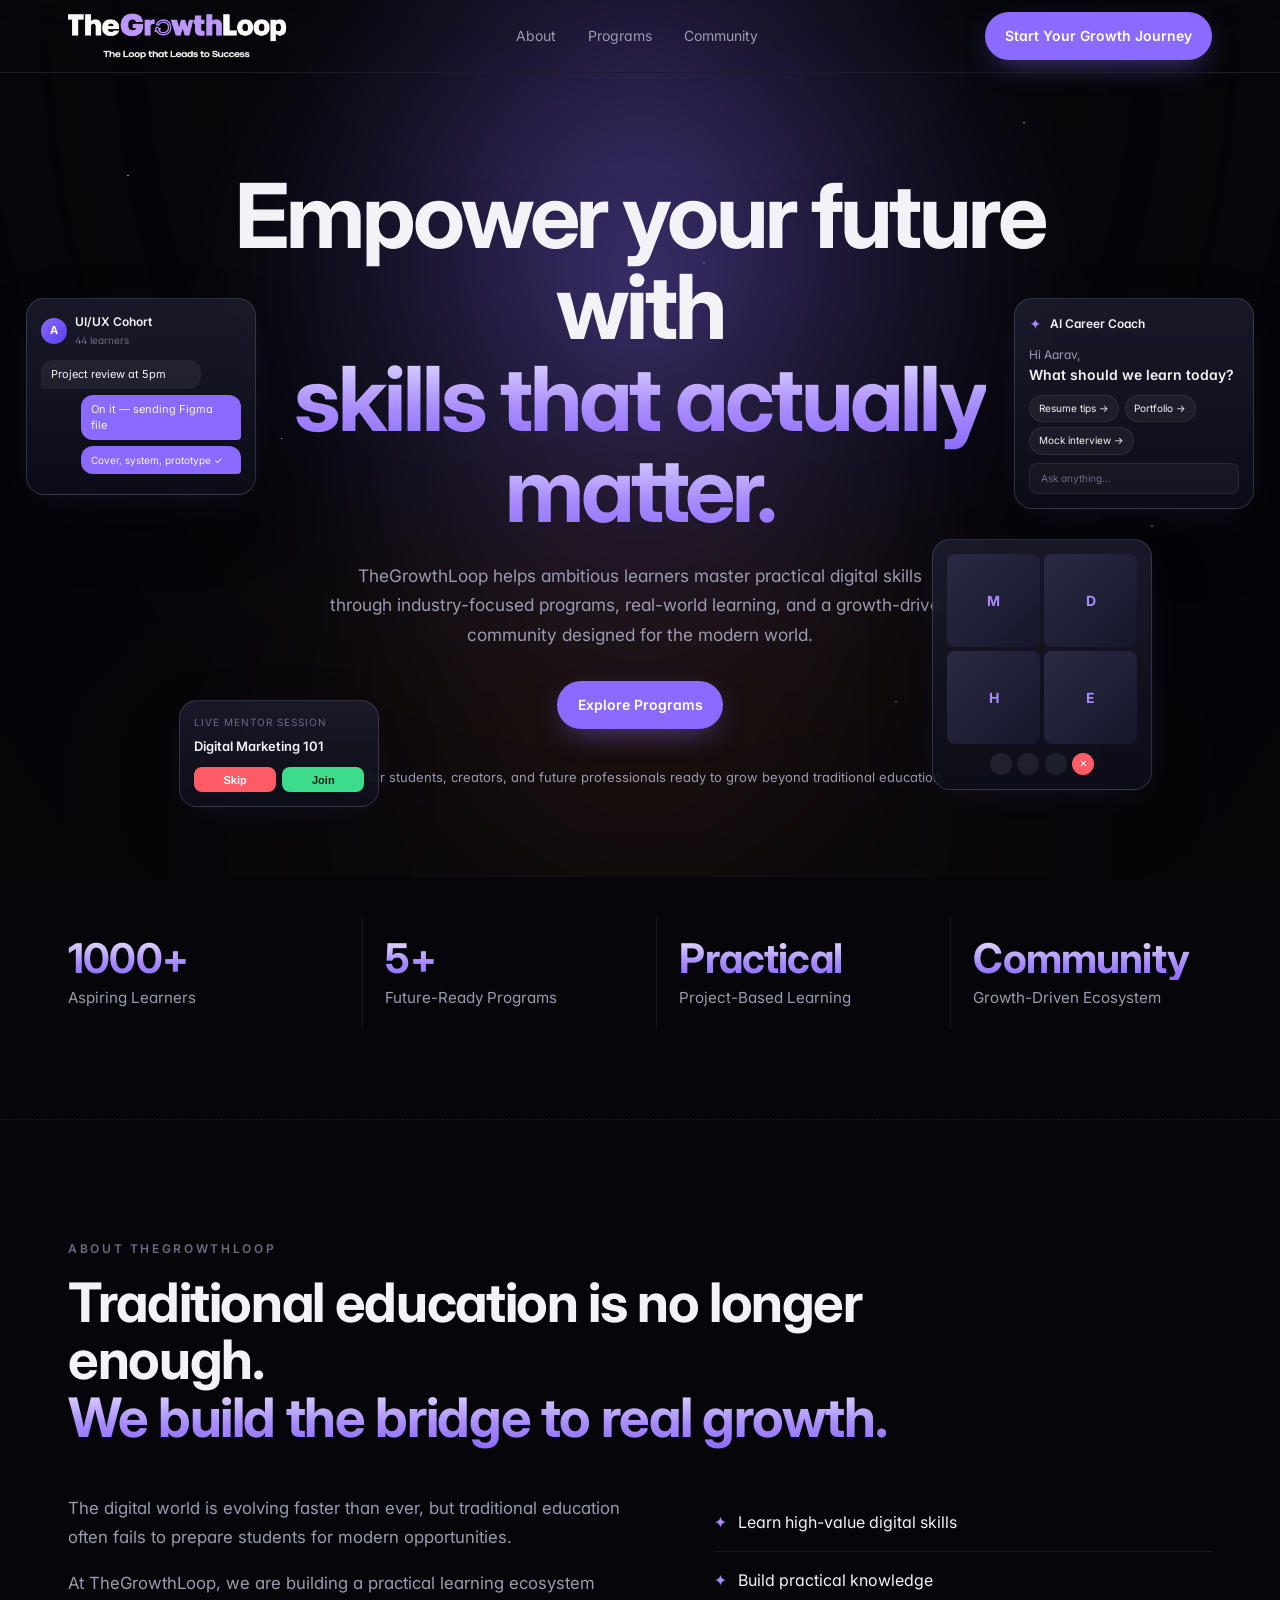
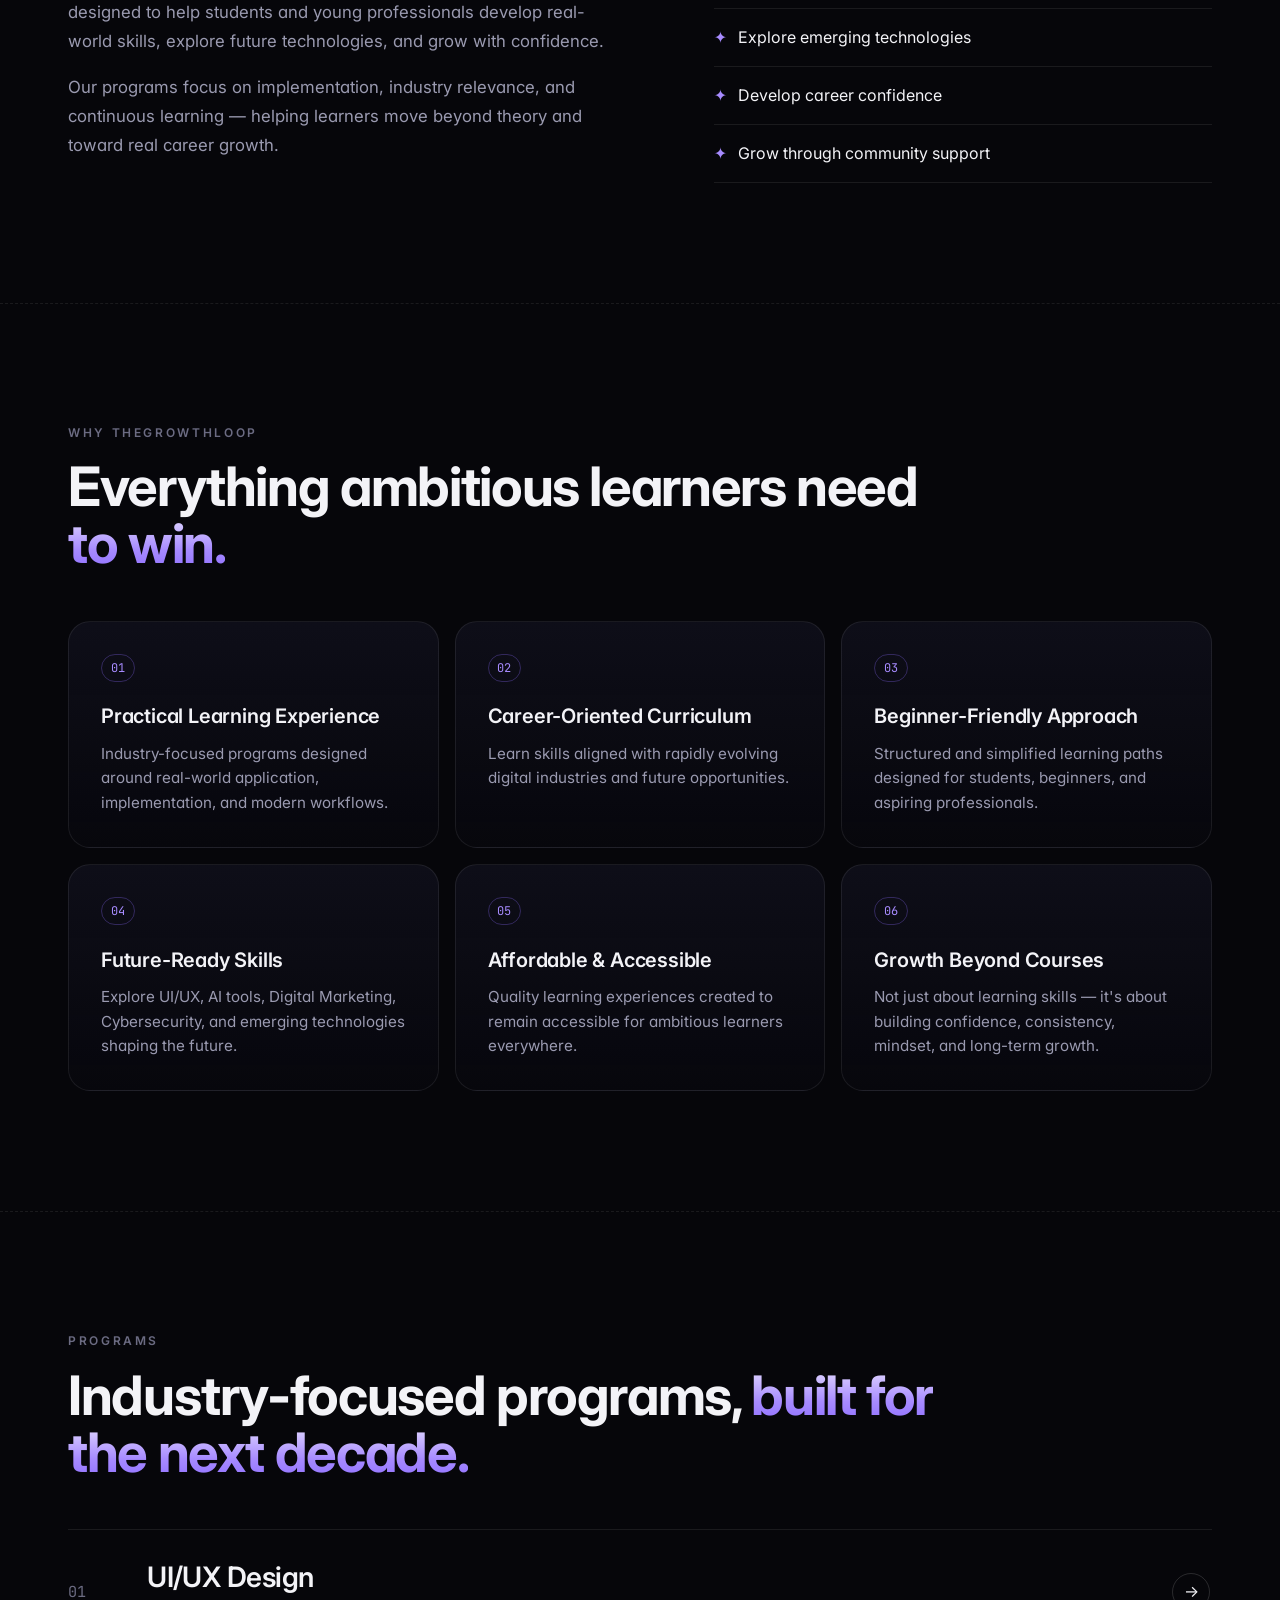
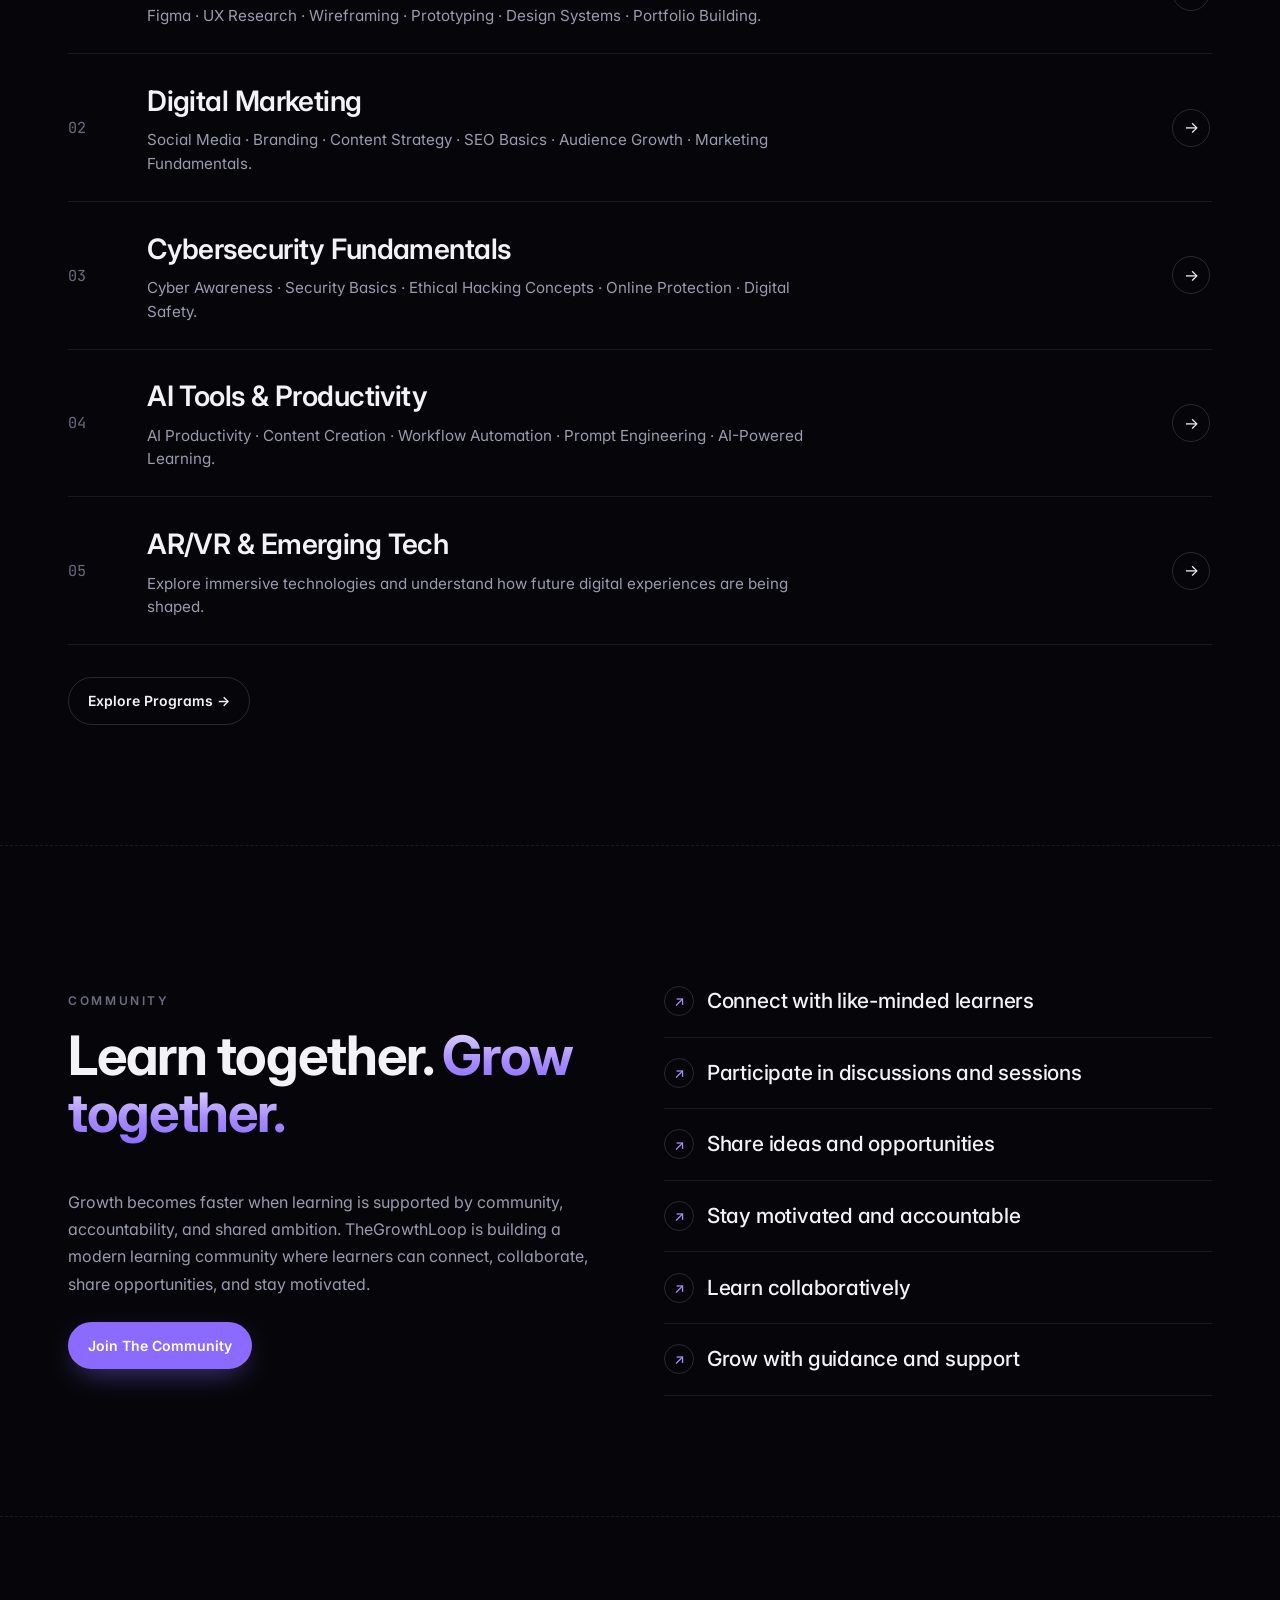
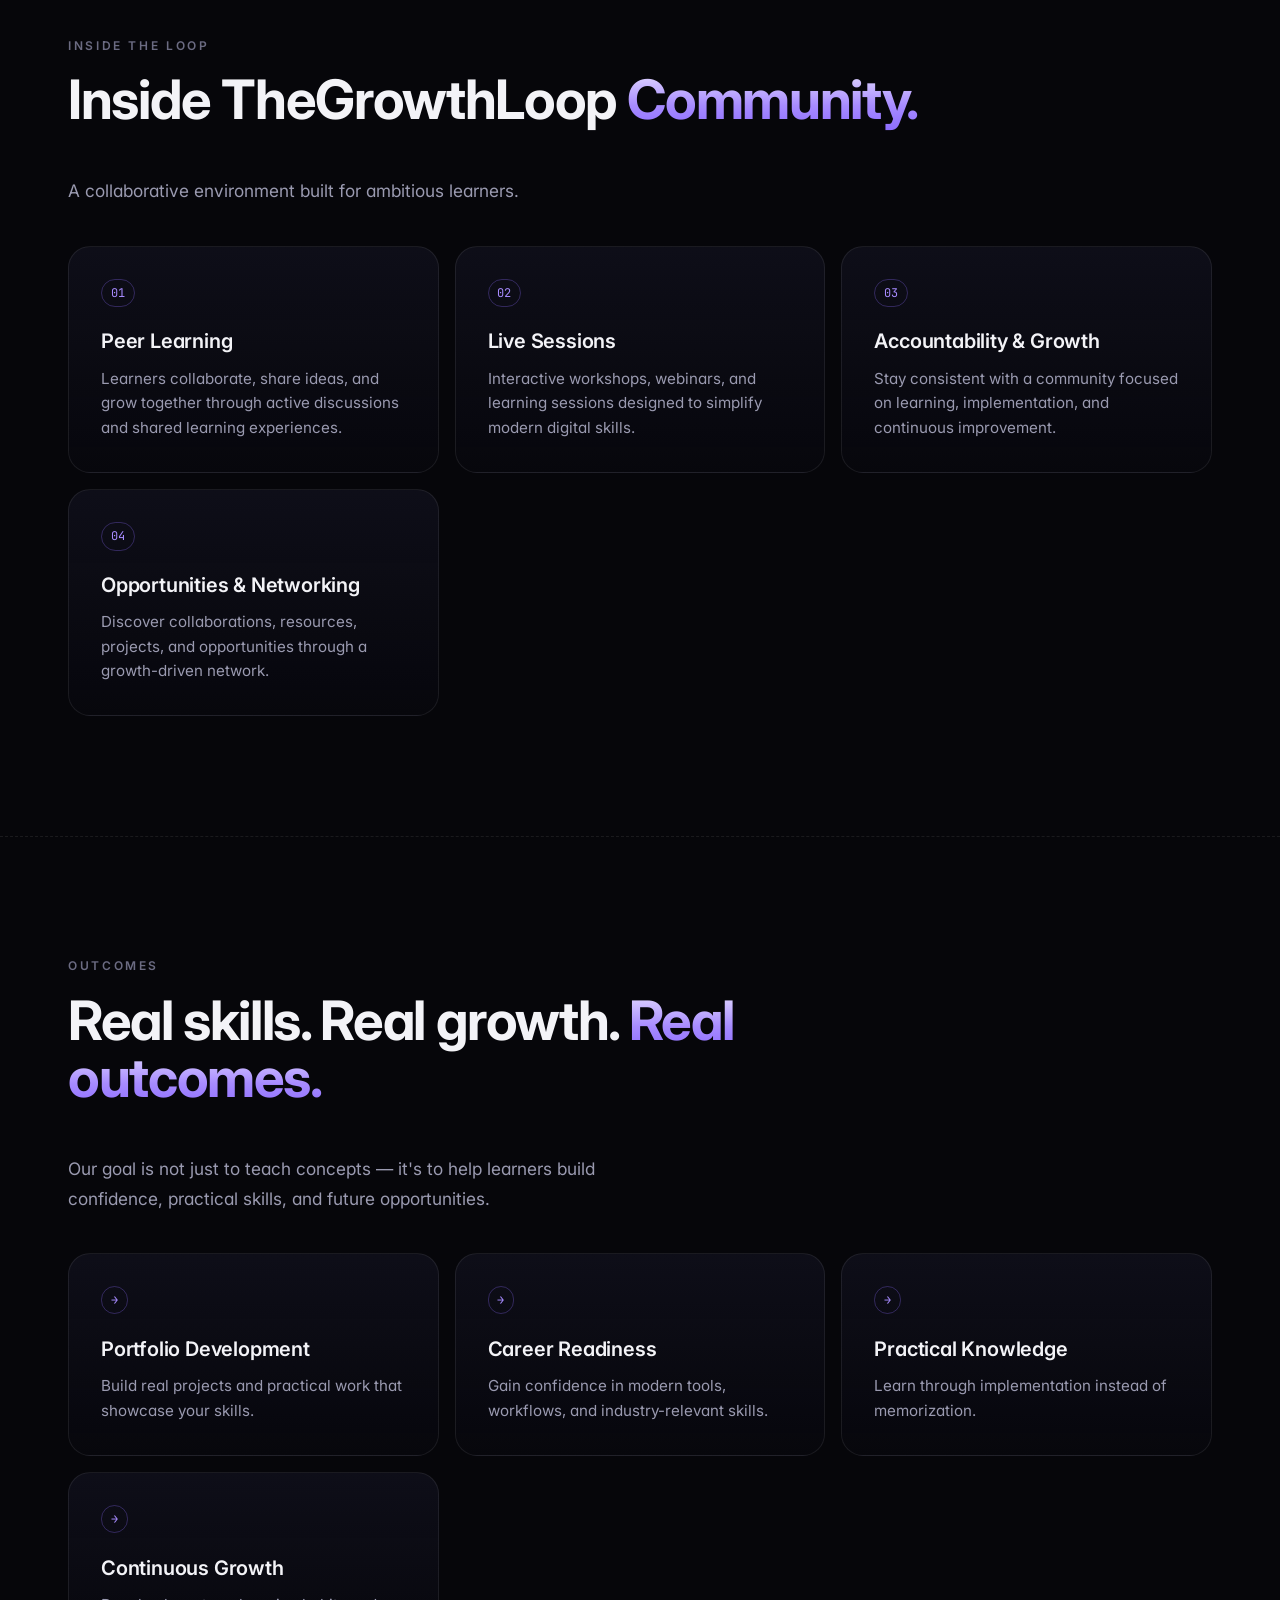
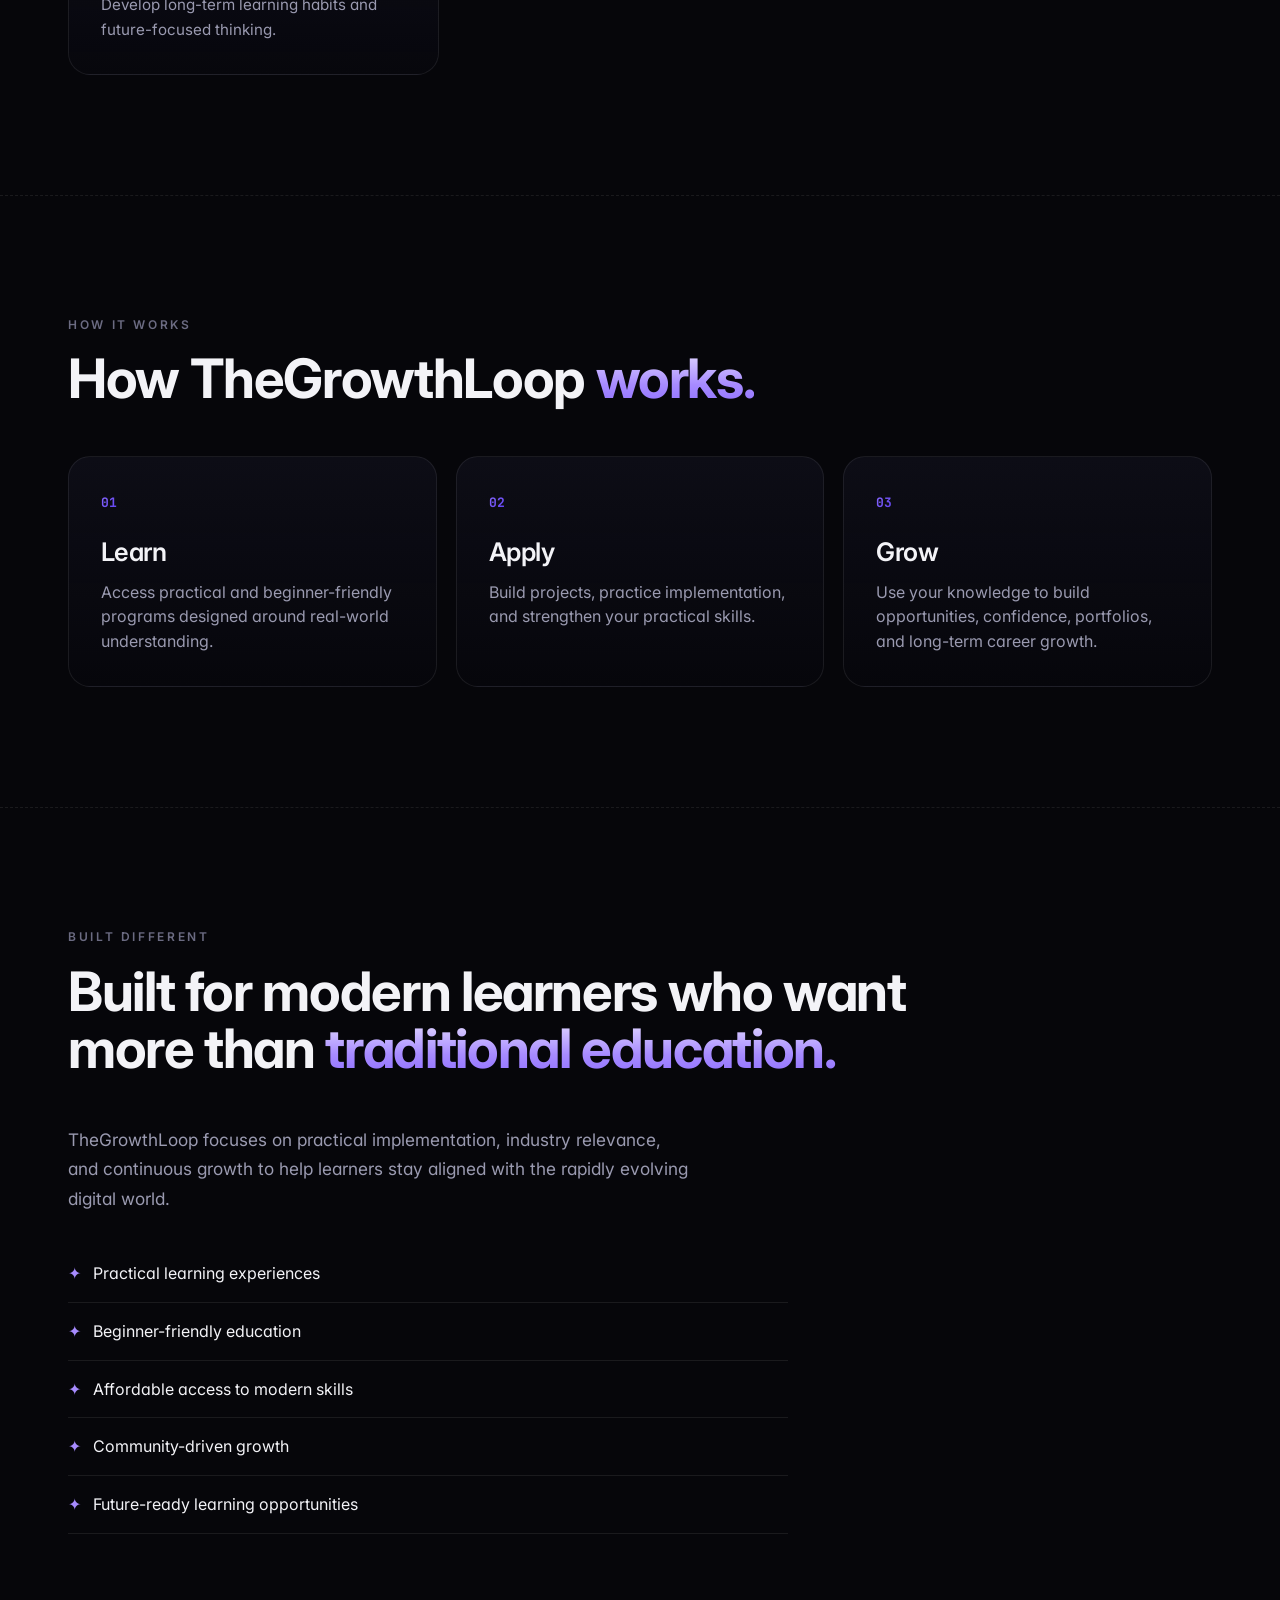
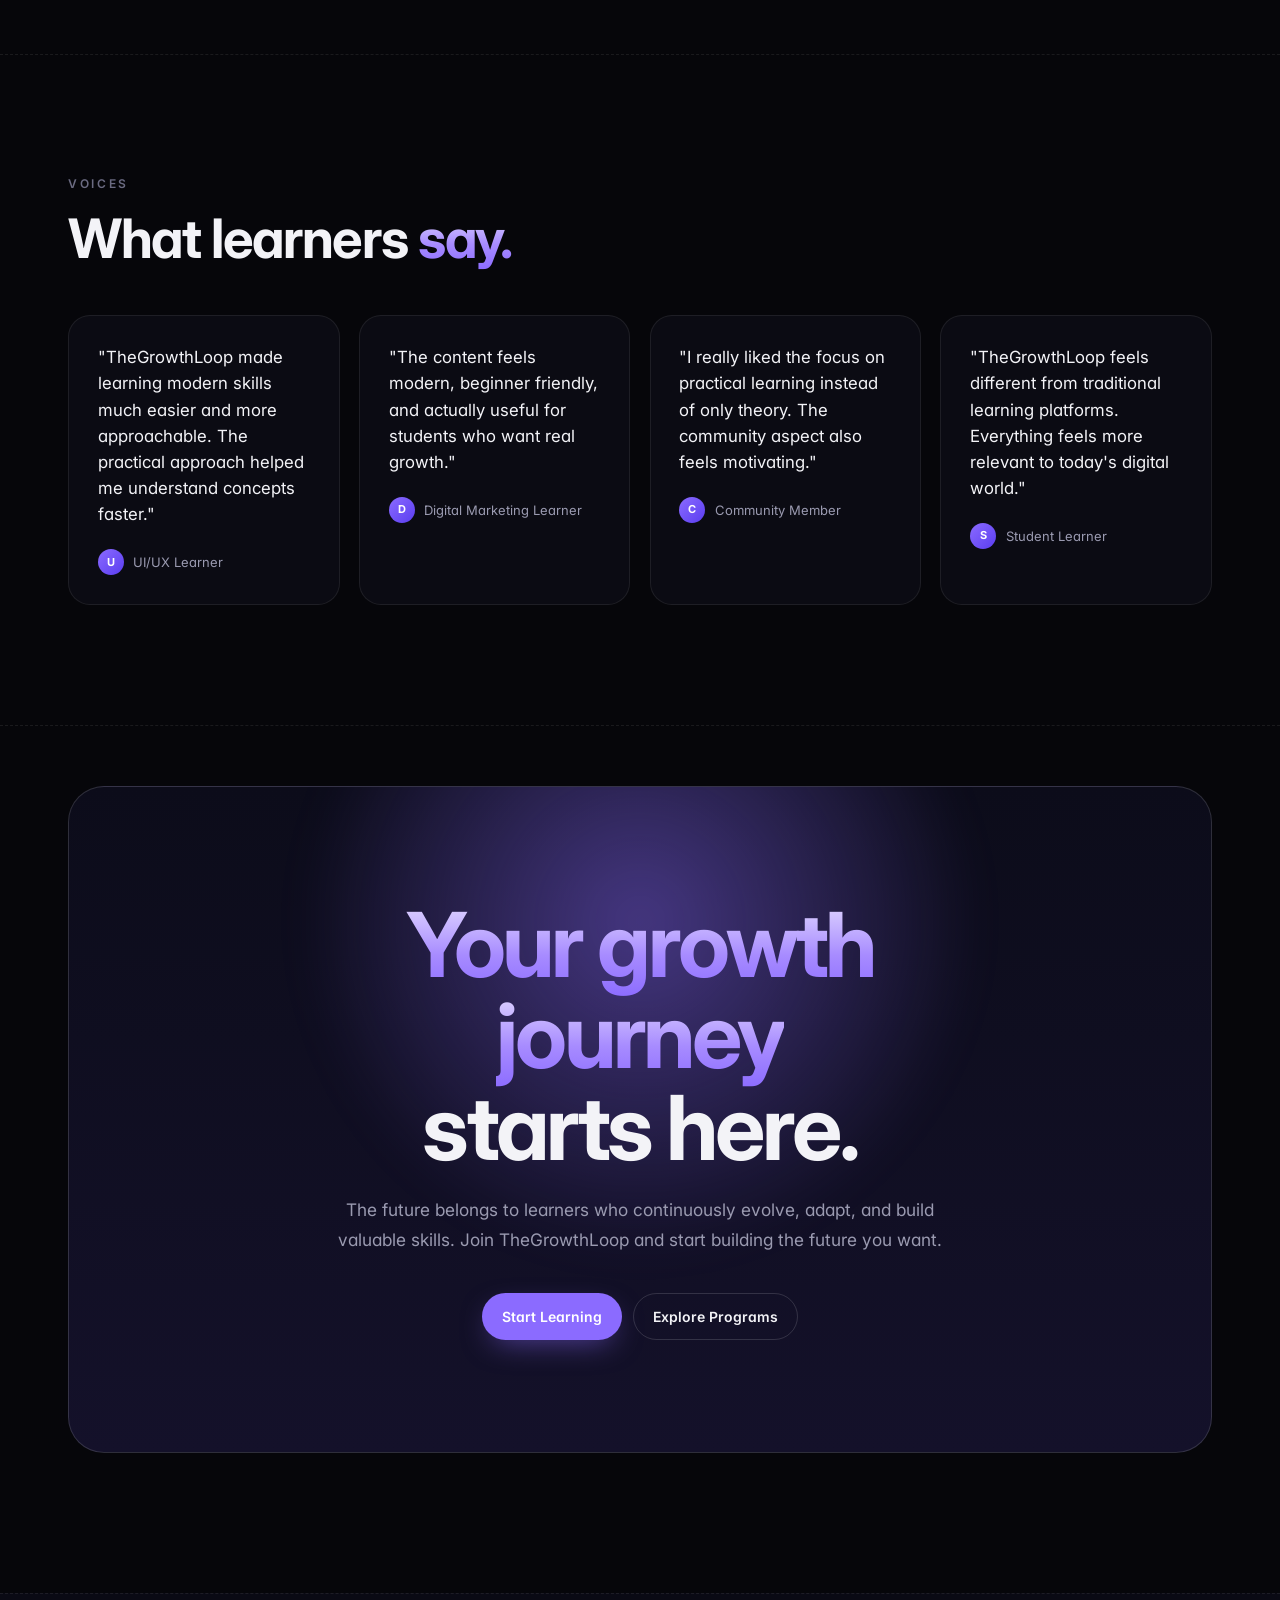
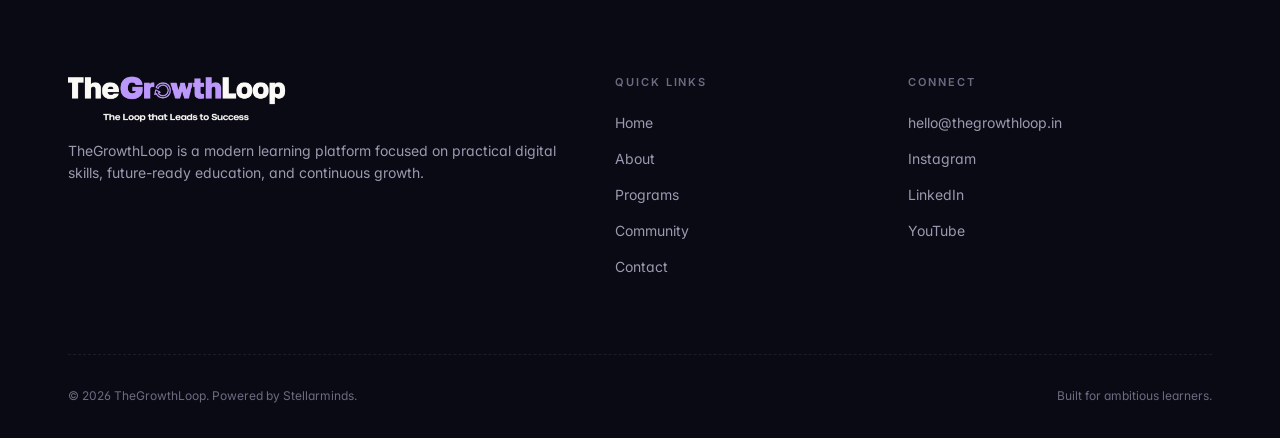
==== index.html @ b440f51a "Update index.html" ====
<!doctype html>
<html lang="en">

<head>
  <meta charset="utf-8" />
  <meta name="viewport" content="width=device-width,initial-scale=1" />
  <title>TheGrowthLoop — Skills that actually matter</title>
  <meta name="description"
    content="A modern career-focused learning platform helping ambitious learners master practical digital skills through industry-focused programs, real-world learning, and a growth-driven community." />
  <link rel="preconnect" href="https://fonts.googleapis.com">
  <link rel="preconnect" href="https://fonts.gstatic.com" crossorigin>
  <link
    href="https://fonts.googleapis.com/css2?family=Inter:wght@400;500;600;700;800&family=JetBrains+Mono:wght@400;500&display=swap"
    rel="stylesheet">
  <link rel="stylesheet" href="styles.css" />
</head>

<body>
  <a id="top"></a>

  <!-- NAV -->
  <header class="nav" id="nav">
    <div class="container nav-inner Logonav">
      <!-- <a href="index.html" class="brand">the<span>growth</span>loop</a> -->
      <img src="./assets/images/TGL-Logo.png" alt="The Growth Loop Logo" class="logo">
      <nav class="nav-links">
        <a href="about.html">About</a>
        <a href="programs.html">Programs</a>
        <a href="community.html">Community</a>
        <!-- <a href="contact.html">Get In Touch</a> -->
      </nav>
      <div class="nav-actions">
        <!-- <a href="contact.html" class="link-plain">Get In Touch</a> -->
        <a href="programs.html" class="btn btn-primary">Start Your Growth Journey</a>
      </div>
      <button class="menu-btn" id="menuBtn" aria-label="Toggle menu"><span></span><span></span></button>
    </div>
    <div class="mobile-menu" id="mobileMenu">
      <div class="container">
        <a href="about.html">About</a>
        <a href="programs.html">Programs</a>
        <a href="community.html">Community</a>
        <!-- <a href="contact.html">Get In Touch</a> -->
        <a href="programs.html" class="btn btn-primary">Start Your Growth Journey</a>
      </div>
    </div>
  </header>

  <!-- HERO -->
  <section class="hero">
    <div class="planet" aria-hidden="true"></div>
    <div class="stars" aria-hidden="true"></div>

    <div class="float-card fc-1 reveal" aria-hidden="true">
      <div class="fc-head">
        <span class="avatar">A</span>
        <div>
          <p class="fc-title">UI/UX Cohort</p>
          <p class="fc-meta">44 learners</p>
        </div>
      </div>
      <div class="bubble in">Project review at 5pm</div>
      <div class="bubble out">On it — sending Figma file</div>
      <div class="bubble out small">Cover, system, prototype ✓</div>
    </div>

    <div class="float-card fc-2 reveal" aria-hidden="true">
      <p class="fc-mini">Live mentor session</p>
      <p class="fc-title-2">Digital Marketing 101</p>
      <div class="fc-actions">
        <button class="pill danger">Skip</button>
        <button class="pill success">Join</button>
      </div>
    </div>

    <div class="float-card fc-3 reveal" aria-hidden="true">
      <div class="fc-head">
        <span class="spark">✦</span>
        <p class="fc-title">AI Career Coach</p>
      </div>
      <p class="fc-greeting">Hi Aarav,<br /><b>What should we learn today?</b></p>
      <div class="chip-row"><span class="chip">Resume tips →</span><span class="chip">Portfolio →</span></div>
      <div class="chip-row"><span class="chip">Mock interview →</span></div>
      <div class="fc-input">Ask anything…</div>
    </div>

    <div class="float-card fc-4 reveal" aria-hidden="true">
      <div class="video-grid">
        <div class="vt">M</div>
        <div class="vt">D</div>
        <div class="vt">H</div>
        <div class="vt">E</div>
      </div>
      <div class="call-bar"><span class="cb mic"></span><span class="cb cam"></span><span class="cb more"></span><span
          class="cb end">✕</span></div>
    </div>

    <div class="container hero-inner">
      <h1 class="display reveal">
        Empower your future with<br />
        <span class="grad">skills that actually matter.</span>
      </h1>
      <p class="lead reveal">
        TheGrowthLoop helps ambitious learners master practical digital skills through
        industry-focused programs, real-world learning, and a growth-driven community
        designed for the modern world.
      </p>
      <div class="hero-ctas reveal">
        <!-- <a href="programs.html" class="btn btn-primary">Start Your Growth Journey</a> -->
        <a href="programs.html" class="btn btn-primary">Explore Programs</a>
      </div>
      <p class="cmd-label reveal">Built for students, creators, and future professionals ready to grow beyond
        traditional education.</p>
    </div>
  </section>

  <!-- STATS -->
  <section class="stats-section">
    <div class="container stats-grid">
      <div class="stat reveal"><span class="stat-n grad">1000+</span>
        <p>Aspiring Learners</p>
      </div>
      <div class="stat reveal"><span class="stat-n grad">5+</span>
        <p>Future-Ready Programs</p>
      </div>
      <div class="stat reveal"><span class="stat-n grad">Practical</span>
        <p>Project-Based Learning</p>
      </div>
      <div class="stat reveal"><span class="stat-n grad">Community</span>
        <p>Growth-Driven Ecosystem</p>
      </div>
    </div>
  </section>

  <!-- ABOUT -->
  <section id="about" class="section">
    <div class="container">
      <p class="eyebrow reveal">ABOUT THEGROWTHLOOP</p>
      <h2 class="h2 reveal">
        Traditional education is no longer enough.<br />
        <span class="grad">We build the bridge to real growth.</span>
      </h2>
      <div class="about-grid">
        <div class="reveal">
          <p class="prose">The digital world is evolving faster than ever, but traditional education often fails to
            prepare students for modern opportunities.</p>
          <p class="prose">At TheGrowthLoop, we are building a practical learning ecosystem designed to help students
            and young professionals develop real-world skills, explore future technologies, and grow with confidence.
          </p>
          <p class="prose">Our programs focus on implementation, industry relevance, and continuous learning — helping
            learners move beyond theory and toward real career growth.</p>
        </div>
        <ul class="feature-list">
          <li class="reveal"><i>✦</i> Learn high-value digital skills</li>
          <li class="reveal"><i>✦</i> Build practical knowledge</li>
          <li class="reveal"><i>✦</i> Explore emerging technologies</li>
          <li class="reveal"><i>✦</i> Develop career confidence</li>
          <li class="reveal"><i>✦</i> Grow through community support</li>
        </ul>
      </div>
    </div>
  </section>

  <!-- WHY -->
  <section id="why" class="section">
    <div class="container">
      <p class="eyebrow reveal">WHY THEGROWTHLOOP</p>
      <h2 class="h2 reveal">Everything ambitious learners need <span class="grad">to win.</span></h2>
      <div class="why-grid">
        <article class="why-card reveal"><span class="card-tag">01</span>
          <h3>Practical Learning Experience</h3>
          <p>Industry-focused programs designed around real-world application, implementation, and modern workflows.</p>
        </article>
        <article class="why-card reveal"><span class="card-tag">02</span>
          <h3>Career-Oriented Curriculum</h3>
          <p>Learn skills aligned with rapidly evolving digital industries and future opportunities.</p>
        </article>
        <article class="why-card reveal"><span class="card-tag">03</span>
          <h3>Beginner-Friendly Approach</h3>
          <p>Structured and simplified learning paths designed for students, beginners, and aspiring professionals.</p>
        </article>
        <article class="why-card reveal"><span class="card-tag">04</span>
          <h3>Future-Ready Skills</h3>
          <p>Explore UI/UX, AI tools, Digital Marketing, Cybersecurity, and emerging technologies shaping the future.
          </p>
        </article>
        <article class="why-card reveal"><span class="card-tag">05</span>
          <h3>Affordable &amp; Accessible</h3>
          <p>Quality learning experiences created to remain accessible for ambitious learners everywhere.</p>
        </article>
        <article class="why-card reveal"><span class="card-tag">06</span>
          <h3>Growth Beyond Courses</h3>
          <p>Not just about learning skills — it's about building confidence, consistency, mindset, and long-term
            growth.</p>
        </article>
      </div>
    </div>
  </section>

  <!-- PROGRAMS -->
  <section id="programs" class="section">
    <div class="container">
      <p class="eyebrow reveal">PROGRAMS</p>
      <h2 class="h2 reveal">Industry-focused programs, <span class="grad">built for the next decade.</span></h2>
      <ul class="programs">
        <li class="reveal"><span class="p-num">01</span>
          <div>
            <h3>UI/UX Design</h3>
            <p>Figma · UX Research · Wireframing · Prototyping · Design Systems · Portfolio Building.</p>
          </div><span class="p-arrow">→</span>
        </li>
        <li class="reveal"><span class="p-num">02</span>
          <div>
            <h3>Digital Marketing</h3>
            <p>Social Media · Branding · Content Strategy · SEO Basics · Audience Growth · Marketing Fundamentals.</p>
          </div><span class="p-arrow">→</span>
        </li>
        <li class="reveal"><span class="p-num">03</span>
          <div>
            <h3>Cybersecurity Fundamentals</h3>
            <p>Cyber Awareness · Security Basics · Ethical Hacking Concepts · Online Protection · Digital Safety.</p>
          </div><span class="p-arrow">→</span>
        </li>
        <li class="reveal"><span class="p-num">04</span>
          <div>
            <h3>AI Tools &amp; Productivity</h3>
            <p>AI Productivity · Content Creation · Workflow Automation · Prompt Engineering · AI-Powered Learning.</p>
          </div><span class="p-arrow">→</span>
        </li>
        <li class="reveal"><span class="p-num">05</span>
          <div>
            <h3>AR/VR &amp; Emerging Tech</h3>
            <p>Explore immersive technologies and understand how future digital experiences are being shaped.</p>
          </div><span class="p-arrow">→</span>
        </li>
      </ul>
      <div style="margin-top:2rem"><a href="programs.html" class="btn btn-ghost">Explore Programs →</a></div>
    </div>
  </section>

  <!-- COMMUNITY -->
  <section id="community" class="section">
    <div class="container community">
      <div class="reveal">
        <p class="eyebrow">COMMUNITY</p>
        <h2 class="h2">Learn together. <span class="grad">Grow together.</span></h2>
        <p class="lead small">Growth becomes faster when learning is supported by community, accountability, and shared
          ambition. TheGrowthLoop is building a modern learning community where learners can connect, collaborate, share
          opportunities, and stay motivated.</p>
        <div style="margin-top:1.5rem"><a href="community.html" class="btn btn-primary">Join The Community</a></div>
      </div>
      <ul class="community-list">
        <li class="reveal"><span>↗</span> Connect with like-minded learners</li>
        <li class="reveal"><span>↗</span> Participate in discussions and sessions</li>
        <li class="reveal"><span>↗</span> Share ideas and opportunities</li>
        <li class="reveal"><span>↗</span> Stay motivated and accountable</li>
        <li class="reveal"><span>↗</span> Learn collaboratively</li>
        <li class="reveal"><span>↗</span> Grow with guidance and support</li>
      </ul>
    </div>
  </section>

  <!-- COMMUNITY SHOWCASE -->
  <section class="section">
    <div class="container">
      <p class="eyebrow reveal">INSIDE THE LOOP</p>
      <h2 class="h2 reveal">Inside TheGrowthLoop <span class="grad">Community.</span></h2>
      <p class="lead reveal" style="margin-bottom:2.5rem">A collaborative environment built for ambitious learners.</p>
      <div class="why-grid">
        <article class="why-card reveal"><span class="card-tag">01</span>
          <h3>Peer Learning</h3>
          <p>Learners collaborate, share ideas, and grow together through active discussions and shared learning
            experiences.</p>
        </article>
        <article class="why-card reveal"><span class="card-tag">02</span>
          <h3>Live Sessions</h3>
          <p>Interactive workshops, webinars, and learning sessions designed to simplify modern digital skills.</p>
        </article>
        <article class="why-card reveal"><span class="card-tag">03</span>
          <h3>Accountability &amp; Growth</h3>
          <p>Stay consistent with a community focused on learning, implementation, and continuous improvement.</p>
        </article>
        <article class="why-card reveal"><span class="card-tag">04</span>
          <h3>Opportunities &amp; Networking</h3>
          <p>Discover collaborations, resources, projects, and opportunities through a growth-driven network.</p>
        </article>
      </div>
    </div>
  </section>

  <!-- STUDENT OUTCOMES -->
  <section class="section">
    <div class="container">
      <p class="eyebrow reveal">OUTCOMES</p>
      <h2 class="h2 reveal">Real skills. Real growth. <span class="grad">Real outcomes.</span></h2>
      <p class="lead reveal" style="margin-bottom:2.5rem">Our goal is not just to teach concepts — it's to help learners
        build confidence, practical skills, and future opportunities.</p>
      <div class="why-grid">
        <article class="why-card reveal"><span class="card-tag">→</span>
          <h3>Portfolio Development</h3>
          <p>Build real projects and practical work that showcase your skills.</p>
        </article>
        <article class="why-card reveal"><span class="card-tag">→</span>
          <h3>Career Readiness</h3>
          <p>Gain confidence in modern tools, workflows, and industry-relevant skills.</p>
        </article>
        <article class="why-card reveal"><span class="card-tag">→</span>
          <h3>Practical Knowledge</h3>
          <p>Learn through implementation instead of memorization.</p>
        </article>
        <article class="why-card reveal"><span class="card-tag">→</span>
          <h3>Continuous Growth</h3>
          <p>Develop long-term learning habits and future-focused thinking.</p>
        </article>
      </div>
    </div>
  </section>

  <!-- PROCESS -->
  <section class="section">
    <div class="container">
      <p class="eyebrow reveal">HOW IT WORKS</p>
      <h2 class="h2 reveal">How TheGrowthLoop <span class="grad">works.</span></h2>
      <div class="steps">
        <div class="step reveal"><span class="s-n">01</span>
          <h3>Learn</h3>
          <p>Access practical and beginner-friendly programs designed around real-world understanding.</p>
        </div>
        <div class="step reveal"><span class="s-n">02</span>
          <h3>Apply</h3>
          <p>Build projects, practice implementation, and strengthen your practical skills.</p>
        </div>
        <div class="step reveal"><span class="s-n">03</span>
          <h3>Grow</h3>
          <p>Use your knowledge to build opportunities, confidence, portfolios, and long-term career growth.</p>
        </div>
      </div>
    </div>
  </section>

  <!-- TRUST -->
  <section class="section">
    <div class="container">
      <p class="eyebrow reveal">BUILT DIFFERENT</p>
      <h2 class="h2 reveal">Built for modern learners who want more than <span class="grad">traditional
          education.</span></h2>
      <p class="lead reveal">TheGrowthLoop focuses on practical implementation, industry relevance, and continuous
        growth to help learners stay aligned with the rapidly evolving digital world.</p>
      <ul class="feature-list" style="margin-top:2rem;max-width:720px">
        <li class="reveal"><i>✦</i> Practical learning experiences</li>
        <li class="reveal"><i>✦</i> Beginner-friendly education</li>
        <li class="reveal"><i>✦</i> Affordable access to modern skills</li>
        <li class="reveal"><i>✦</i> Community-driven growth</li>
        <li class="reveal"><i>✦</i> Future-ready learning opportunities</li>
      </ul>
    </div>
  </section>

  <!-- TESTIMONIALS -->
  <section class="section">
    <div class="container">
      <p class="eyebrow reveal">VOICES</p>
      <h2 class="h2 reveal">What learners <span class="grad">say.</span></h2>
      <div class="testimonials testimonials-4">
        <figure class="reveal">
          <blockquote>"TheGrowthLoop made learning modern skills much easier and more approachable. The practical
            approach helped me understand concepts faster."</blockquote>
          <figcaption><span class="t-av">U</span> UI/UX Learner</figcaption>
        </figure>
        <figure class="reveal">
          <blockquote>"The content feels modern, beginner friendly, and actually useful for students who want real
            growth."</blockquote>
          <figcaption><span class="t-av">D</span> Digital Marketing Learner</figcaption>
        </figure>
        <figure class="reveal">
          <blockquote>"I really liked the focus on practical learning instead of only theory. The community aspect also
            feels motivating."</blockquote>
          <figcaption><span class="t-av">C</span> Community Member</figcaption>
        </figure>
        <figure class="reveal">
          <blockquote>"TheGrowthLoop feels different from traditional learning platforms. Everything feels more relevant
            to today's digital world."</blockquote>
          <figcaption><span class="t-av">S</span> Student Learner</figcaption>
        </figure>
      </div>
    </div>
  </section>

  <!-- CTA -->
  <section id="cta" class="section cta-section">
    <div class="container">
      <div class="cta-card reveal">
        <div class="cta-glow"></div>
        <h2 class="display"><span class="grad">Your growth journey</span><br />starts here.</h2>
        <p class="lead">The future belongs to learners who continuously evolve, adapt, and build valuable skills. Join
          TheGrowthLoop and start building the future you want.</p>
        <div class="hero-ctas center">
          <a href="programs.html" class="btn btn-primary">Start Learning</a>
          <a href="programs.html" class="btn btn-ghost">Explore Programs</a>
        </div>
      </div>
    </div>
  </section>

  <!-- FOOTER -->
  <footer class="footer">
    <div class="container">
      <div class="foot-grid">
        <div>
          <!-- <a href="index.html" class="brand">the<span>growth</span>loop</a> -->
          <a>
            <img src="./assets/images/TGL-Logo.png" alt="The Growth Loop Logo" class="footer-logo">
          </a>
          <p class="muted small mt">TheGrowthLoop is a modern learning platform focused on practical digital skills,
            future-ready education, and continuous growth.</p>
        </div>
        <div>
          <p class="foot-head">Quick Links</p>
          <ul>
            <li><a href="index.html">Home</a></li>
            <li><a href="about.html">About</a></li>
            <li><a href="programs.html">Programs</a></li>
            <li><a href="community.html">Community</a></li>
            <li><a href="contact.html">Contact</a></li>
          </ul>
        </div>
        <div>
          <p class="foot-head">Connect</p>
          <ul>
            <li><a href="mailto:hello@thegrowthloop.in">hello@thegrowthloop.in</a></li>
            <li><a href="https://instagram.com/thegrowthloop" target="_blank" rel="noreferrer">Instagram</a></li>
            <li><a href="#" target="_blank" rel="noreferrer">LinkedIn</a></li>
            <li><a href="#" target="_blank" rel="noreferrer">YouTube</a></li>
          </ul>
        </div>
      </div>
      <div class="foot-bottom">
        <p>© 2026 TheGrowthLoop. Powered by Stellarminds.</p>
        <p>Built for ambitious learners.</p>
      </div>
    </div>
  </footer>

  <script src="script.js"></script>
</body>

</html>
---- styles.css ----
/* =========================================================
   TheGrowthLoop — dark, cosmic, CometChat-inspired
   ========================================================= */
:root {
  --bg: #06060a;
  --bg-2: #0a0a14;
  --surface: #0f0f1c;
  --card: rgba(20, 20, 34, .72);
  --border: rgba(255, 255, 255, .08);
  --border-strong: rgba(255, 255, 255, .14);
  --fg: #f3f3f7;
  --muted: #9a9ab0;
  --muted-2: #6b6b82;
  --violet: #8b6bff;
  --violet-2: #a78bff;
  --violet-3: #5a3df0;
  --ember: #ff7a3d;
  --success: #3ddc8c;
  --danger: #ff5c66;
  --radius: 14px;
  --radius-lg: 22px;
  --font: 'Inter', ui-sans-serif, system-ui, sans-serif;
  --mono: 'JetBrains Mono', ui-monospace, monospace;
  --shadow: 0 30px 80px -30px rgba(0, 0, 0, .6), 0 10px 40px -20px rgba(139, 107, 255, .25);
}

* {
  box-sizing: border-box;
  margin: 0;
  padding: 0
}

html {
  scroll-behavior: smooth
}

body {
  font-family: var(--font);
  background: var(--bg);
  color: var(--fg);
  line-height: 1.55;
  -webkit-font-smoothing: antialiased;
  overflow-x: hidden;
  font-feature-settings: "ss01", "cv11";
}

a {
  color: inherit;
  text-decoration: none
}

ul {
  list-style: none
}

img {
  display: block;
  max-width: 100%
}

.container {
  max-width: 1240px;
  margin: 0 auto;
  padding: 0 28px
}

@media(min-width:900px) {
  .container {
    padding: 0 48px
  }
}

/* Typography */
.eyebrow {
  font-size: 12px;
  letter-spacing: .22em;
  text-transform: uppercase;
  color: var(--muted-2);
  font-weight: 600;
  margin-bottom: 1rem;
}

.h2 {
  font-size: clamp(2rem, 4.4vw, 3.4rem);
  font-weight: 700;
  letter-spacing: -.025em;
  line-height: 1.05;
  max-width: 880px;
  margin-bottom: 3rem;
}

.display {
  font-size: clamp(2.6rem, 7vw, 5.8rem);
  font-weight: 700;
  letter-spacing: -.035em;
  line-height: 1.02;
}

.grad {
  background: linear-gradient(180deg, #ece6ff 0%, #a78bff 60%, #8b6bff 100%);
  -webkit-background-clip: text;
  background-clip: text;
  color: transparent;
}

.lead {
  color: var(--muted);
  font-size: 1.08rem;
  max-width: 620px;
  line-height: 1.7
}

.lead.small {
  font-size: 1rem
}

.muted {
  color: var(--muted)
}

.small {
  font-size: 14px
}

.mt {
  margin-top: 1rem
}

.center {
  justify-content: center
}

/* Buttons */
.btn {
  display: inline-flex;
  align-items: center;
  gap: .45rem;
  padding: .75rem 1.2rem;
  border-radius: 999px;
  font-weight: 600;
  font-size: 14px;
  cursor: pointer;
  border: 1px solid transparent;
  transition: transform .25s ease, box-shadow .25s ease, background .25s ease, border-color .25s;
}

.btn-primary {
  background: var(--violet);
  color: #fff;
  box-shadow: 0 10px 30px -10px rgba(139, 107, 255, .6)
}

.btn-primary:hover {
  background: var(--violet-2);
  transform: translateY(-1px);
  box-shadow: 0 16px 40px -12px rgba(167, 139, 255, .7)
}

.btn-ghost {
  background: transparent;
  color: var(--fg);
  border-color: var(--border-strong)
}

.btn-ghost:hover {
  background: rgba(255, 255, 255, .05);
  border-color: rgba(255, 255, 255, .25)
}

.link-plain {
  font-size: 14px;
  color: var(--fg);
  font-weight: 500
}

.link-plain:hover {
  color: var(--violet-2)
}

/* ============ NAV ============ */
.nav {
  position: fixed;
  inset: 0 0 auto 0;
  z-index: 60;
  transition: background .4s, backdrop-filter .4s, border-color .4s;
  border-bottom: 1px solid transparent;
}

.nav.scrolled {
  background: rgba(6, 6, 10, .75);
  backdrop-filter: blur(14px);
  -webkit-backdrop-filter: blur(14px);
  border-bottom-color: var(--border)
}

.nav-inner {
  display: flex;
  align-items: center;
  justify-content: space-between;
  height: 72px
}

.brand {
  font-weight: 800;
  font-size: 1.2rem;
  letter-spacing: -.02em;
  color: var(--fg);
  display: inline-flex;
  align-items: baseline;
}

.brand span {
  color: var(--violet-2);
  font-weight: 800
}

.nav-links {
  display: none;
  gap: 2rem;
  font-size: 14px;
  color: var(--muted)
}

@media(min-width:900px) {
  .nav-links {
    display: flex
  }
}

.nav-links a {
  position: relative;
  transition: color .2s
}

.nav-links a:hover {
  color: var(--fg)
}

.nav-actions {
  display: none;
  align-items: center;
  gap: 1rem
}

@media(min-width:900px) {
  .nav-actions {
    display: flex
  }
}

.menu-btn {
  display: inline-flex;
  width: 42px;
  height: 42px;
  border-radius: 999px;
  border: 1px solid var(--border-strong);
  background: transparent;
  align-items: center;
  justify-content: center;
  cursor: pointer;
}

.menu-btn span {
  display: block;
  width: 16px;
  height: 1.5px;
  background: var(--fg);
  border-radius: 2px
}

.menu-btn span+span {
  margin-top: 5px
}

@media(min-width:900px) {
  .menu-btn {
    display: none
  }
}

.mobile-menu {
  max-height: 0;
  overflow: hidden;
  transition: max-height .4s ease;
  background: rgba(10, 10, 20, .96);
  backdrop-filter: blur(12px);
  border-bottom: 1px solid var(--border)
}

.mobile-menu.open {
  max-height: 460px
}

.mobile-menu .container {
  padding-block: 1rem 1.4rem;
  display: flex;
  flex-direction: column;
  gap: .9rem;
  font-size: 15px;
  color: var(--muted)
}

.mobile-menu a.btn {
  align-self: flex-start;
  color: #fff
}

/* ============ HERO ============ */
.hero {
  position: relative;
  padding: 170px 0 90px;
  text-align: center;
  isolation: isolate;
  overflow: hidden;
  min-height: 760px;
}

.planet {
  position: absolute;
  left: 50%;
  top: 0;
  transform: translate(-50%, -30%);
  width: 1500px;
  height: 1500px;
  border-radius: 50%;
  background:
    radial-gradient(circle at 50% 50%, rgba(139, 107, 255, .55) 0%, rgba(139, 107, 255, .18) 28%, transparent 42%),
    radial-gradient(circle at 50% 90%, rgba(255, 122, 61, .45), transparent 35%);
  filter: blur(20px);
  z-index: -2;
  pointer-events: none;
}

.planet::after {
  content: "";
  position: absolute;
  inset: 30% 0 0 0;
  background: radial-gradient(ellipse at 50% 0%, rgba(6, 6, 10, 0) 0%, rgba(6, 6, 10, .9) 60%, var(--bg) 100%);
}

.stars {
  position: absolute;
  inset: 0;
  z-index: -1;
  pointer-events: none;
  background-image:
    radial-gradient(1px 1px at 10% 20%, #fff 50%, transparent),
    radial-gradient(1px 1px at 80% 14%, #fff 50%, transparent),
    radial-gradient(1px 1px at 30% 70%, rgba(255, 255, 255, .7) 50%, transparent),
    radial-gradient(1px 1px at 90% 60%, #fff 50%, transparent),
    radial-gradient(1px 1px at 55% 30%, rgba(255, 255, 255, .6) 50%, transparent),
    radial-gradient(1px 1px at 22% 50%, #fff 50%, transparent),
    radial-gradient(1px 1px at 70% 80%, rgba(255, 255, 255, .7) 50%, transparent);
  opacity: .55;
}

.hero-inner {
  position: relative;
  max-width: 1000px;
  margin: 0 auto
}

.hero .display {
  margin: 0 auto
}

.hero .lead {
  margin: 1.6rem auto 0;
  text-align: center
}

.cmd-label {
  margin-top: 2.4rem;
  color: var(--muted);
  font-size: 13px
}

.cmd {
  margin: .7rem auto 0;
  max-width: 520px;
  display: flex;
  align-items: center;
  gap: .6rem;
  background: rgba(20, 20, 34, .7);
  border: 1px solid var(--border);
  border-radius: 12px;
  padding: .65rem .9rem;
  font-family: var(--mono);
  font-size: 13px;
  color: var(--fg);
  backdrop-filter: blur(8px);
}

.cmd-arrow {
  color: var(--violet-2);
  font-weight: 700
}

.cmd code {
  flex: 1;
  text-align: left;
  overflow: hidden;
  text-overflow: ellipsis;
  white-space: nowrap;
  color: var(--muted)
}

.cmd-copy {
  background: transparent;
  border: none;
  color: var(--muted);
  cursor: pointer;
  font-size: 16px
}

.cmd-copy:hover {
  color: var(--fg)
}

.hero-ctas {
  margin-top: 2rem;
  display: flex;
  flex-wrap: wrap;
  gap: .7rem;
  justify-content: center
}

/* Floating cards */
.float-card {
  position: absolute;
  z-index: 1;
  background: linear-gradient(180deg, rgba(28, 28, 46, .85), rgba(14, 14, 26, .85));
  border: 1px solid var(--border-strong);
  border-radius: 18px;
  padding: 14px;
  box-shadow: var(--shadow);
  backdrop-filter: blur(14px);
  font-size: 12px;
  text-align: left;
  width: 230px;
  animation: float 7s ease-in-out infinite;
}

.float-card.fc-2 {
  width: 200px;
  animation-delay: -2s
}

.float-card.fc-3 {
  width: 240px;
  animation-delay: -3.5s
}

.float-card.fc-4 {
  width: 220px;
  animation-delay: -1.2s
}

.fc-1 {
  left: 2%;
  top: 34%
}

.fc-2 {
  left: 14%;
  bottom: 8%
}

.fc-3 {
  right: 2%;
  top: 34%
}

.fc-4 {
  right: 10%;
  bottom: 10%
}

@media(max-width:1100px) {
  .float-card {
    display: none
  }
}

@keyframes float {

  0%,
  100% {
    transform: translateY(0)
  }

  50% {
    transform: translateY(-10px)
  }
}

.fc-head {
  display: flex;
  align-items: center;
  gap: .55rem;
  margin-bottom: .7rem
}

.avatar,
.t-av {
  width: 26px;
  height: 26px;
  border-radius: 50%;
  background: linear-gradient(135deg, var(--violet), var(--violet-3));
  display: inline-flex;
  align-items: center;
  justify-content: center;
  font-size: 11px;
  font-weight: 700;
  color: #fff;
  flex: none;
}

.fc-title {
  font-weight: 600;
  color: var(--fg);
  font-size: 12px
}

.fc-meta {
  color: var(--muted-2);
  font-size: 10px;
  margin-top: 1px
}

.bubble {
  padding: .45rem .65rem;
  border-radius: 12px;
  margin-bottom: .35rem;
  max-width: 80%;
  color: var(--fg);
  font-size: 11px;
  line-height: 1.4
}

.bubble.in {
  background: rgba(255, 255, 255, .06);
  border-bottom-left-radius: 4px
}

.bubble.out {
  background: var(--violet);
  border-bottom-right-radius: 4px;
  margin-left: auto
}

.bubble.small {
  font-size: 10px
}

.fc-mini {
  color: var(--muted-2);
  font-size: 10px;
  letter-spacing: .1em;
  text-transform: uppercase;
  margin-bottom: .35rem
}

.fc-title-2 {
  font-weight: 600;
  font-size: 13px;
  margin-bottom: .7rem
}

.fc-actions {
  display: flex;
  gap: .4rem
}

.pill {
  flex: 1;
  padding: .4rem;
  border-radius: 8px;
  border: none;
  font-weight: 600;
  font-size: 11px;
  color: #fff;
  cursor: pointer
}

.pill.danger {
  background: var(--danger)
}

.pill.success {
  background: var(--success);
  color: #062018
}

.spark {
  color: var(--violet-2);
  font-size: 14px
}

.fc-greeting {
  color: var(--muted);
  font-size: 12px;
  line-height: 1.5;
  margin: .4rem 0 .6rem
}

.fc-greeting b {
  color: var(--fg);
  font-weight: 600;
  font-size: 14px
}

.chip-row {
  display: flex;
  gap: .35rem;
  margin-bottom: .35rem;
  flex-wrap: wrap
}

.chip {
  display: inline-flex;
  align-items: center;
  gap: .25rem;
  padding: .3rem .55rem;
  border-radius: 999px;
  background: rgba(255, 255, 255, .05);
  border: 1px solid var(--border);
  font-size: 10px;
  color: var(--fg);
}

.fc-input {
  margin-top: .5rem;
  padding: .45rem .65rem;
  border-radius: 8px;
  background: rgba(255, 255, 255, .04);
  border: 1px solid var(--border);
  color: var(--muted-2);
  font-size: 10px;
}

.video-grid {
  display: grid;
  grid-template-columns: 1fr 1fr;
  gap: 4px;
  margin-bottom: .55rem
}

.vt {
  aspect-ratio: 1;
  border-radius: 8px;
  background: linear-gradient(135deg, #2a2a44, #16162a);
  display: flex;
  align-items: center;
  justify-content: center;
  font-weight: 700;
  color: var(--violet-2);
  font-size: 14px;
}

.call-bar {
  display: flex;
  gap: .35rem;
  justify-content: center;
  align-items: center
}

.cb {
  width: 22px;
  height: 22px;
  border-radius: 50%;
  background: rgba(255, 255, 255, .08);
  display: inline-block
}

.cb.end {
  background: var(--danger);
  color: #fff;
  font-size: 10px;
  display: inline-flex;
  align-items: center;
  justify-content: center;
  font-weight: 700
}

/* ============ LOGO STRIP ============ */
.logo-strip {
  padding: 30px 0 50px;
  border-top: 1px dashed var(--border);
  border-bottom: 1px dashed var(--border)
}

.logos {
  display: flex;
  justify-content: space-between;
  align-items: center;
  gap: 2rem;
  color: var(--muted-2);
  font-weight: 700;
  letter-spacing: .15em;
  font-size: 14px;
  flex-wrap: wrap;
}

.logos span {
  opacity: .6;
  transition: opacity .3s, color .3s
}

.logos span:hover {
  opacity: 1;
  color: var(--fg)
}

/* ============ TRUST ============ */
.trust {
  padding: 80px 0;
  border-bottom: 1px dashed var(--border)
}

.trust-inner {
  display: grid;
  grid-template-columns: 1fr;
  gap: 2.5rem;
  align-items: center
}

@media(min-width:900px) {
  .trust-inner {
    grid-template-columns: 1fr 2fr
  }
}

.h-trust {
  font-size: clamp(1.6rem, 2.6vw, 2.2rem);
  font-weight: 700;
  letter-spacing: -.02em;
  line-height: 1.1
}

.badges {
  display: grid;
  grid-template-columns: repeat(3, 1fr);
  gap: 1.2rem
}

@media(min-width:700px) {
  .badges {
    grid-template-columns: repeat(6, 1fr)
  }
}

.badge {
  aspect-ratio: 1;
  border-radius: 50%;
  background: radial-gradient(circle at 30% 25%, rgba(139, 107, 255, .18), transparent 60%), #0f0f1c;
  border: 1px solid var(--border-strong);
  display: flex;
  flex-direction: column;
  align-items: center;
  justify-content: center;
  font-weight: 700;
  font-size: 12px;
  color: var(--fg);
  text-align: center;
  transition: transform .3s, border-color .3s;
}

.badge small {
  font-weight: 500;
  font-size: 9px;
  color: var(--muted);
  margin-top: 2px
}

.badge:hover {
  transform: translateY(-3px);
  border-color: var(--violet)
}

/* ============ SECTIONS ============ */
.section {
  padding: 120px 0;
  position: relative
}

.section+.section {
  border-top: 1px dashed var(--border)
}

/* About */
.about-grid {
  margin-top: 2.5rem;
  display: grid;
  gap: 3rem;
  grid-template-columns: 1fr
}

@media(min-width:900px) {
  .about-grid {
    grid-template-columns: 1.2fr 1fr
  }
}

.prose {
  color: var(--muted);
  font-size: 1.05rem;
  line-height: 1.75;
  margin-bottom: 1rem;
  max-width: 560px
}

.feature-list li {
  display: flex;
  align-items: center;
  gap: .7rem;
  padding: 1rem 0;
  border-bottom: 1px solid var(--border);
  color: var(--fg);
  font-size: 1rem;
}

.feature-list li i {
  color: var(--violet-2);
  font-style: normal
}

/* Why */
.why-grid {
  display: grid;
  gap: 1rem;
  grid-template-columns: 1fr
}

@media(min-width:700px) {
  .why-grid {
    grid-template-columns: 1fr 1fr
  }
}

@media(min-width:1024px) {
  .why-grid {
    grid-template-columns: repeat(3, 1fr)
  }
}

.why-card {
  background: linear-gradient(180deg, rgba(20, 20, 34, .6), rgba(10, 10, 20, .3));
  border: 1px solid var(--border);
  border-radius: var(--radius-lg);
  padding: 2rem;
  position: relative;
  transition: border-color .35s, transform .35s, background .35s;
}

.why-card:hover {
  border-color: rgba(139, 107, 255, .45);
  transform: translateY(-4px);
  background: linear-gradient(180deg, rgba(30, 24, 56, .6), rgba(14, 14, 26, .4));
}

.card-tag {
  display: inline-block;
  font-family: var(--mono);
  font-size: 12px;
  color: var(--violet-2);
  padding: .25rem .55rem;
  border: 1px solid rgba(139, 107, 255, .3);
  border-radius: 999px;
  margin-bottom: 1.2rem;
}

.why-card h3 {
  font-size: 1.25rem;
  font-weight: 600;
  letter-spacing: -.01em;
  margin-bottom: .6rem
}

.why-card p {
  color: var(--muted);
  font-size: .95rem;
  line-height: 1.6
}

/* Programs */
.programs {
  margin-top: 1rem;
  border-top: 1px solid var(--border);
}

.programs li {
  display: grid;
  grid-template-columns: 60px 1fr 40px;
  gap: 1.2rem;
  align-items: center;
  padding: 1.6rem 0;
  border-bottom: 1px solid var(--border);
  transition: padding .35s, background .35s;
  position: relative;
}

.programs li:hover {
  padding-left: 1rem;
  background: linear-gradient(90deg, rgba(139, 107, 255, .06), transparent)
}

.p-num {
  font-family: var(--mono);
  font-size: .95rem;
  color: var(--muted-2)
}

.programs h3 {
  font-size: clamp(1.4rem, 2.2vw, 1.8rem);
  font-weight: 600;
  letter-spacing: -.02em
}

.programs li>div p {
  color: var(--muted);
  font-size: .95rem;
  margin-top: .3rem;
  max-width: 680px
}

.p-arrow {
  width: 38px;
  height: 38px;
  border-radius: 50%;
  border: 1px solid var(--border-strong);
  display: inline-flex;
  align-items: center;
  justify-content: center;
  color: var(--fg);
  transition: all .35s ease;
}

.programs li:hover .p-arrow {
  background: var(--violet);
  border-color: var(--violet);
  color: #fff;
  transform: rotate(-45deg)
}

/* Community */
.community {
  display: grid;
  gap: 3rem;
  grid-template-columns: 1fr
}

@media(min-width:900px) {
  .community {
    grid-template-columns: 1fr 1fr;
    align-items: center
  }
}

.community-list li {
  display: flex;
  align-items: center;
  gap: .8rem;
  padding: 1.2rem 0;
  border-bottom: 1px solid var(--border);
  font-size: 1.3rem;
  font-weight: 500;
  letter-spacing: -.01em;
  transition: padding .35s, color .35s;
}

.community-list li span {
  display: inline-flex;
  align-items: center;
  justify-content: center;
  width: 30px;
  height: 30px;
  border-radius: 50%;
  border: 1px solid var(--border-strong);
  color: var(--violet-2);
  font-size: 14px;
  transition: all .35s;
}

.community-list li:hover {
  padding-left: .5rem;
  color: var(--violet-2)
}

.community-list li:hover span {
  background: var(--violet);
  color: #fff;
  border-color: var(--violet)
}

/* Process */
.steps {
  display: grid;
  gap: 1.2rem;
  grid-template-columns: 1fr;
  margin-top: .5rem
}

@media(min-width:800px) {
  .steps {
    grid-template-columns: repeat(3, 1fr)
  }
}

.step {
  background: linear-gradient(180deg, rgba(20, 20, 34, .5), rgba(10, 10, 20, .2));
  border: 1px solid var(--border);
  border-radius: var(--radius-lg);
  padding: 2rem;
  transition: transform .35s, border-color .35s;
}

.step:hover {
  transform: translateY(-4px);
  border-color: rgba(139, 107, 255, .4)
}

.s-n {
  display: inline-block;
  font-family: var(--mono);
  font-size: 13px;
  background: linear-gradient(135deg, var(--violet), var(--violet-3));
  -webkit-background-clip: text;
  background-clip: text;
  color: transparent;
  font-weight: 700;
  margin-bottom: 1.2rem;
}

.step h3 {
  font-size: 1.6rem;
  font-weight: 600;
  letter-spacing: -.02em;
  margin-bottom: .5rem
}

.step p {
  color: var(--muted)
}

/* Testimonials */
.testimonials {
  display: grid;
  gap: 1.2rem;
  grid-template-columns: 1fr
}

@media(min-width:800px) {
  .testimonials {
    grid-template-columns: repeat(3, 1fr)
  }
}

.testimonials figure {
  background: rgba(20, 20, 34, .4);
  border: 1px solid var(--border);
  border-radius: var(--radius-lg);
  padding: 1.8rem;
  transition: border-color .35s, transform .35s;
}

.testimonials figure:hover {
  transform: translateY(-3px);
  border-color: rgba(139, 107, 255, .4)
}

.testimonials blockquote {
  font-size: 1.05rem;
  line-height: 1.55;
  color: var(--fg);
  margin-bottom: 1.4rem
}

.testimonials figcaption {
  display: flex;
  align-items: center;
  gap: .6rem;
  color: var(--muted);
  font-size: 13px
}

/* CTA */
.cta-section {
  padding-top: 60px;
  padding-bottom: 140px
}

.cta-card {
  position: relative;
  overflow: hidden;
  border-radius: 36px;
  border: 1px solid var(--border-strong);
  background: linear-gradient(180deg, #0c0c1a 0%, #14112a 100%);
  padding: 5rem 2rem;
  text-align: center;
  isolation: isolate;
}

@media(min-width:800px) {
  .cta-card {
    padding: 7rem 4rem
  }
}

.cta-glow {
  position: absolute;
  left: 50%;
  top: -40%;
  width: 800px;
  height: 800px;
  transform: translateX(-50%);
  background: radial-gradient(circle, rgba(139, 107, 255, .45) 0%, transparent 60%);
  z-index: -1;
  filter: blur(20px);
}

.cta-card .display {
  margin: 0 auto 1.4rem;
  max-width: 760px
}

.cta-card .lead {
  margin: 0 auto
}

.cta-card .hero-ctas {
  margin-top: 2.4rem
}

/* Footer */
.footer {
  border-top: 1px dashed var(--border);
  padding: 5rem 0 2rem;
  background: var(--bg-2)
}

.foot-grid {
  display: grid;
  gap: 2.5rem;
  grid-template-columns: 1fr
}

@media(min-width:800px) {
  .foot-grid {
    grid-template-columns: 2fr 1fr 1.2fr
  }
}

.foot-head {
  font-size: 11px;
  letter-spacing: .18em;
  text-transform: uppercase;
  color: var(--muted-2);
  margin-bottom: 1.2rem;
  font-weight: 600
}

.footer ul li {
  margin-bottom: .7rem
}

.footer ul a {
  font-size: 14px;
  color: var(--muted);
  transition: color .25s
}

.footer ul a:hover {
  color: var(--violet-2)
}

.foot-bottom {
  margin-top: 4rem;
  padding-top: 2rem;
  border-top: 1px dashed var(--border);
  display: flex;
  flex-direction: column;
  gap: .5rem;
  justify-content: space-between;
  font-size: 12px;
  color: var(--muted-2);
}

@media(min-width:700px) {
  .foot-bottom {
    flex-direction: row;
    align-items: center
  }
}

/* Reveal animation */
.reveal {
  opacity: 0;
  transform: translateY(24px);
  transition: opacity .9s ease, transform .9s cubic-bezier(.2, .7, .2, 1)
}

.reveal.in {
  opacity: 1;
  transform: none
}

@media (prefers-reduced-motion:reduce) {
  * {
    animation: none !important;
    transition: none !important
  }

  .reveal {
    opacity: 1;
    transform: none
  }
}

/* ============ STATS ============ */
.stats-section {
  padding: 40px 0 90px;
  border-bottom: 1px dashed var(--border)
}

.stats-grid {
  display: grid;
  grid-template-columns: repeat(2, 1fr);
  gap: 2rem;
  text-align: left
}

@media(min-width:800px) {
  .stats-grid {
    grid-template-columns: repeat(4, 1fr)
  }
}

.stat {
  padding: 1.2rem 0;
  border-left: 1px solid var(--border);
  padding-left: 1.4rem
}

.stat:first-child {
  border-left: none;
  padding-left: 0
}

@media(max-width:799px) {

  .stat,
  .stat:first-child {
    border-left: none;
    padding-left: 0
  }
}

.stat-n {
  display: block;
  font-size: clamp(2rem, 3.2vw, 2.8rem);
  font-weight: 700;
  letter-spacing: -.02em;
  line-height: 1.05;
  margin-bottom: .4rem
}

.stat p {
  color: var(--muted);
  font-size: .95rem
}

/* ============ PAGE HERO (inner pages) ============ */
.page-hero {
  position: relative;
  padding: 170px 0 80px;
  isolation: isolate;
  overflow: hidden;
  text-align: left
}

.page-hero .hero-inner {
  max-width: 920px;
  margin: 0;
  text-align: left
}

.page-hero .display {
  margin: 1rem 0
}

.page-hero .lead {
  margin: 1.4rem 0 0;
  text-align: left
}

.page-hero .hero-ctas {
  justify-content: flex-start;
  margin-top: 2rem
}

/* ============ PROGRAM DETAIL ============ */
.program-stack {
  display: flex;
  flex-direction: column;
  gap: 1.2rem
}

.program-detail {
  background: linear-gradient(180deg, rgba(20, 20, 34, .55), rgba(10, 10, 20, .25));
  border: 1px solid var(--border);
  border-radius: var(--radius-lg);
  padding: 2rem 2rem 2.2rem;
  transition: border-color .35s, transform .35s;
}

.program-detail:hover {
  border-color: rgba(139, 107, 255, .4);
  transform: translateY(-3px)
}

.pd-head {
  display: flex;
  align-items: baseline;
  gap: 1rem;
  margin-bottom: .8rem;
  flex-wrap: wrap
}

.pd-head h2 {
  font-size: clamp(1.6rem, 2.6vw, 2rem);
  font-weight: 600;
  letter-spacing: -.02em
}

.pd-head .p-num {
  font-family: var(--mono);
  color: var(--violet-2);
  font-size: 1rem
}

.learn-label {
  font-family: var(--mono);
  font-size: 12px;
  color: var(--muted-2);
  letter-spacing: .14em;
  text-transform: uppercase;
  margin: 1.2rem 0 .6rem
}

.program-detail .chip-row {
  gap: .45rem
}

.program-detail .chip {
  font-size: 12px;
  padding: .4rem .75rem;
  background: rgba(139, 107, 255, .08);
  border-color: rgba(139, 107, 255, .25);
  color: var(--fg)
}

/* ============ 4-COL TESTIMONIALS ============ */
@media(min-width:1024px) {
  .testimonials.testimonials-4 {
    grid-template-columns: repeat(4, 1fr)
  }
}

/* ============ CONTACT ============ */
.contact-grid {
  display: grid;
  grid-template-columns: 1fr;
  gap: 3rem
}

@media(min-width:900px) {
  .contact-grid {
    grid-template-columns: 1.4fr 1fr
  }
}

.contact-form {
  background: linear-gradient(180deg, rgba(20, 20, 34, .55), rgba(10, 10, 20, .25));
  border: 1px solid var(--border);
  border-radius: var(--radius-lg);
  padding: 2rem;
  display: flex;
  flex-direction: column;
  gap: 1.1rem;
}

.field {
  display: flex;
  flex-direction: column;
  gap: .4rem
}

.field label {
  font-size: 12px;
  color: var(--muted-2);
  letter-spacing: .14em;
  text-transform: uppercase;
  font-weight: 600
}

.field input,
.field textarea {
  width: 100%;
  padding: .85rem 1rem;
  border-radius: 12px;
  background: rgba(255, 255, 255, .03);
  border: 1px solid var(--border-strong);
  color: var(--fg);
  font: inherit;
  font-size: 14px;
  transition: border-color .25s, background .25s;
}

.field input:focus,
.field textarea:focus {
  outline: none;
  border-color: var(--violet);
  background: rgba(139, 107, 255, .06)
}

.field textarea {
  resize: vertical;
  min-height: 120px
}

.contact-form .btn {
  align-self: flex-start
}

.contact-info {
  display: flex;
  flex-direction: column;
  gap: 1.6rem
}

.info-block {
  padding-bottom: 1.4rem;
  border-bottom: 1px solid var(--border)
}

.info-block:last-child {
  border-bottom: none
}

.info-link {
  display: inline-block;
  color: var(--fg);
  font-size: 1.1rem;
  font-weight: 500;
  margin-top: .3rem;
  transition: color .25s
}

.info-link:hover {
  color: var(--violet-2)
}


/* correction */
.Logonav img {
  height: 50px;
  width: auto;
  display: block;
}

.footer-logo {
  width: 220px;
  max-width: 100%;
  height: auto;
  display: block;
}
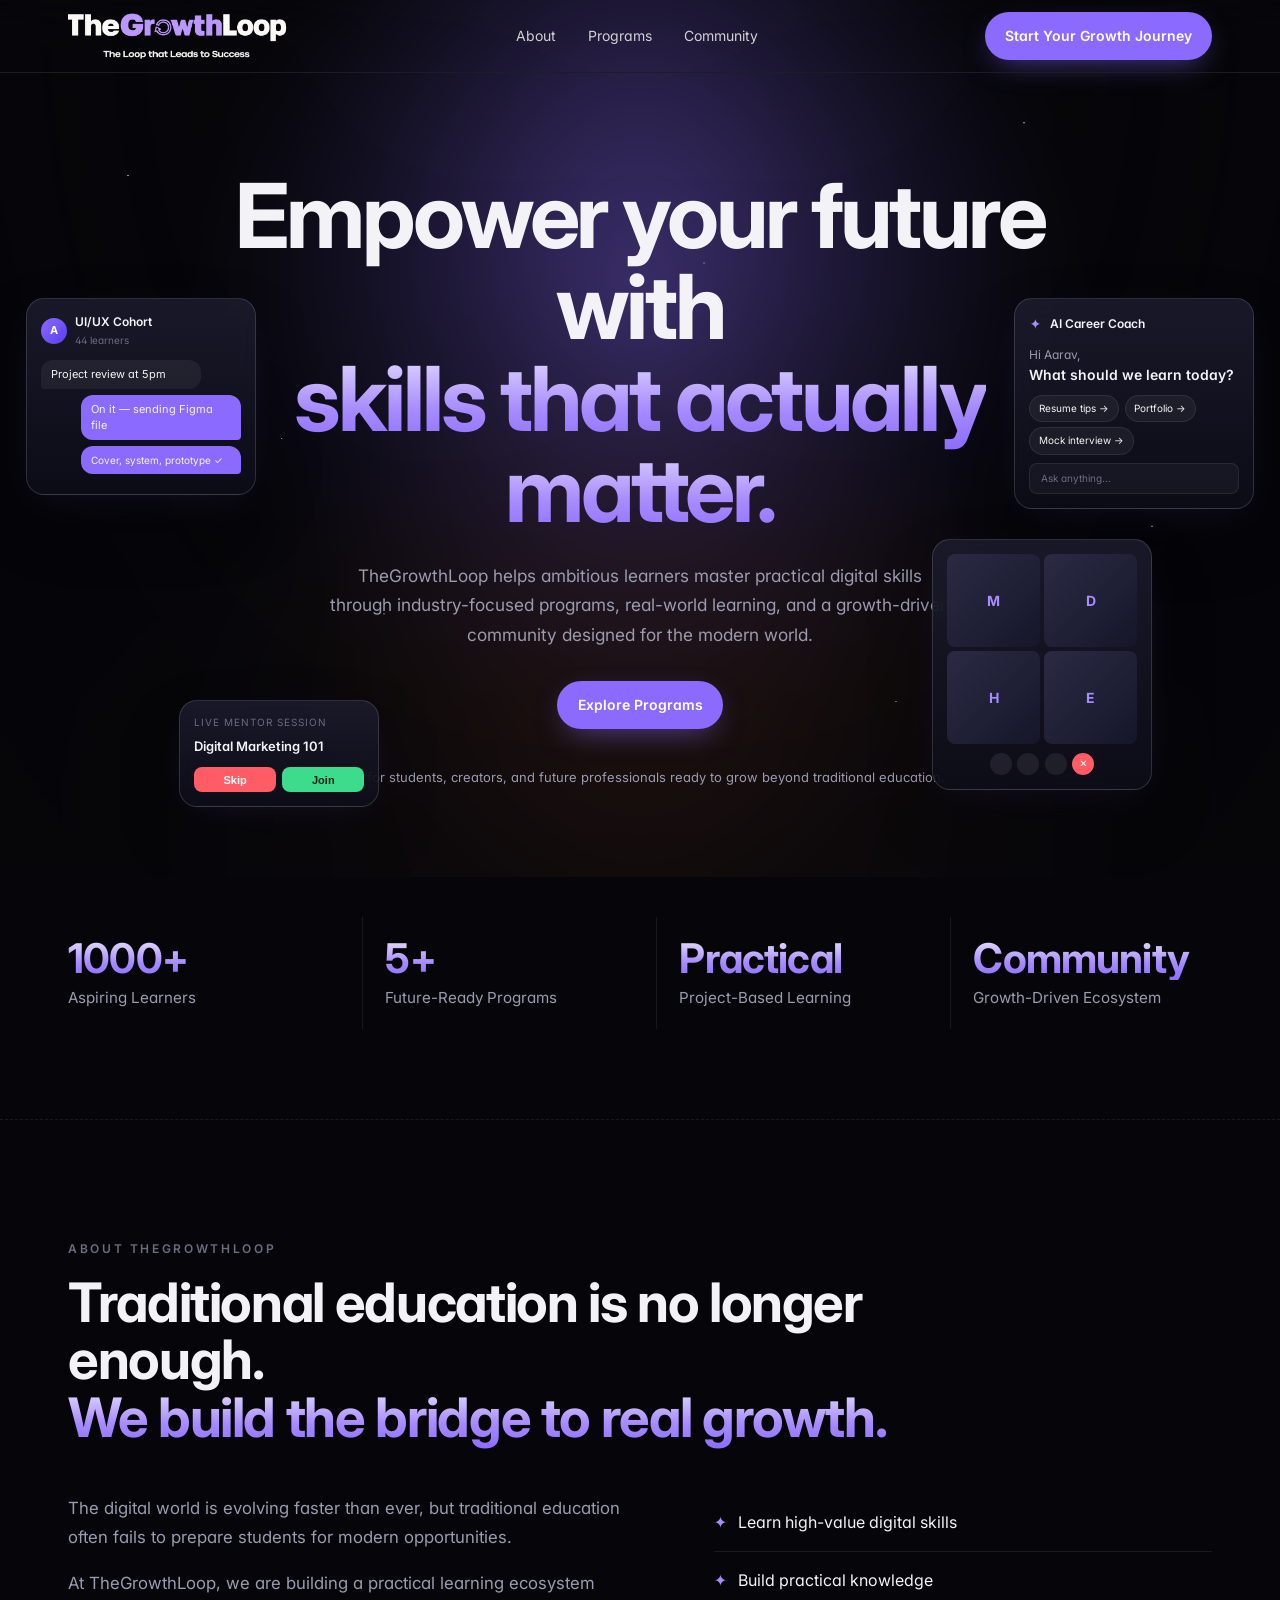
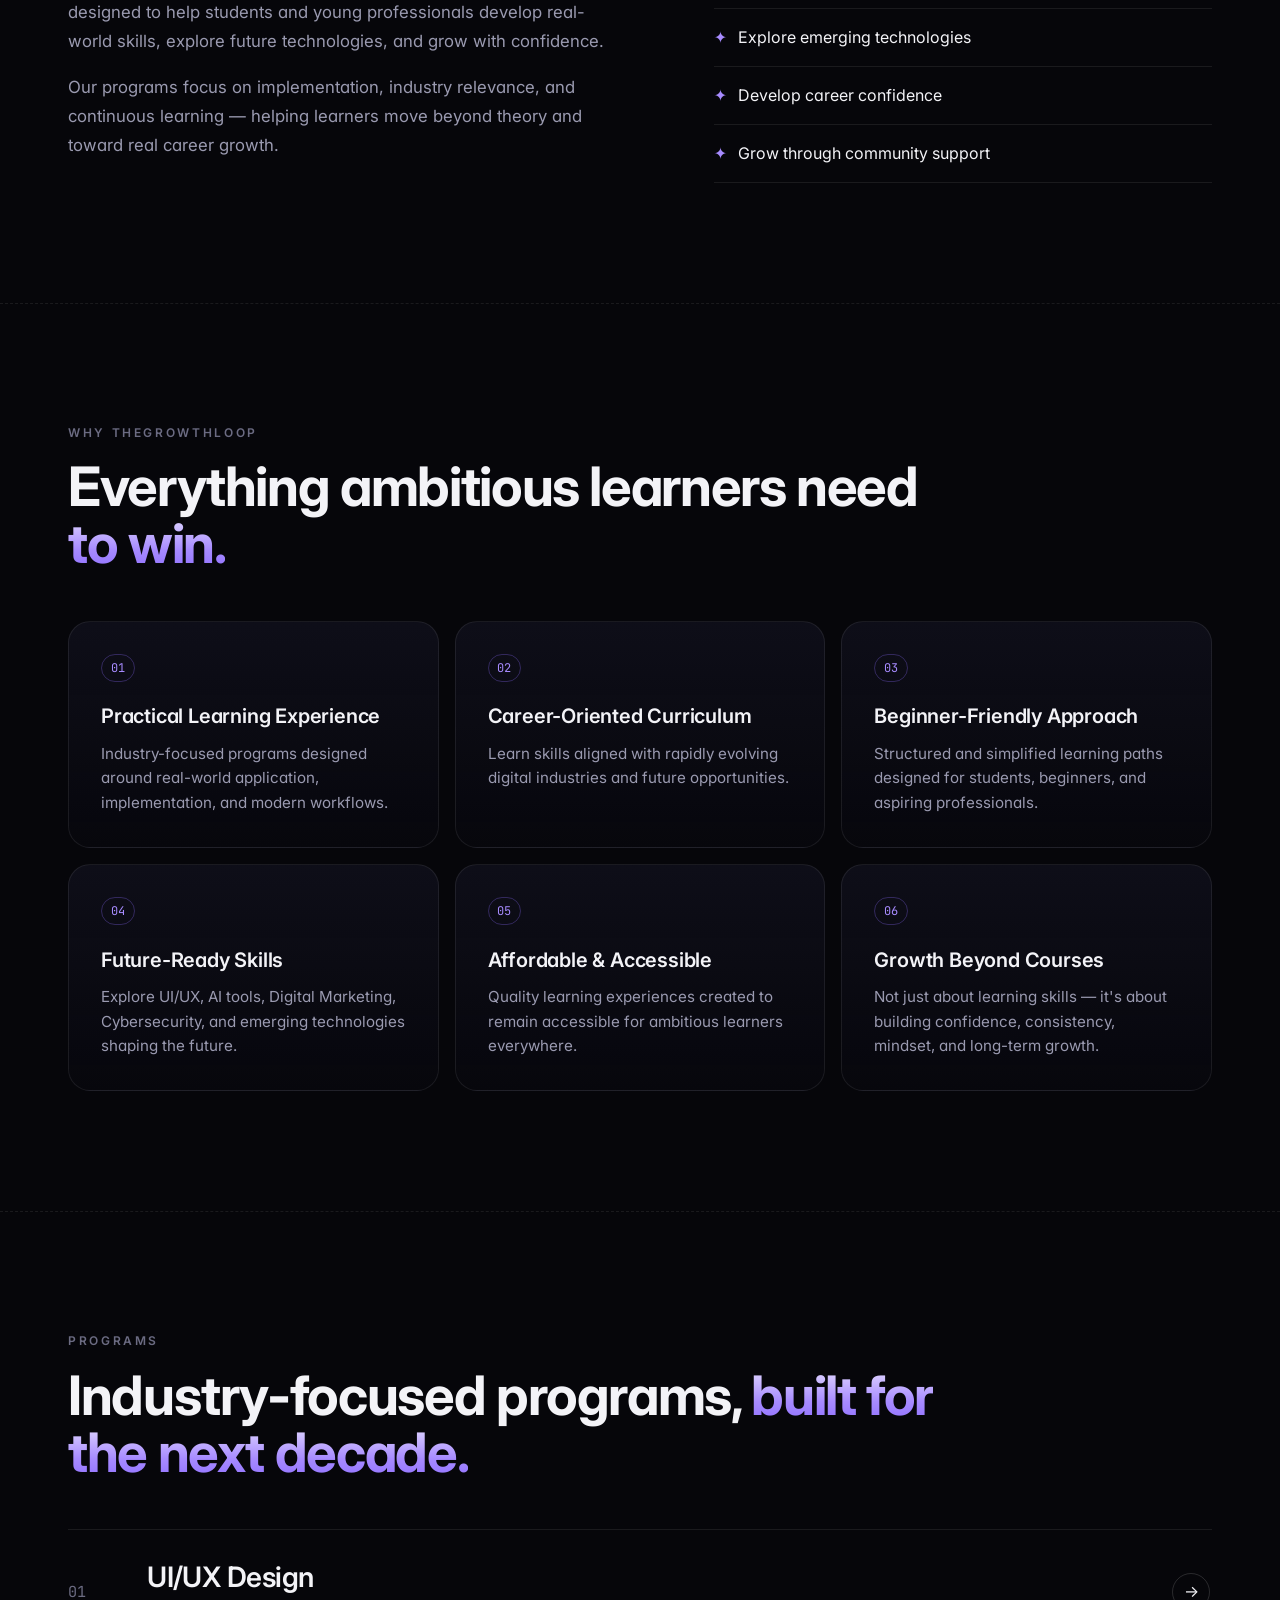
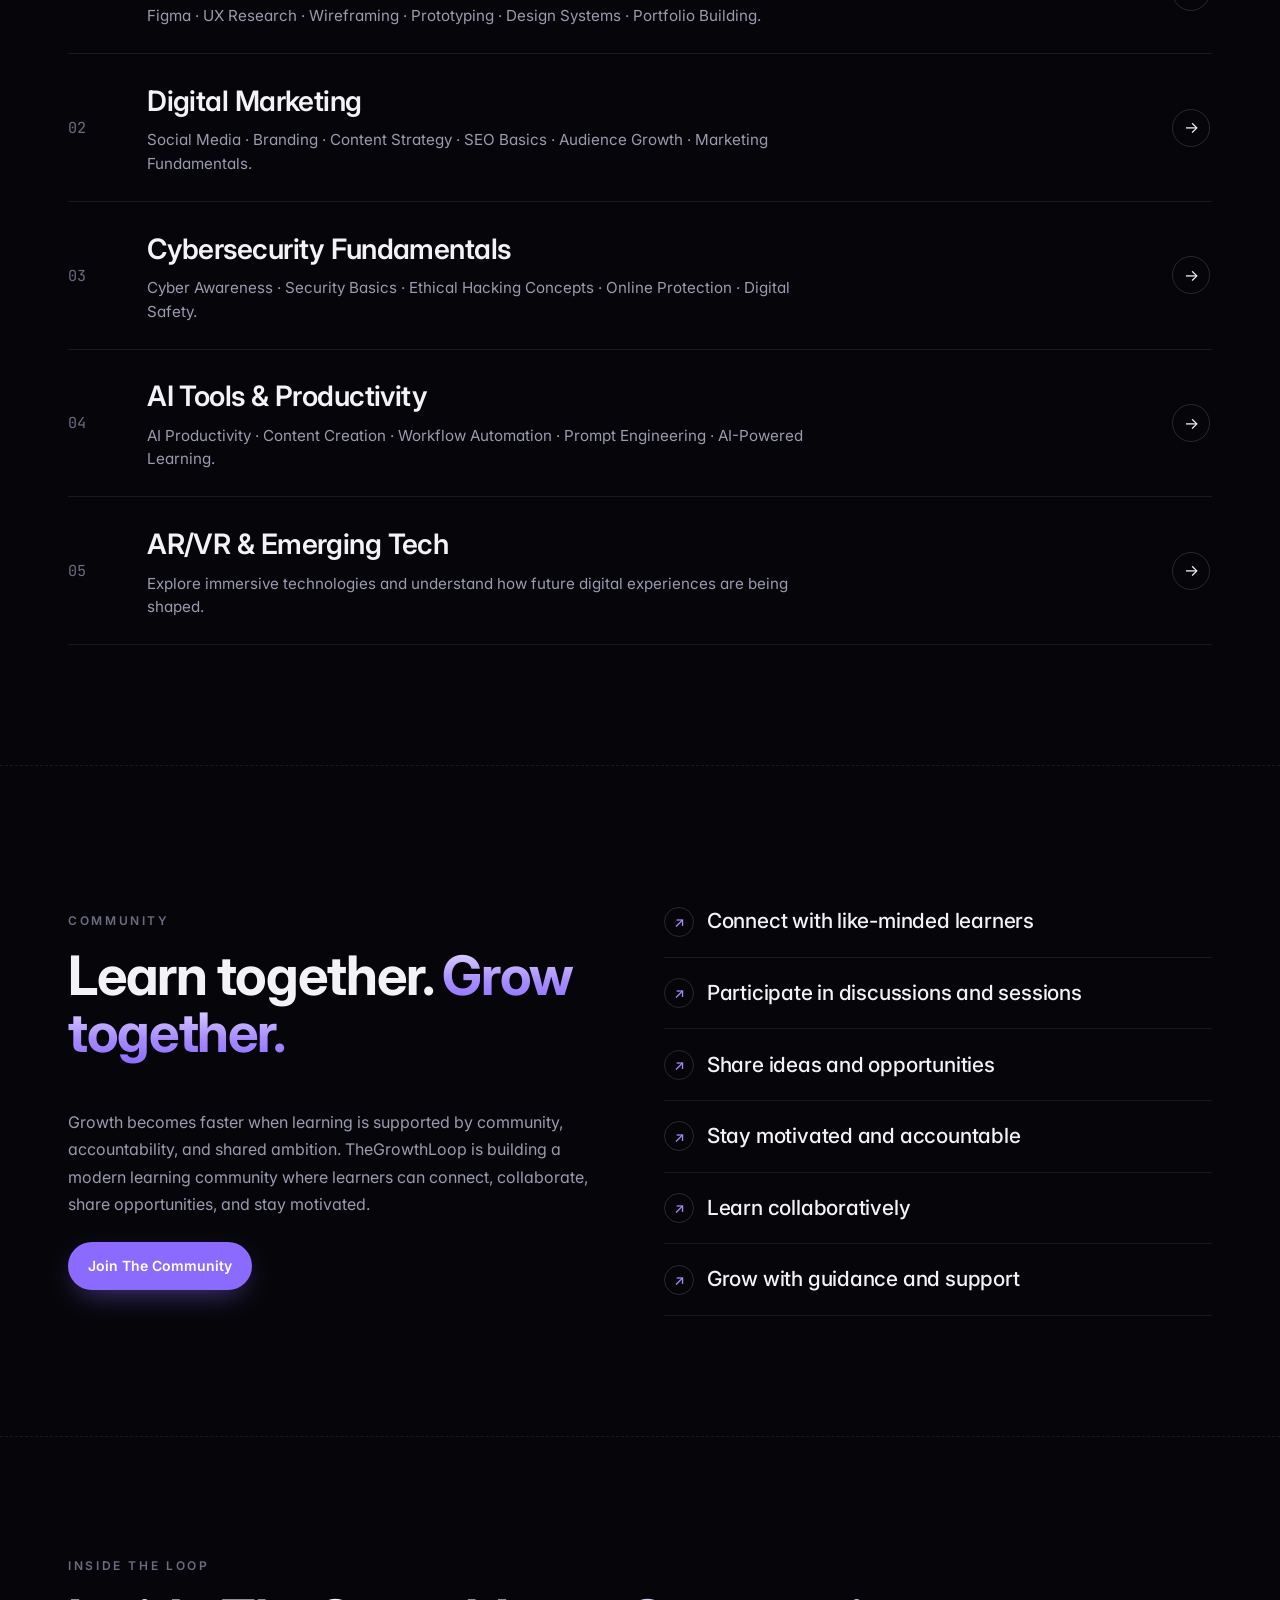
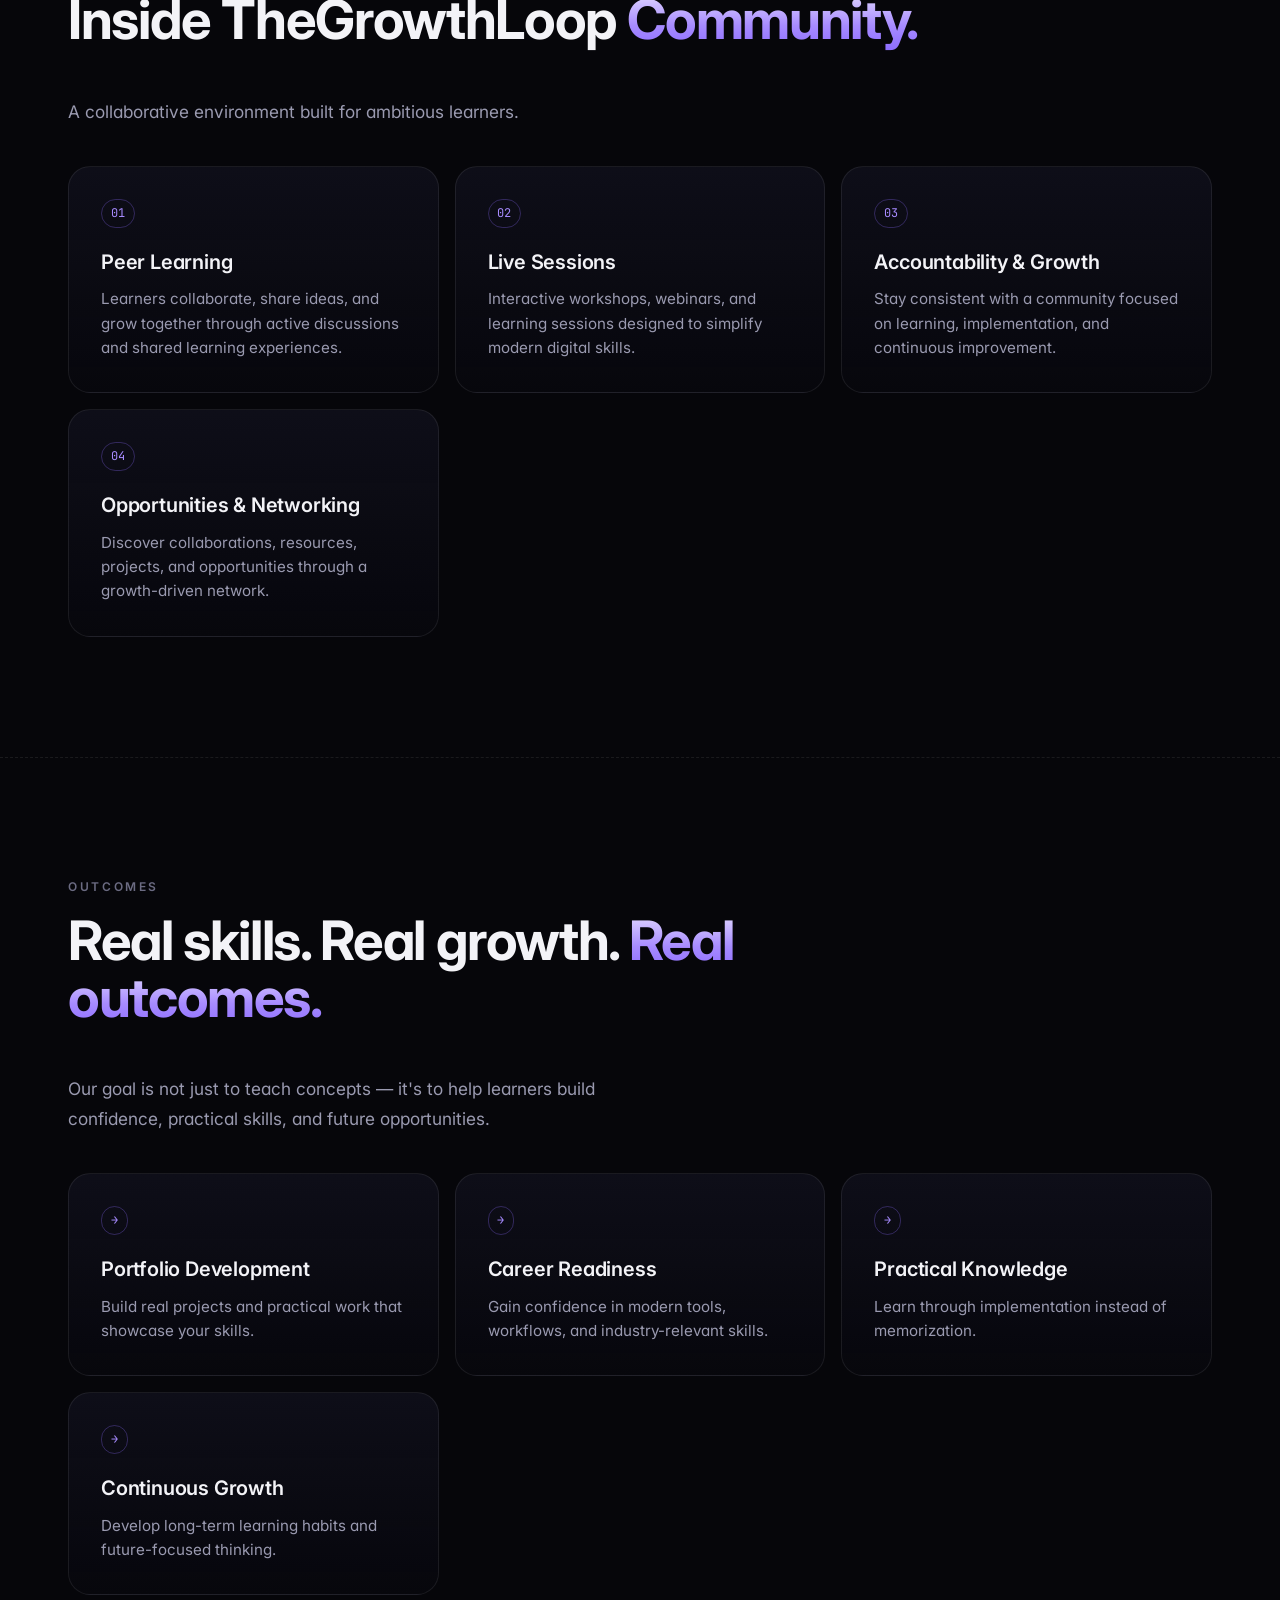
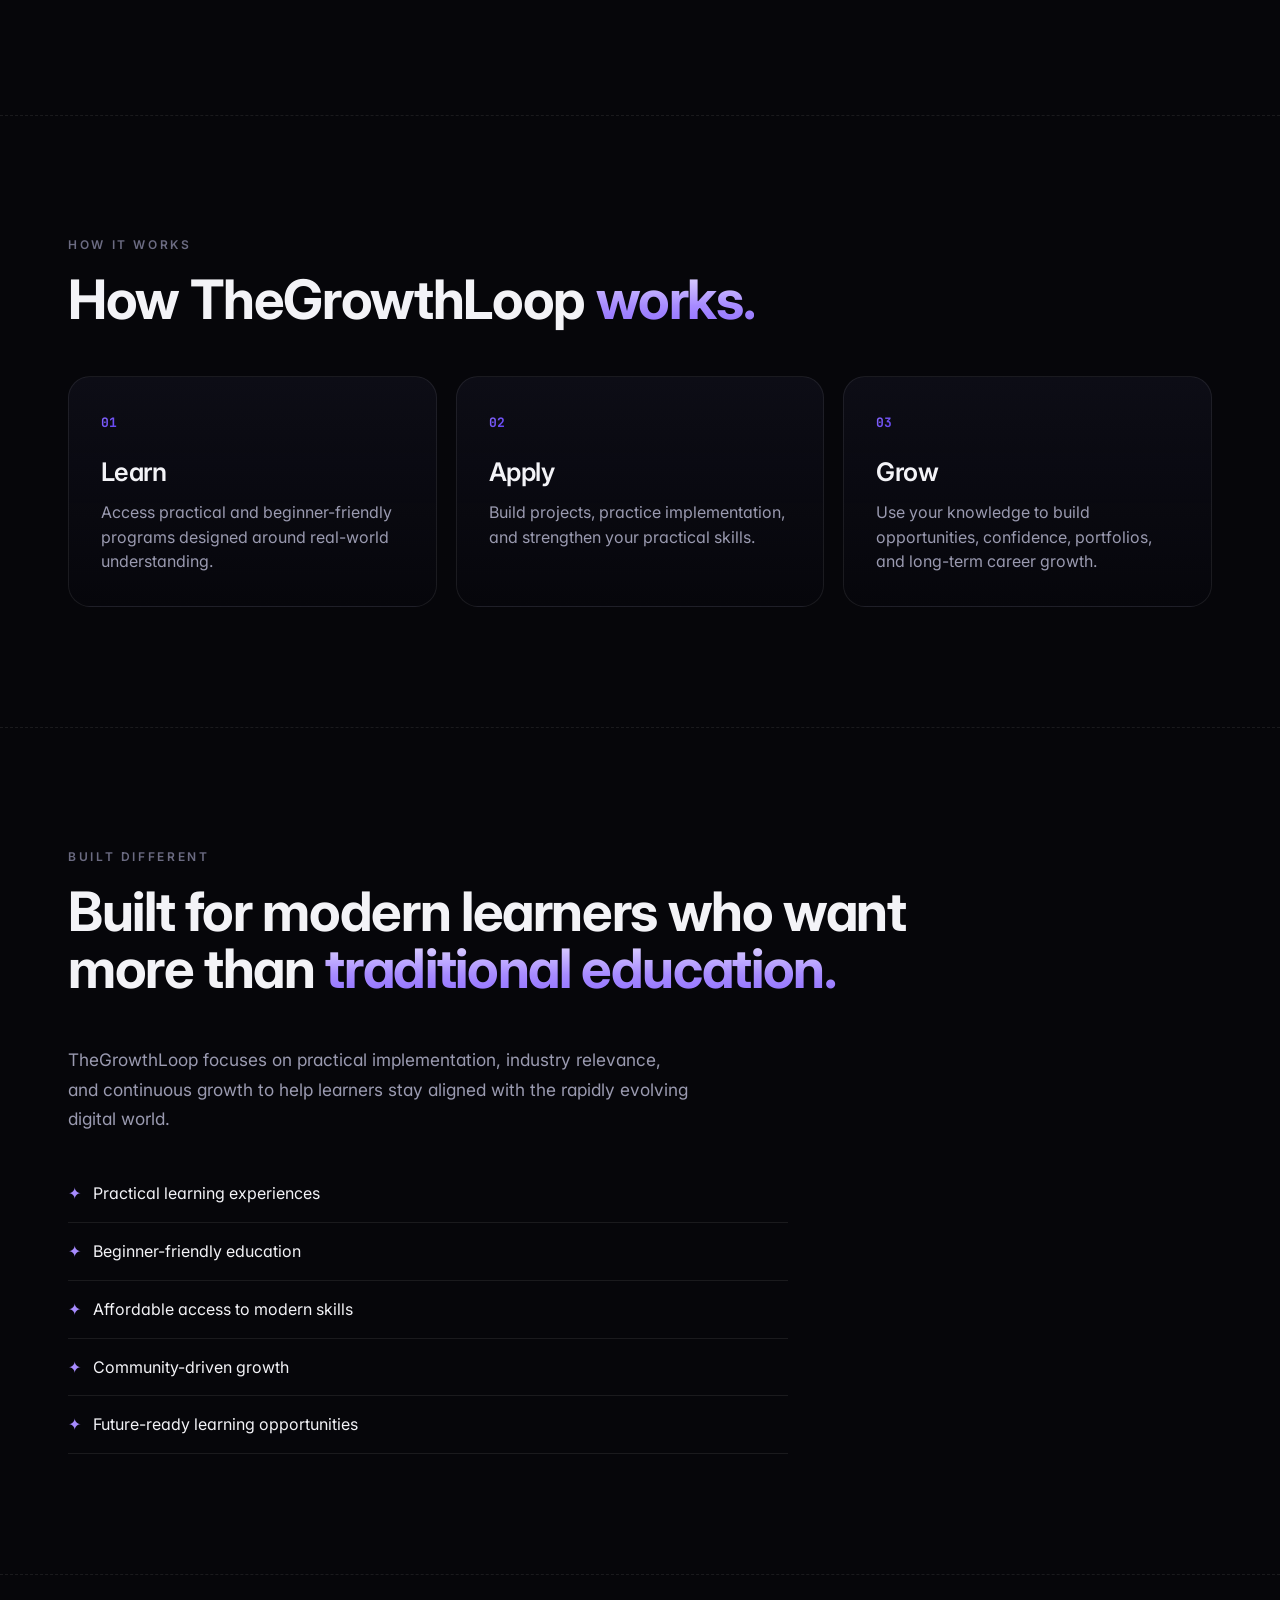
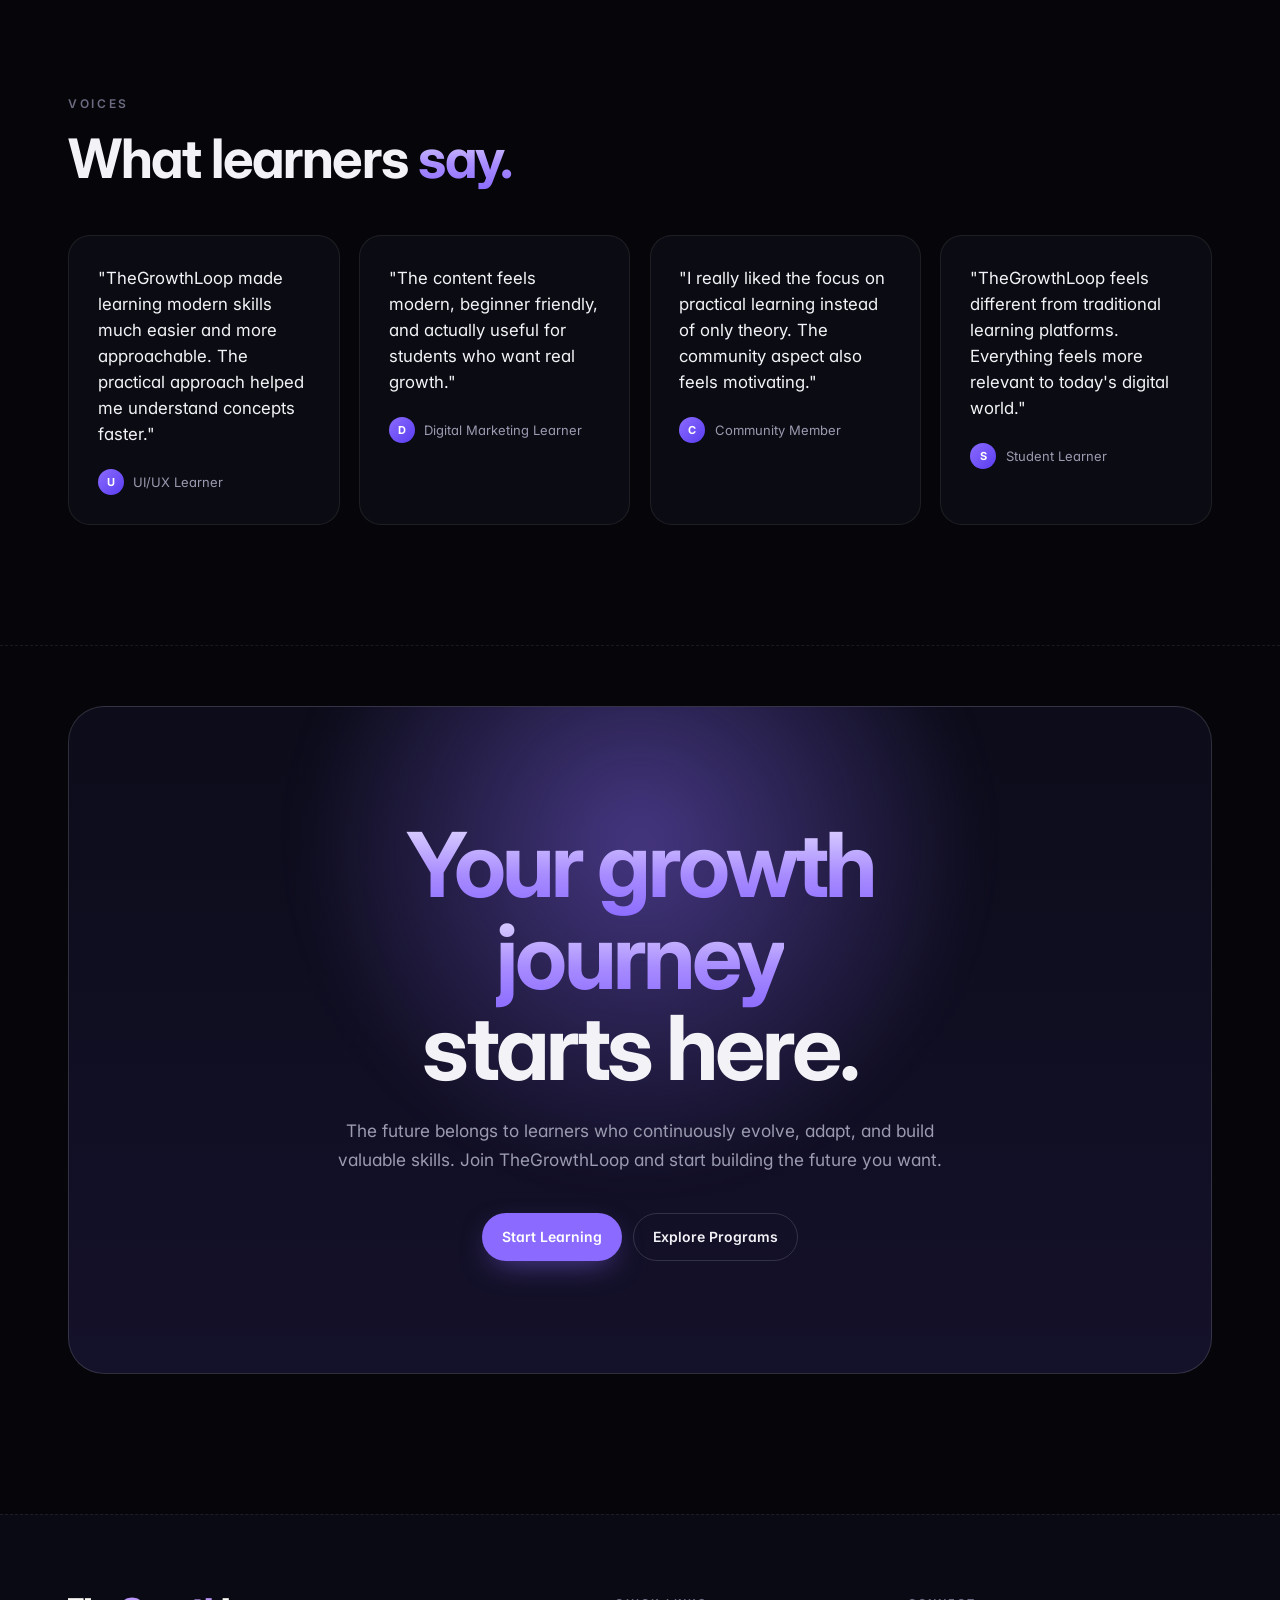
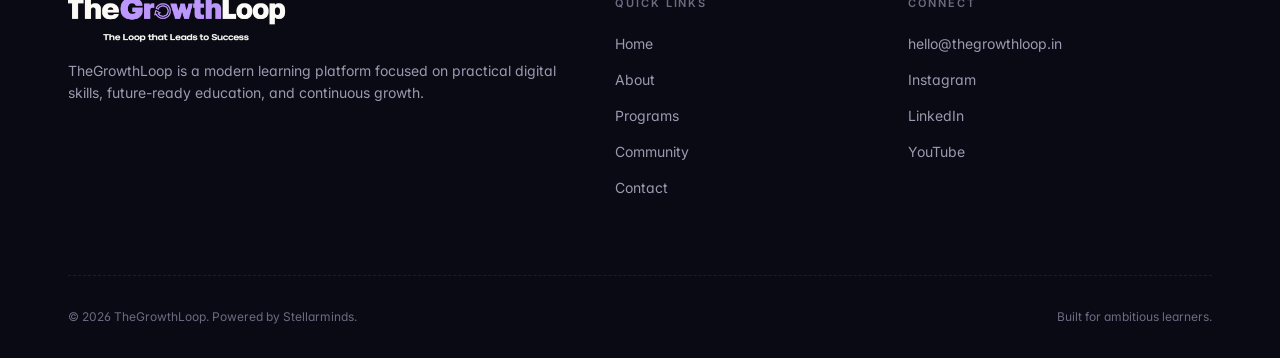
==== commit 28c7322c: "Update index.html" ====
--- a/index.html
+++ b/index.html
@@ -234,7 +234,7 @@
           </div><span class="p-arrow">→</span>
         </li>
       </ul>
-      <div style="margin-top:2rem"><a href="programs.html" class="btn btn-ghost">Explore Programs →</a></div>
+      <!-- <div style="margin-top:2rem"><a href="programs.html" class="btn btn-ghost">Explore Programs →</a></div> -->
     </div>
   </section>
 
--- a/styles.css
+++ b/styles.css
@@ -218,7 +218,8 @@
   display: none;
   gap: 2rem;
   font-size: 14px;
-  color: var(--muted)
+   color: #fcfaf6cf;
+  /* color: var(--muted) */
 }
 
 @media(min-width:900px) {
@@ -297,7 +298,8 @@
   flex-direction: column;
   gap: .9rem;
   font-size: 15px;
-  color: var(--muted)
+   color: #fcfaf6cf;
+  /* color: var(--muted) */
 }
 
 .mobile-menu a.btn {
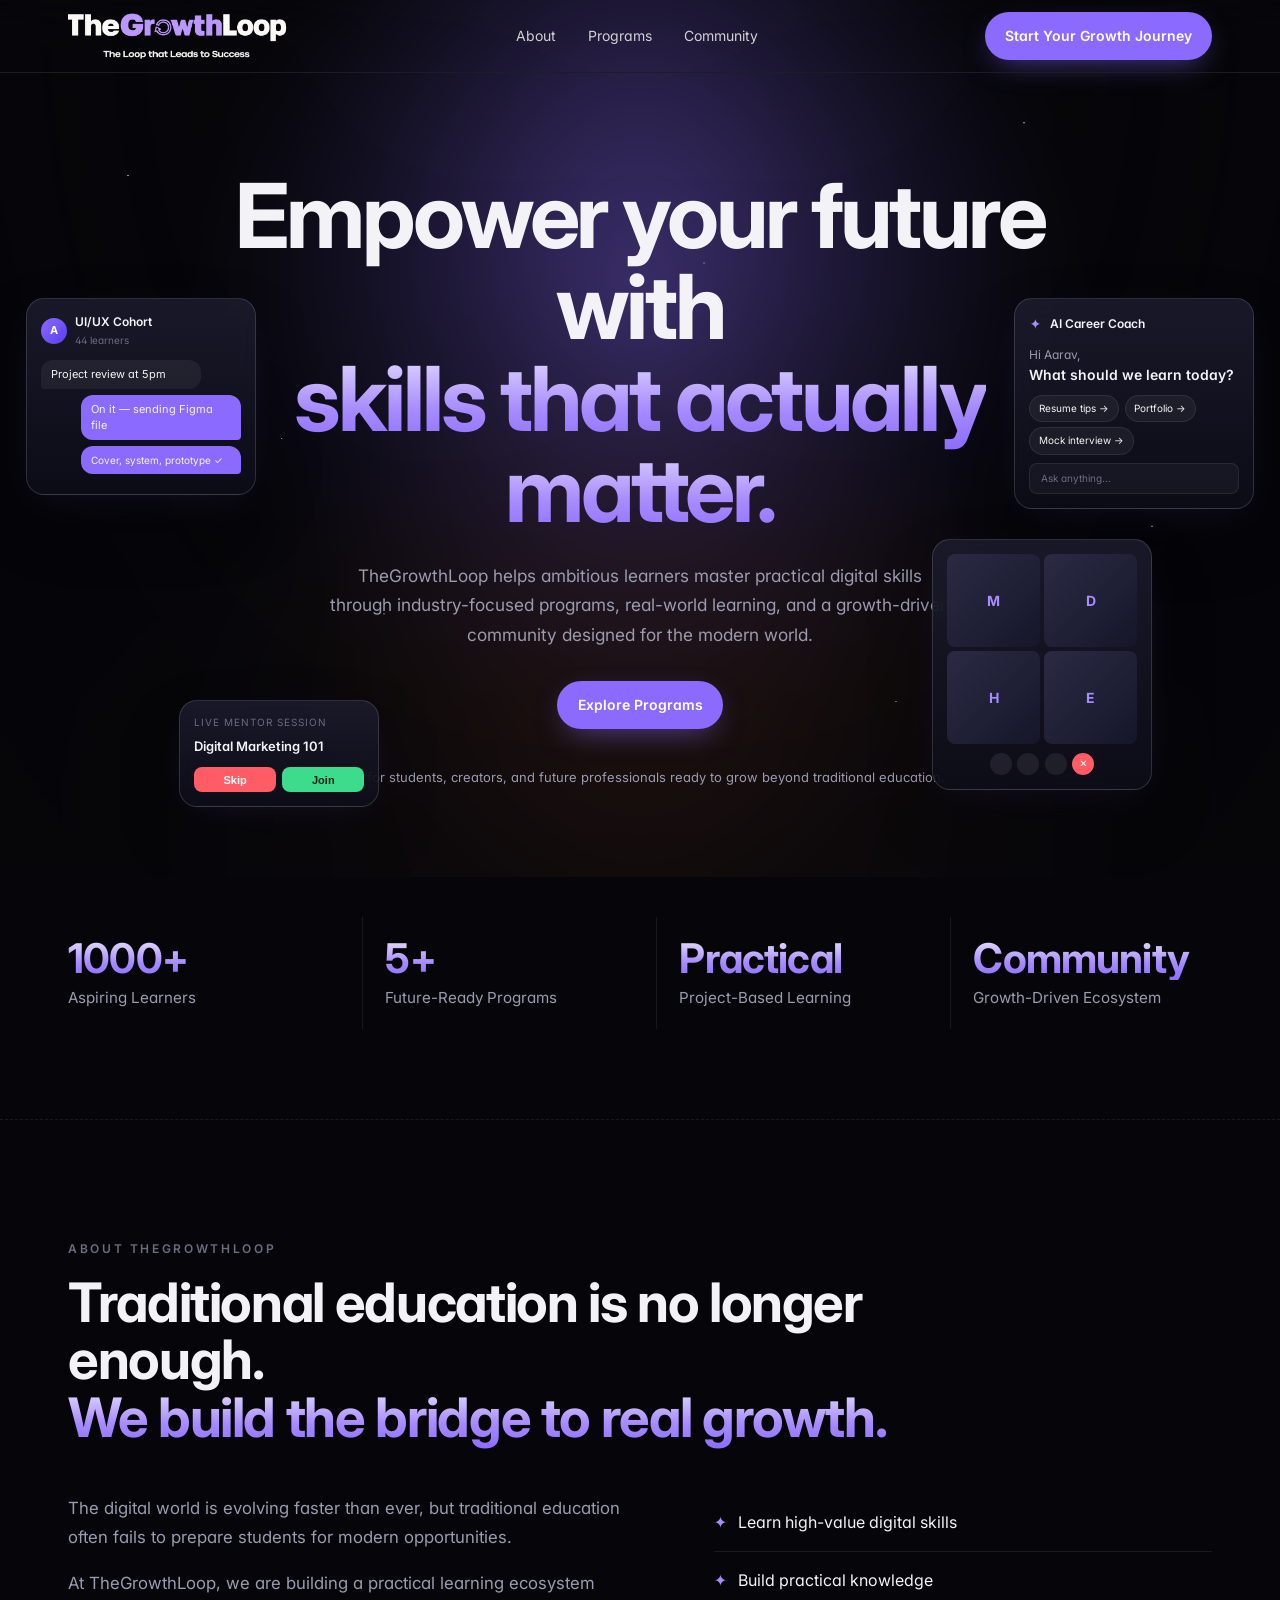
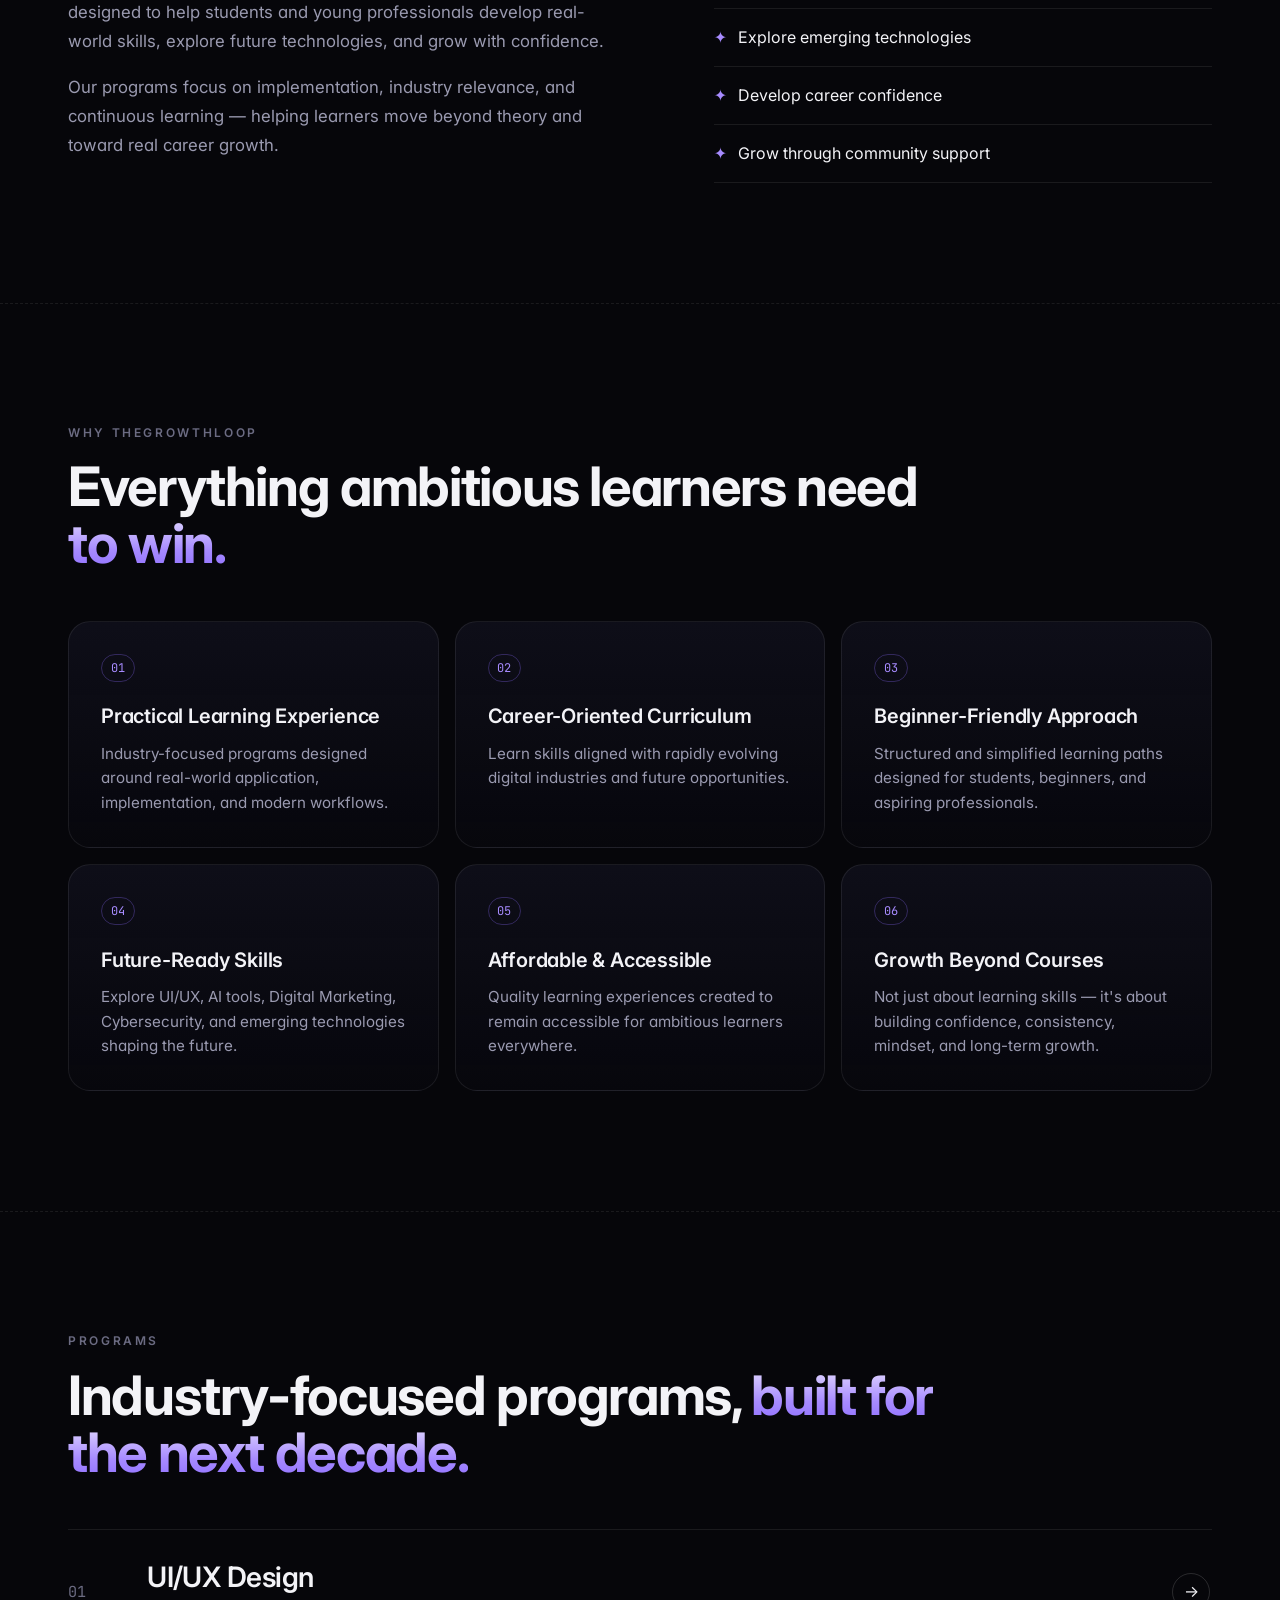
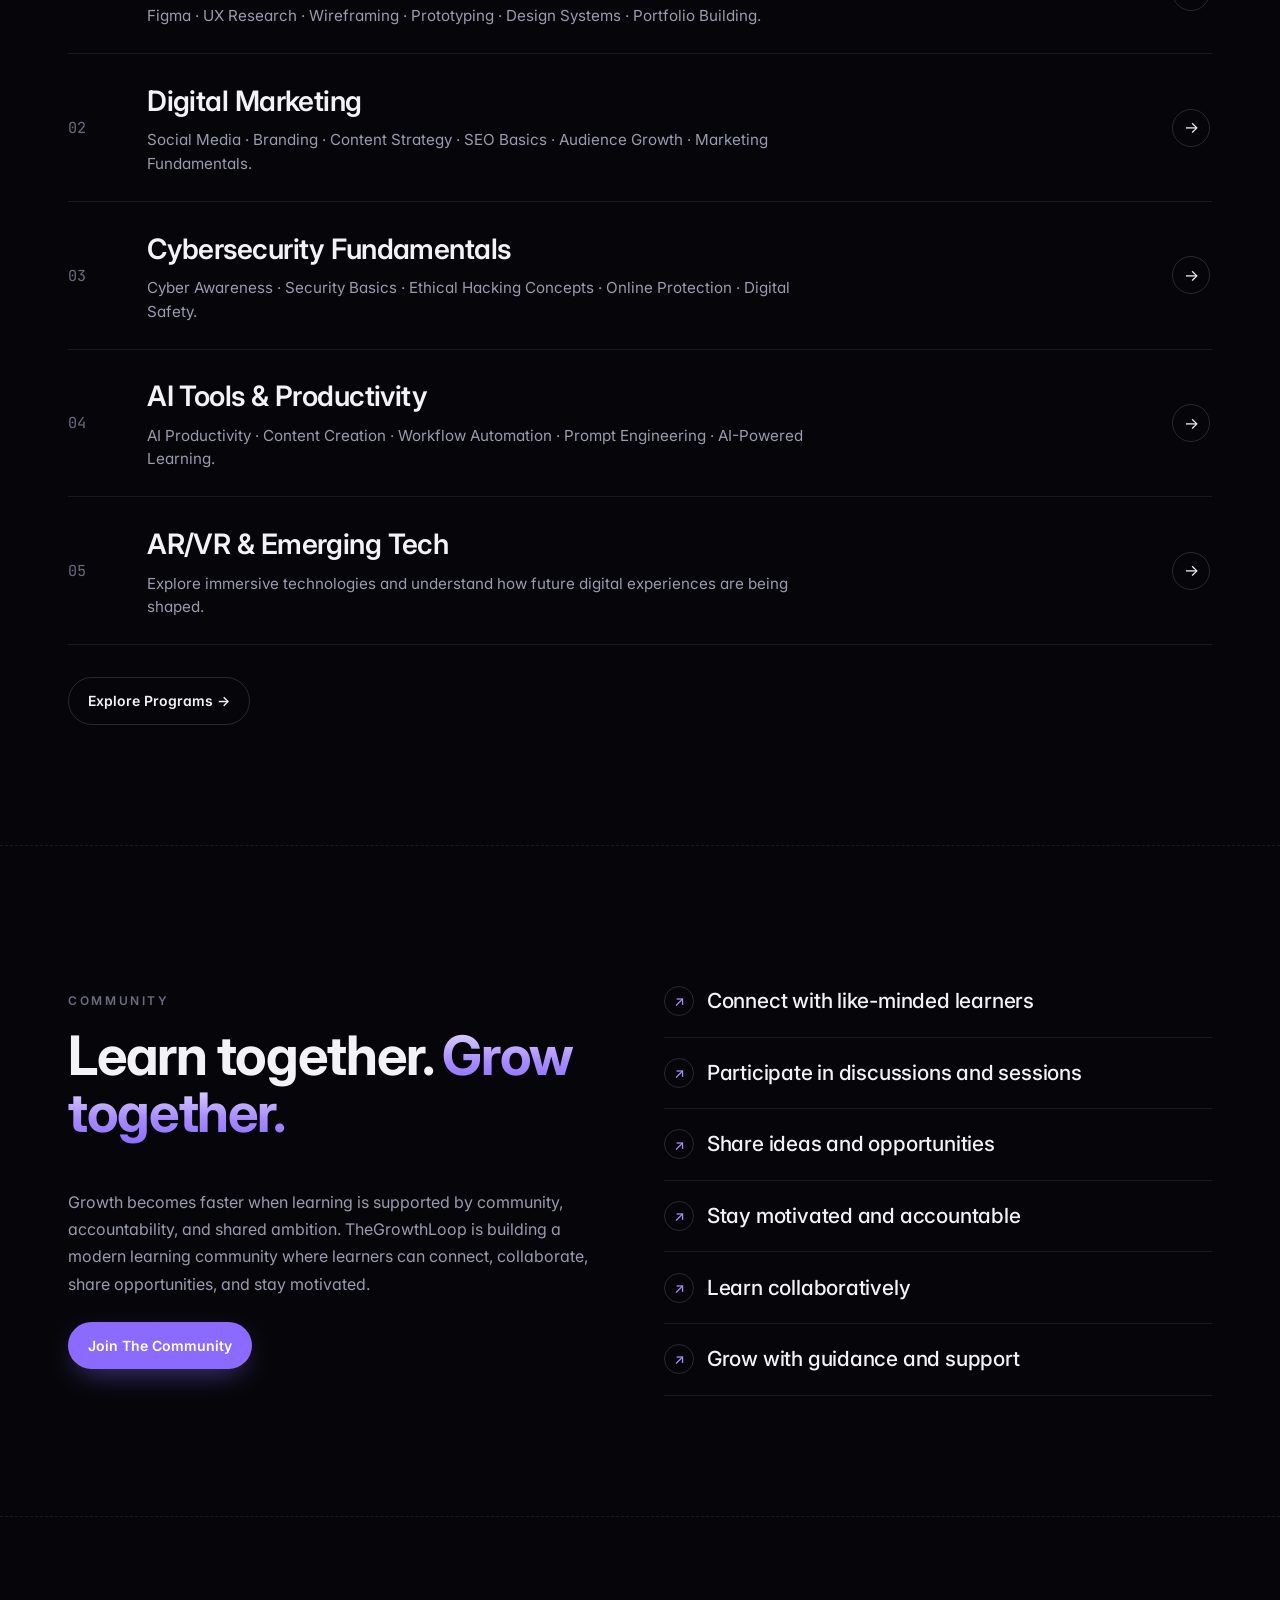
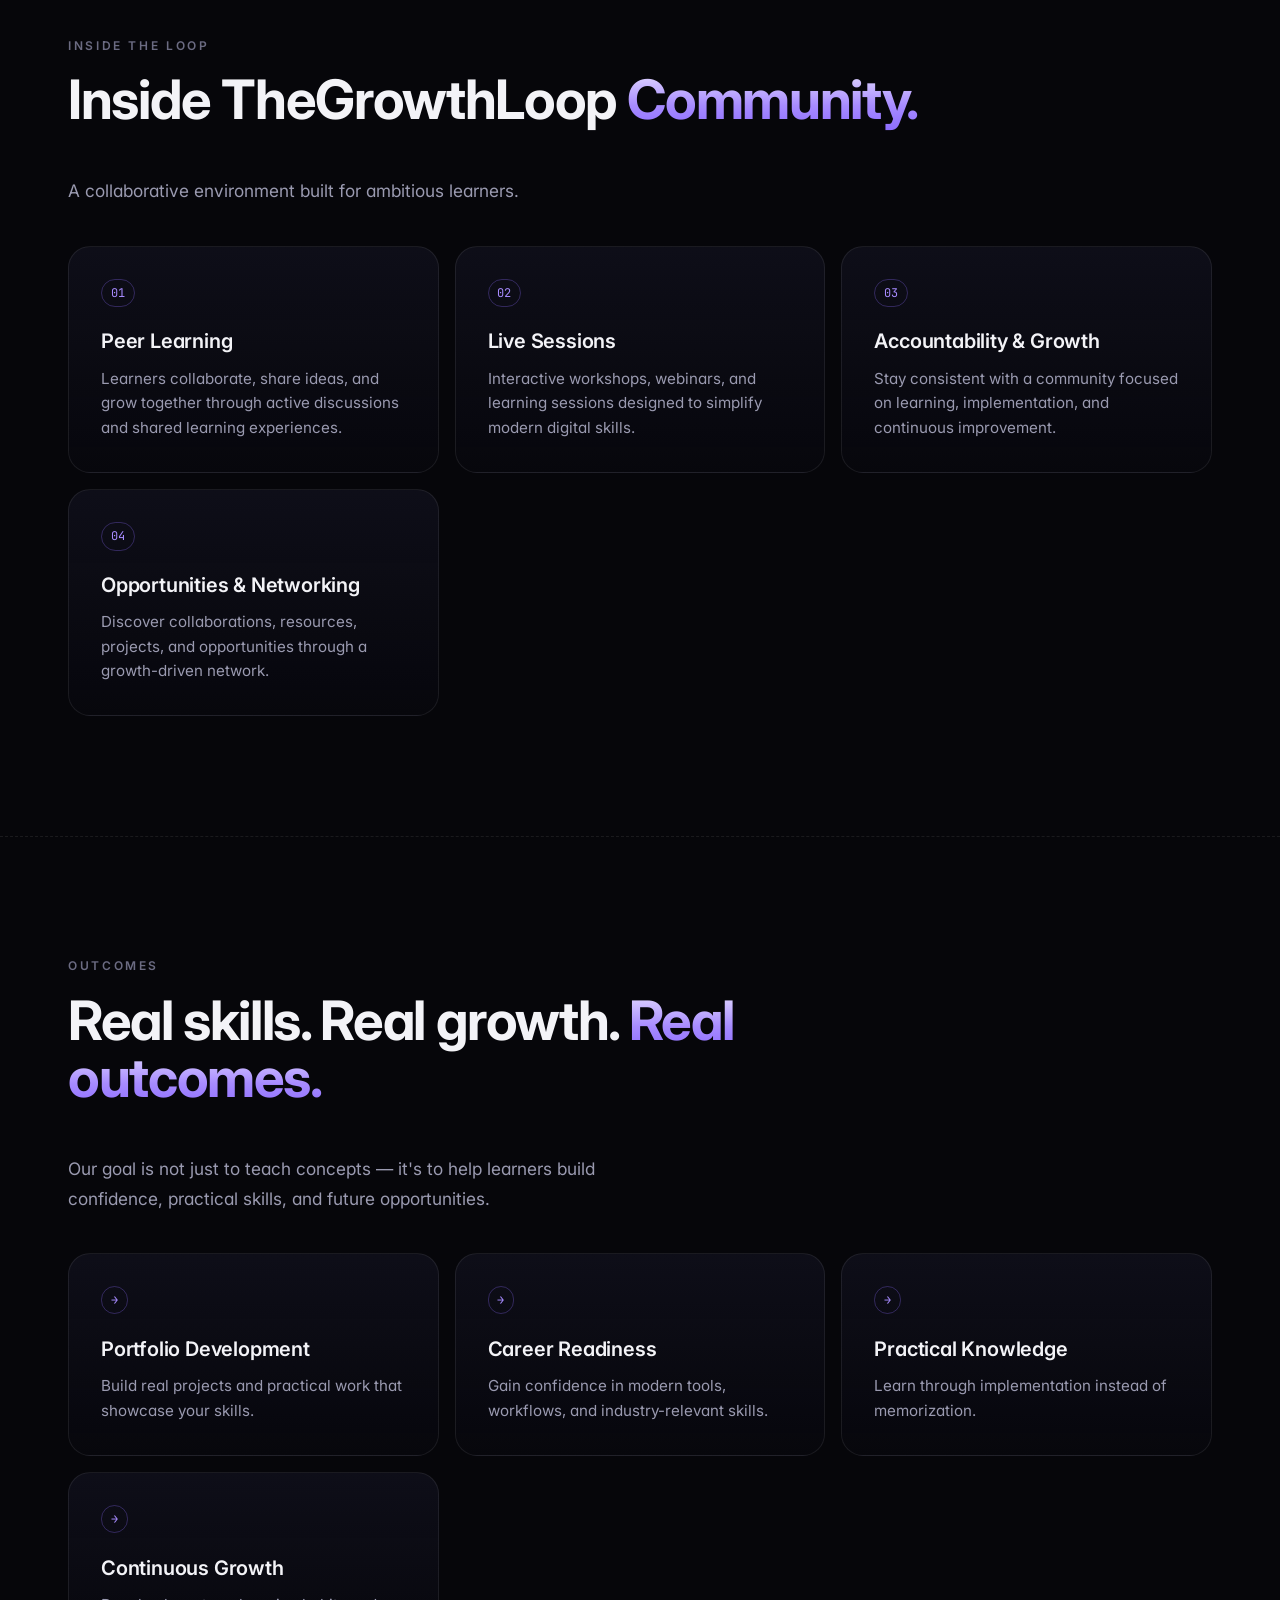
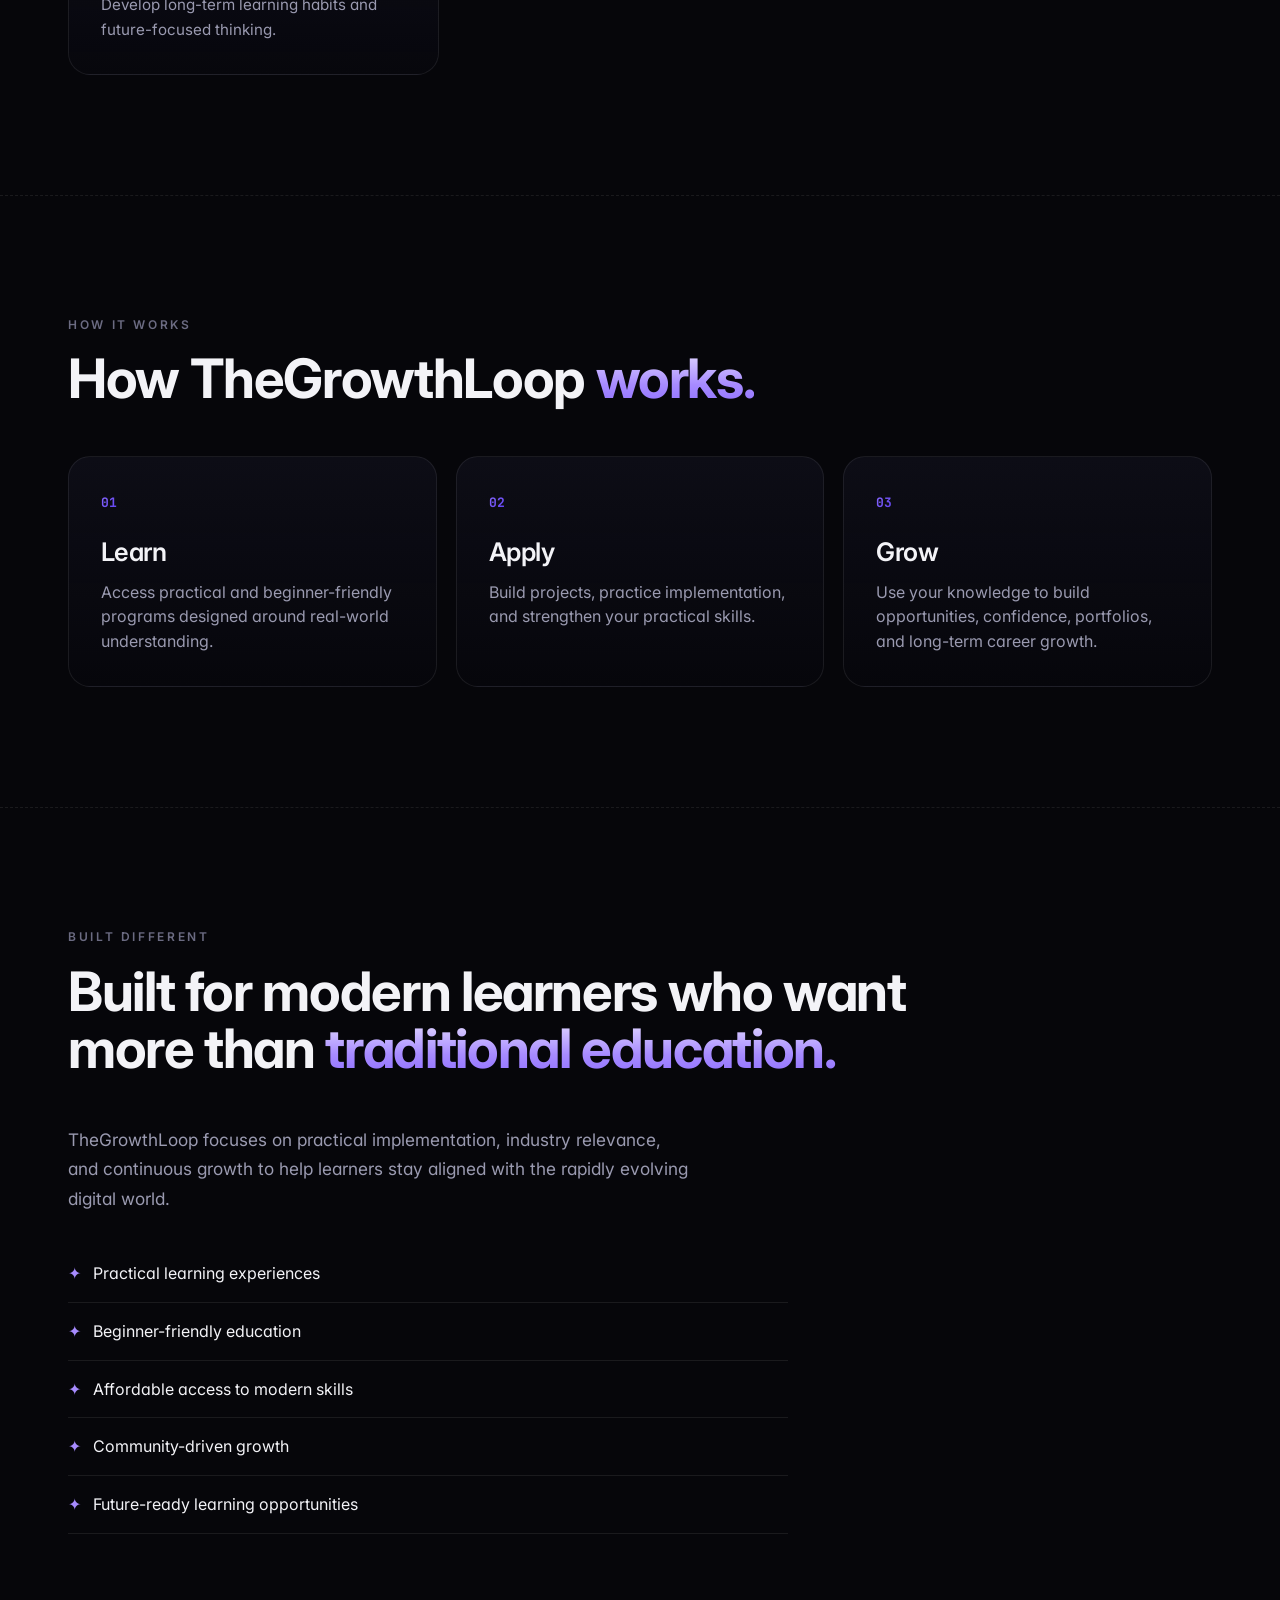
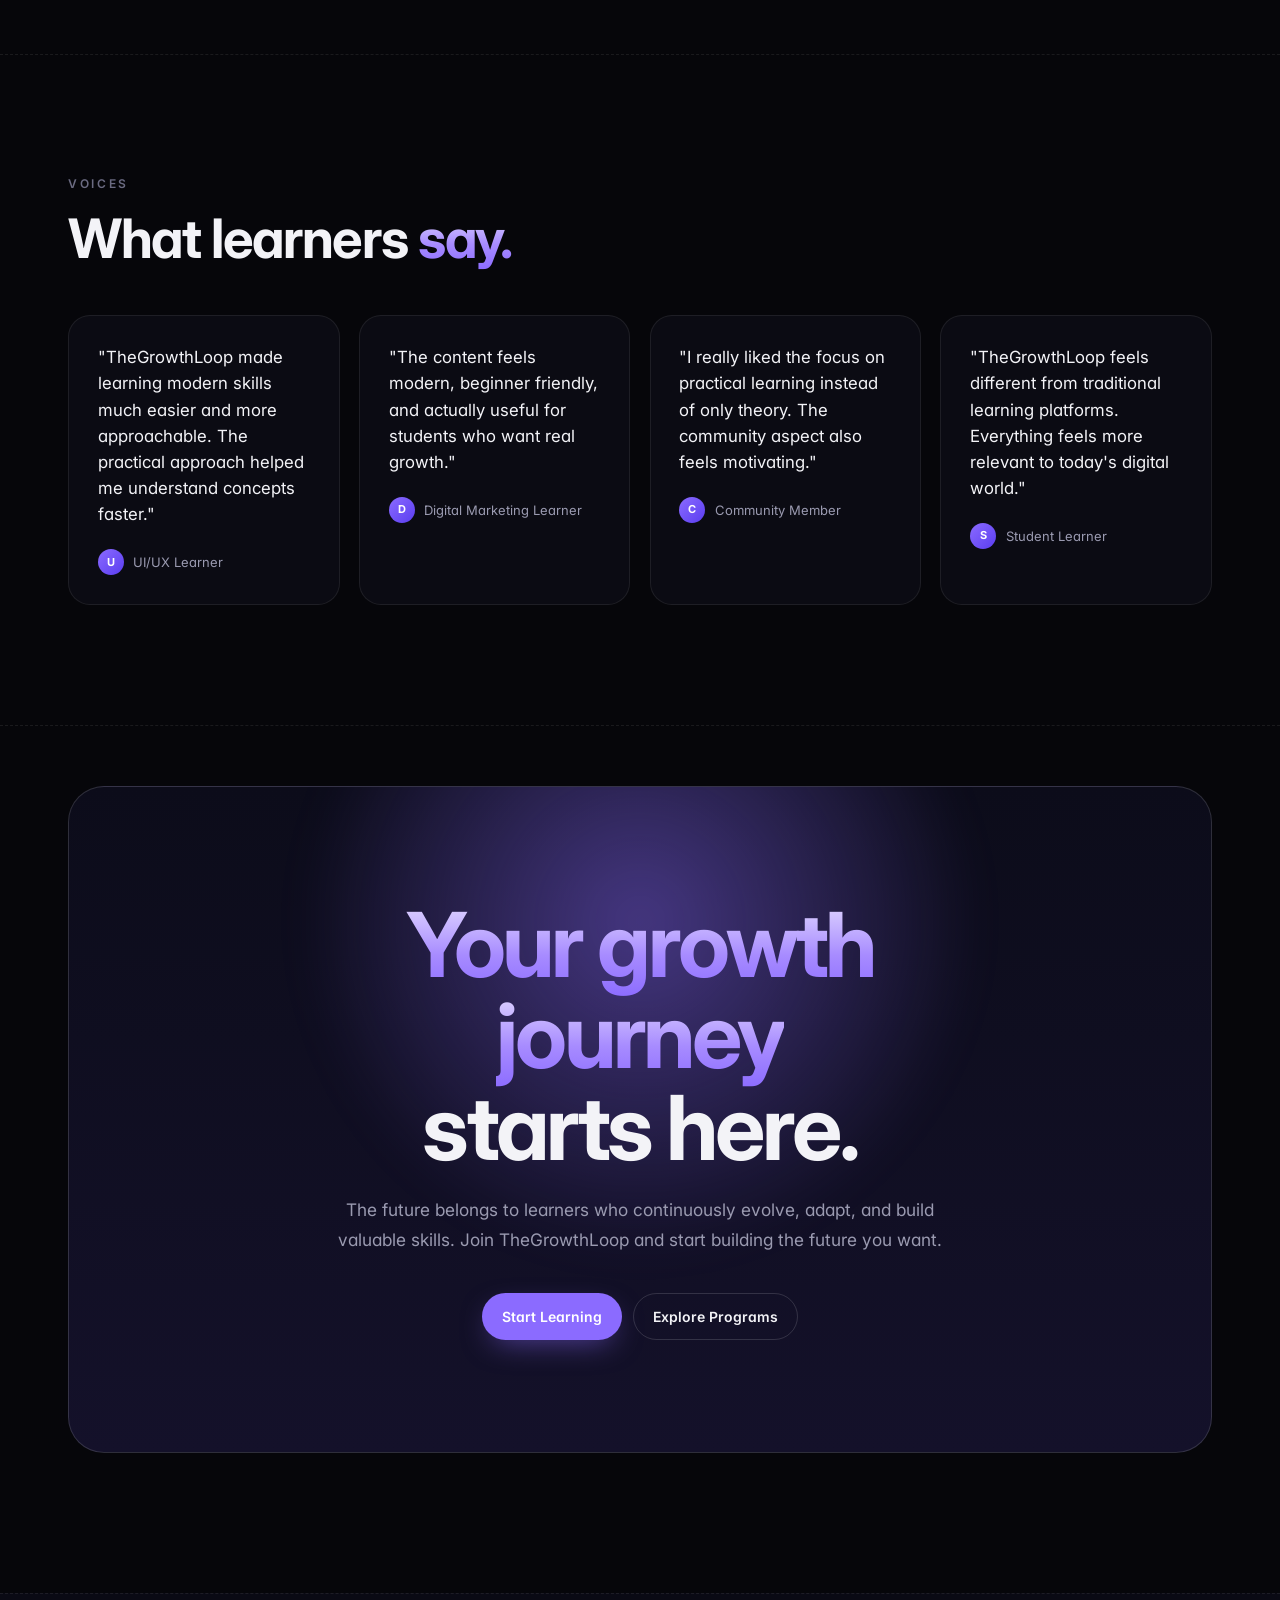
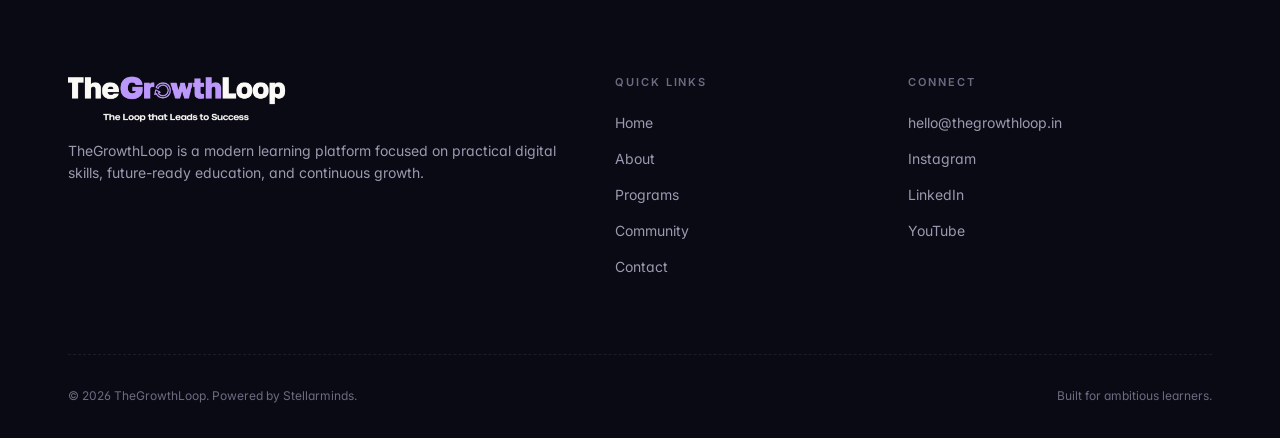
==== commit d6b5bd01: "Update index.html" ====
--- a/index.html
+++ b/index.html
@@ -24,24 +24,24 @@
       <!-- <a href="index.html" class="brand">the<span>growth</span>loop</a> -->
       <img src="./assets/images/TGL-Logo.png" alt="The Growth Loop Logo" class="logo">
       <nav class="nav-links">
-        <a href="about.html">About</a>
-        <a href="programs.html">Programs</a>
-        <a href="community.html">Community</a>
+        <a href="#about">About</a>
+        <a href="#programs">Programs</a>
+        <a href="#community">Community</a>
         <!-- <a href="contact.html">Get In Touch</a> -->
       </nav>
       <div class="nav-actions">
         <!-- <a href="contact.html" class="link-plain">Get In Touch</a> -->
-        <a href="programs.html" class="btn btn-primary">Start Your Growth Journey</a>
+        <a href="#programs" class="btn btn-primary">Start Your Growth Journey</a>
       </div>
       <button class="menu-btn" id="menuBtn" aria-label="Toggle menu"><span></span><span></span></button>
     </div>
     <div class="mobile-menu" id="mobileMenu">
       <div class="container">
-        <a href="about.html">About</a>
-        <a href="programs.html">Programs</a>
-        <a href="community.html">Community</a>
+        <a href="#about">About</a>
+        <a href="#programs">Programs</a>
+        <a href="#community">Community</a>
         <!-- <a href="contact.html">Get In Touch</a> -->
-        <a href="programs.html" class="btn btn-primary">Start Your Growth Journey</a>
+        <a href="#programs" class="btn btn-primary">Start Your Growth Journey</a>
       </div>
     </div>
   </header>
@@ -234,7 +234,7 @@
           </div><span class="p-arrow">→</span>
         </li>
       </ul>
-      <!-- <div style="margin-top:2rem"><a href="programs.html" class="btn btn-ghost">Explore Programs →</a></div> -->
+      <div style="margin-top:2rem"><a href="programs.html" class="btn btn-ghost">Explore Programs →</a></div>
     </div>
   </section>
 
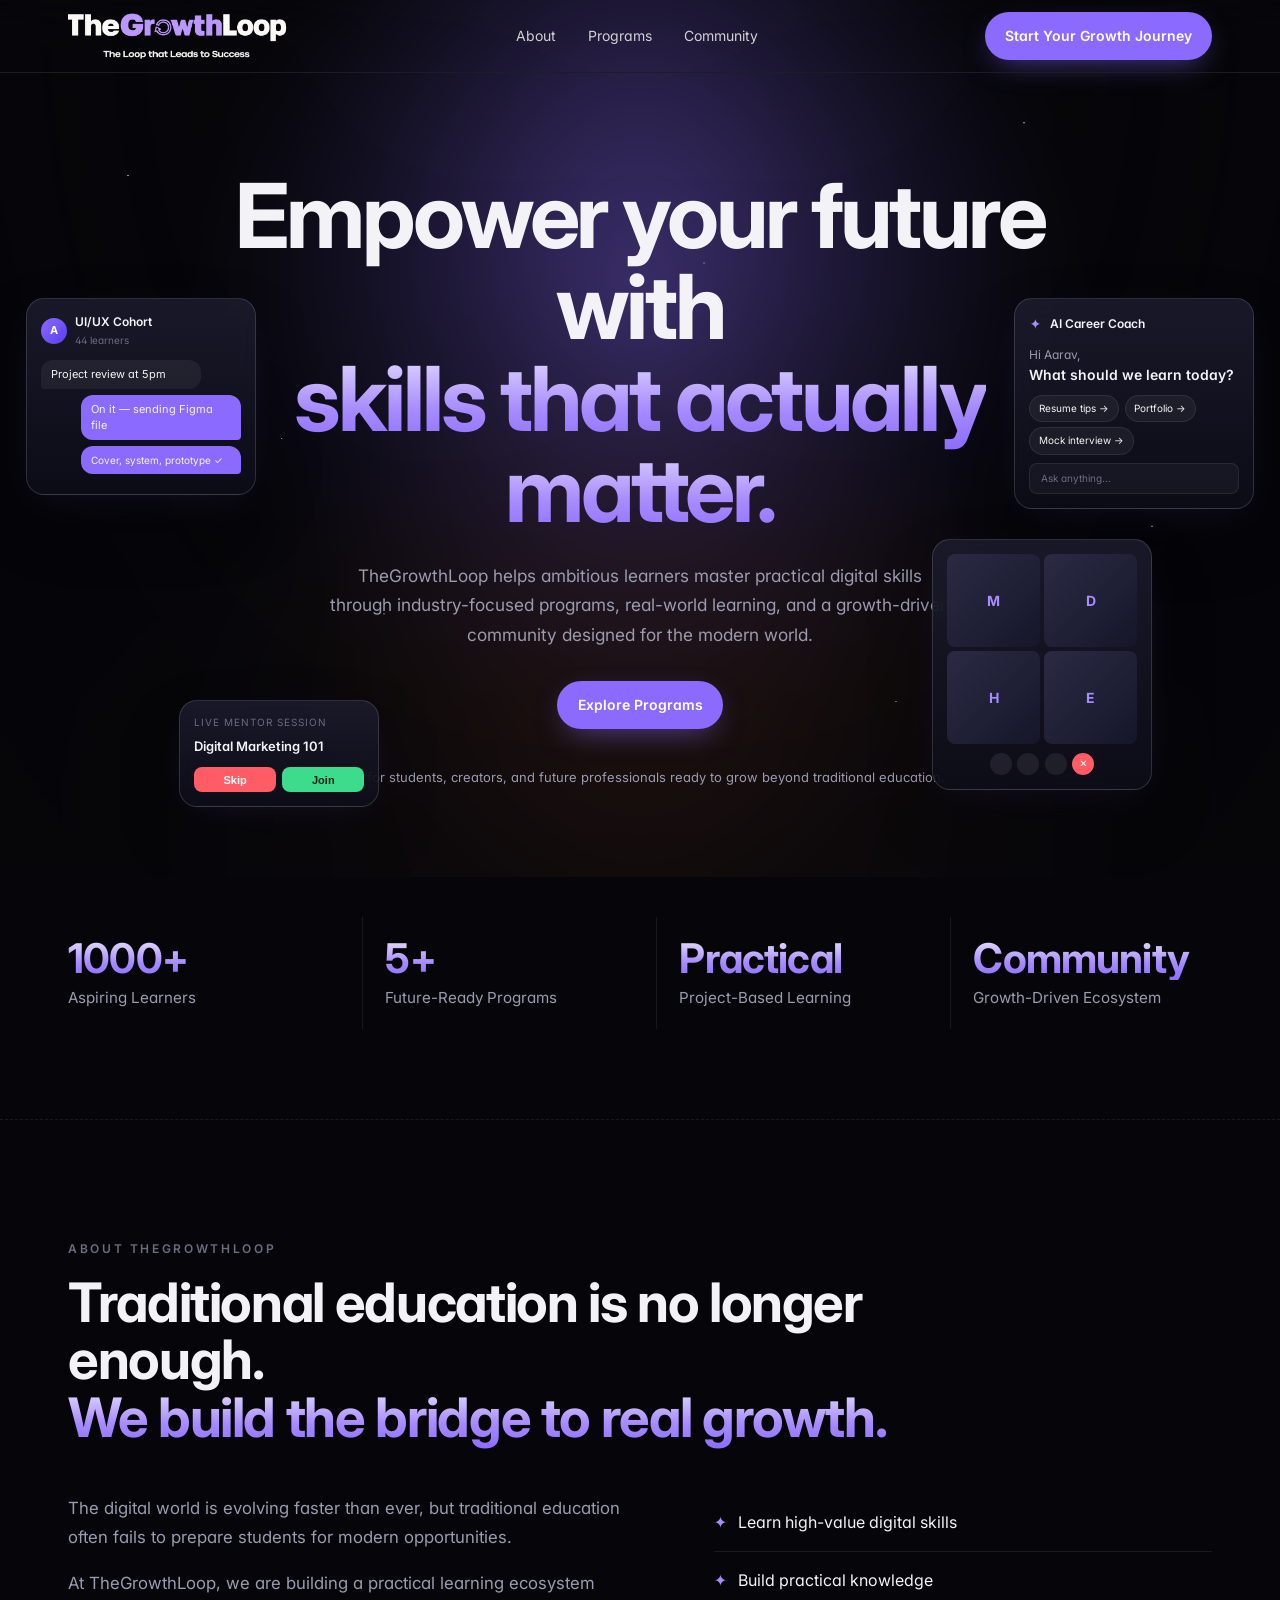
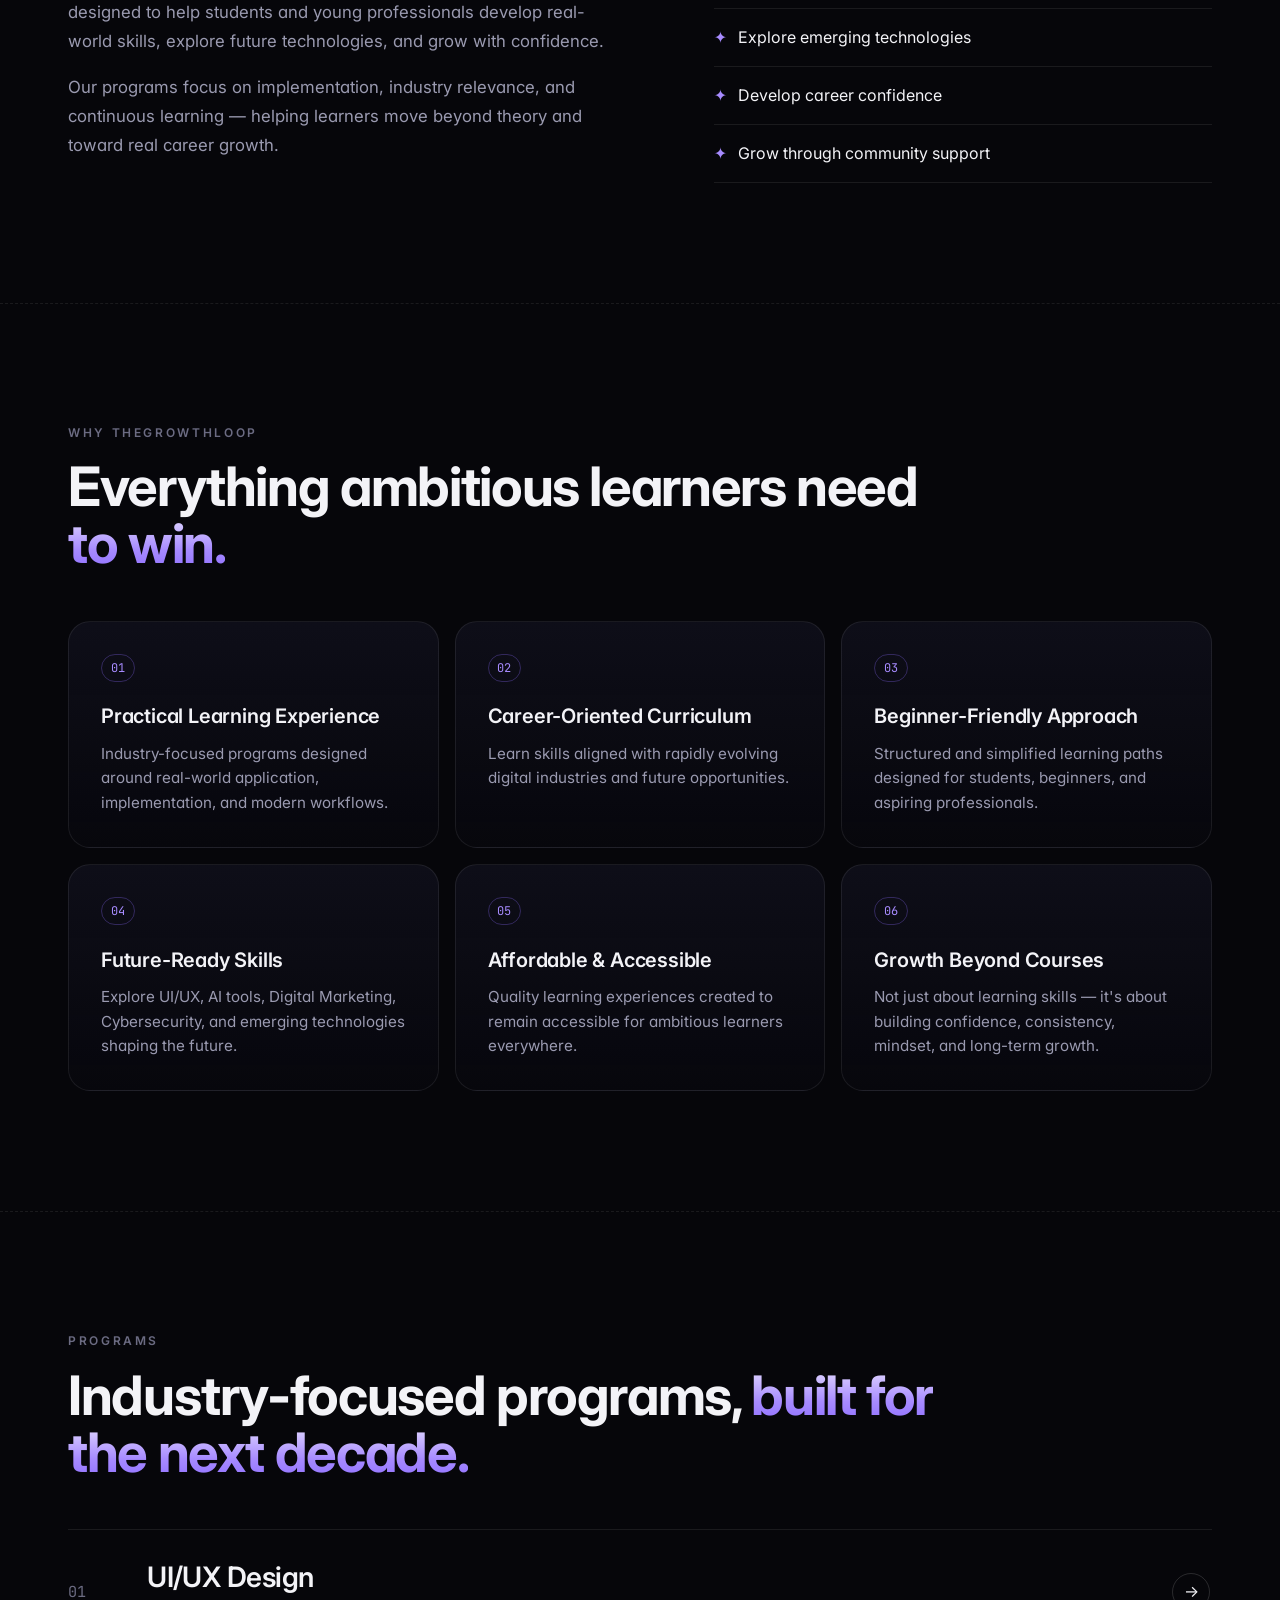
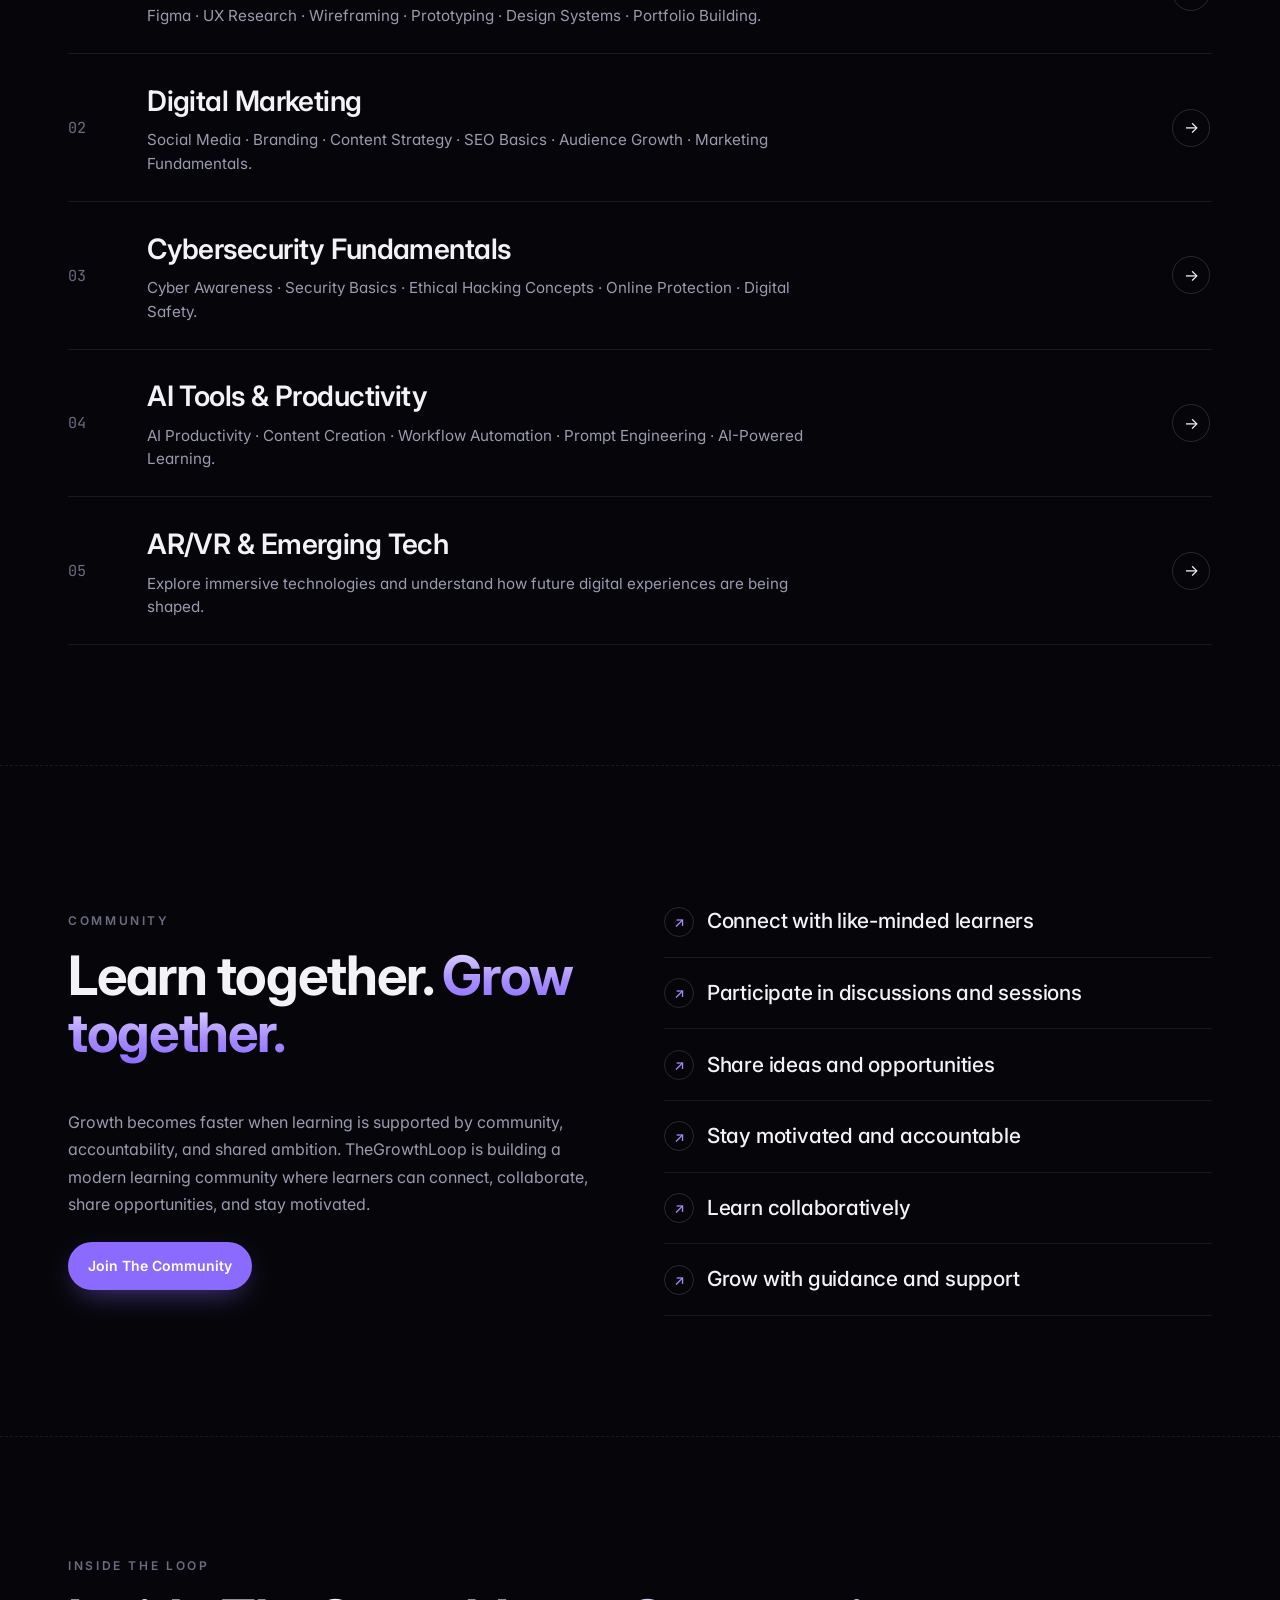
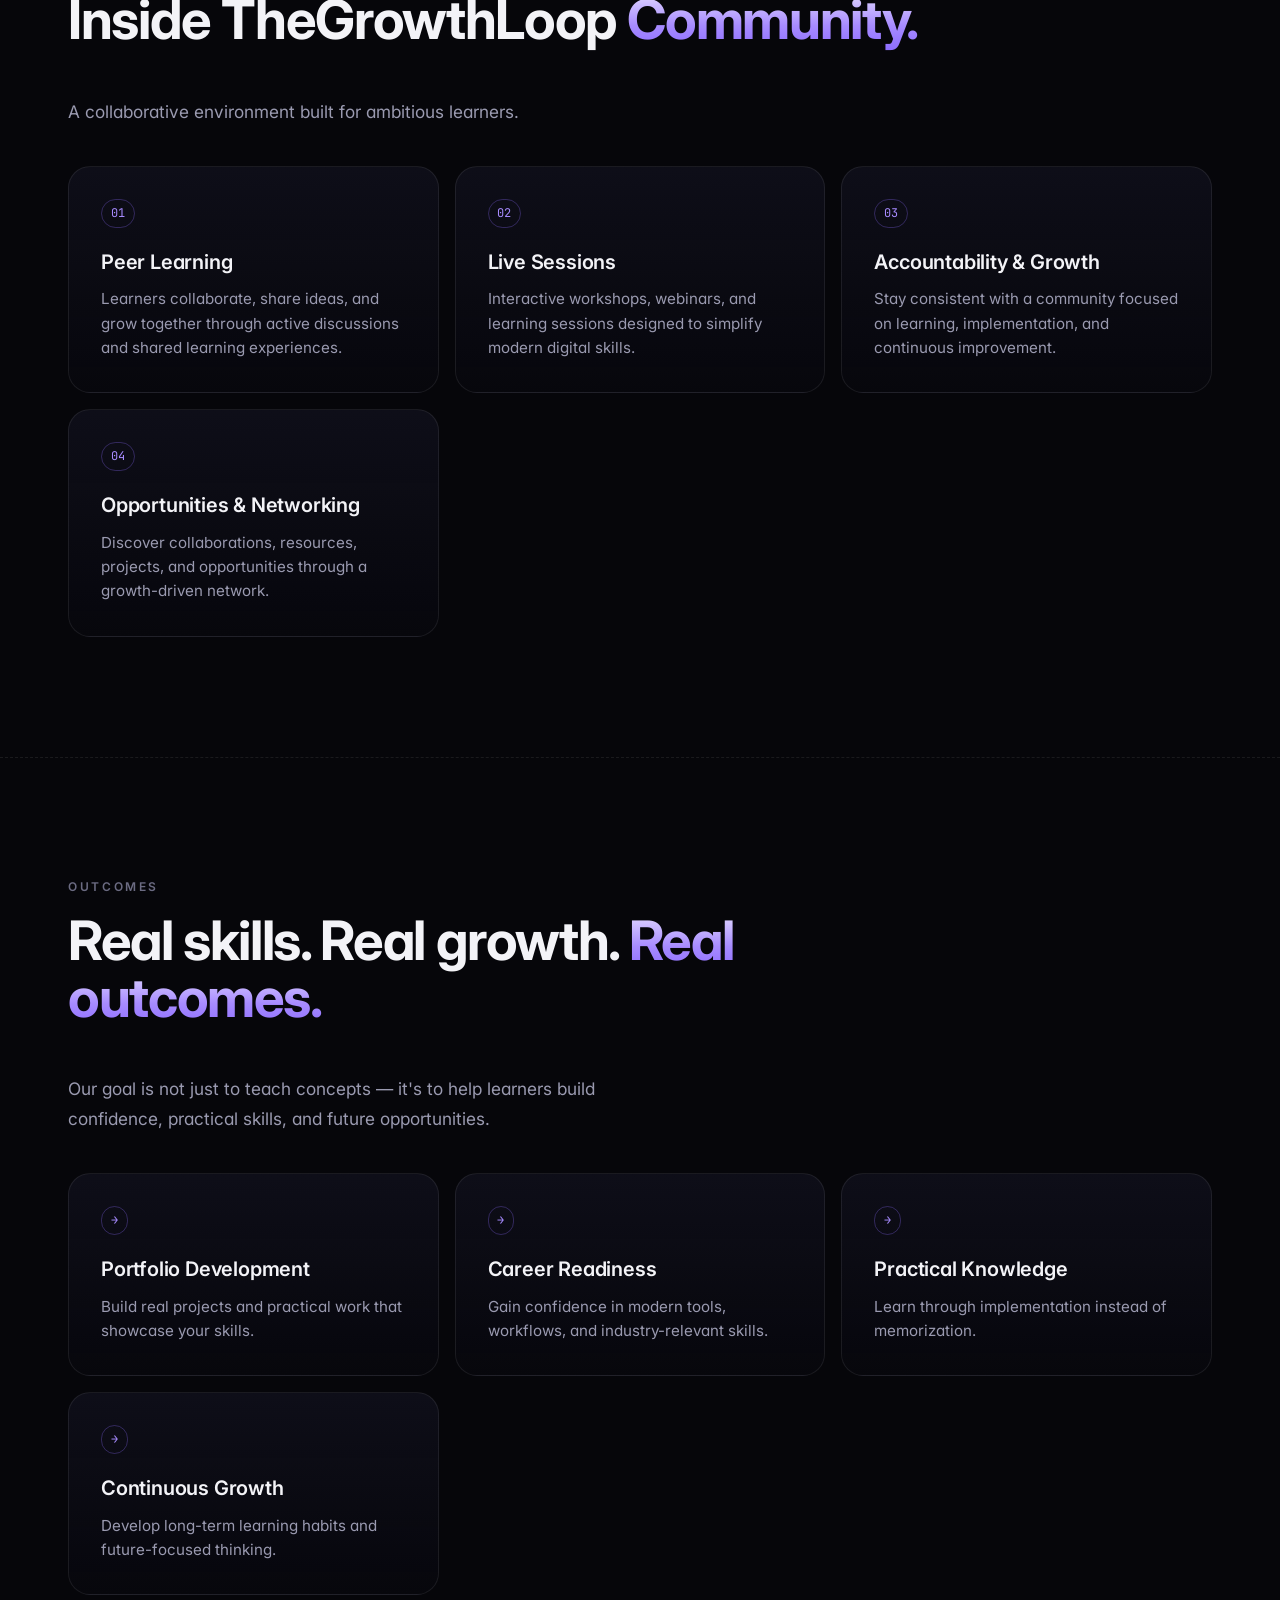
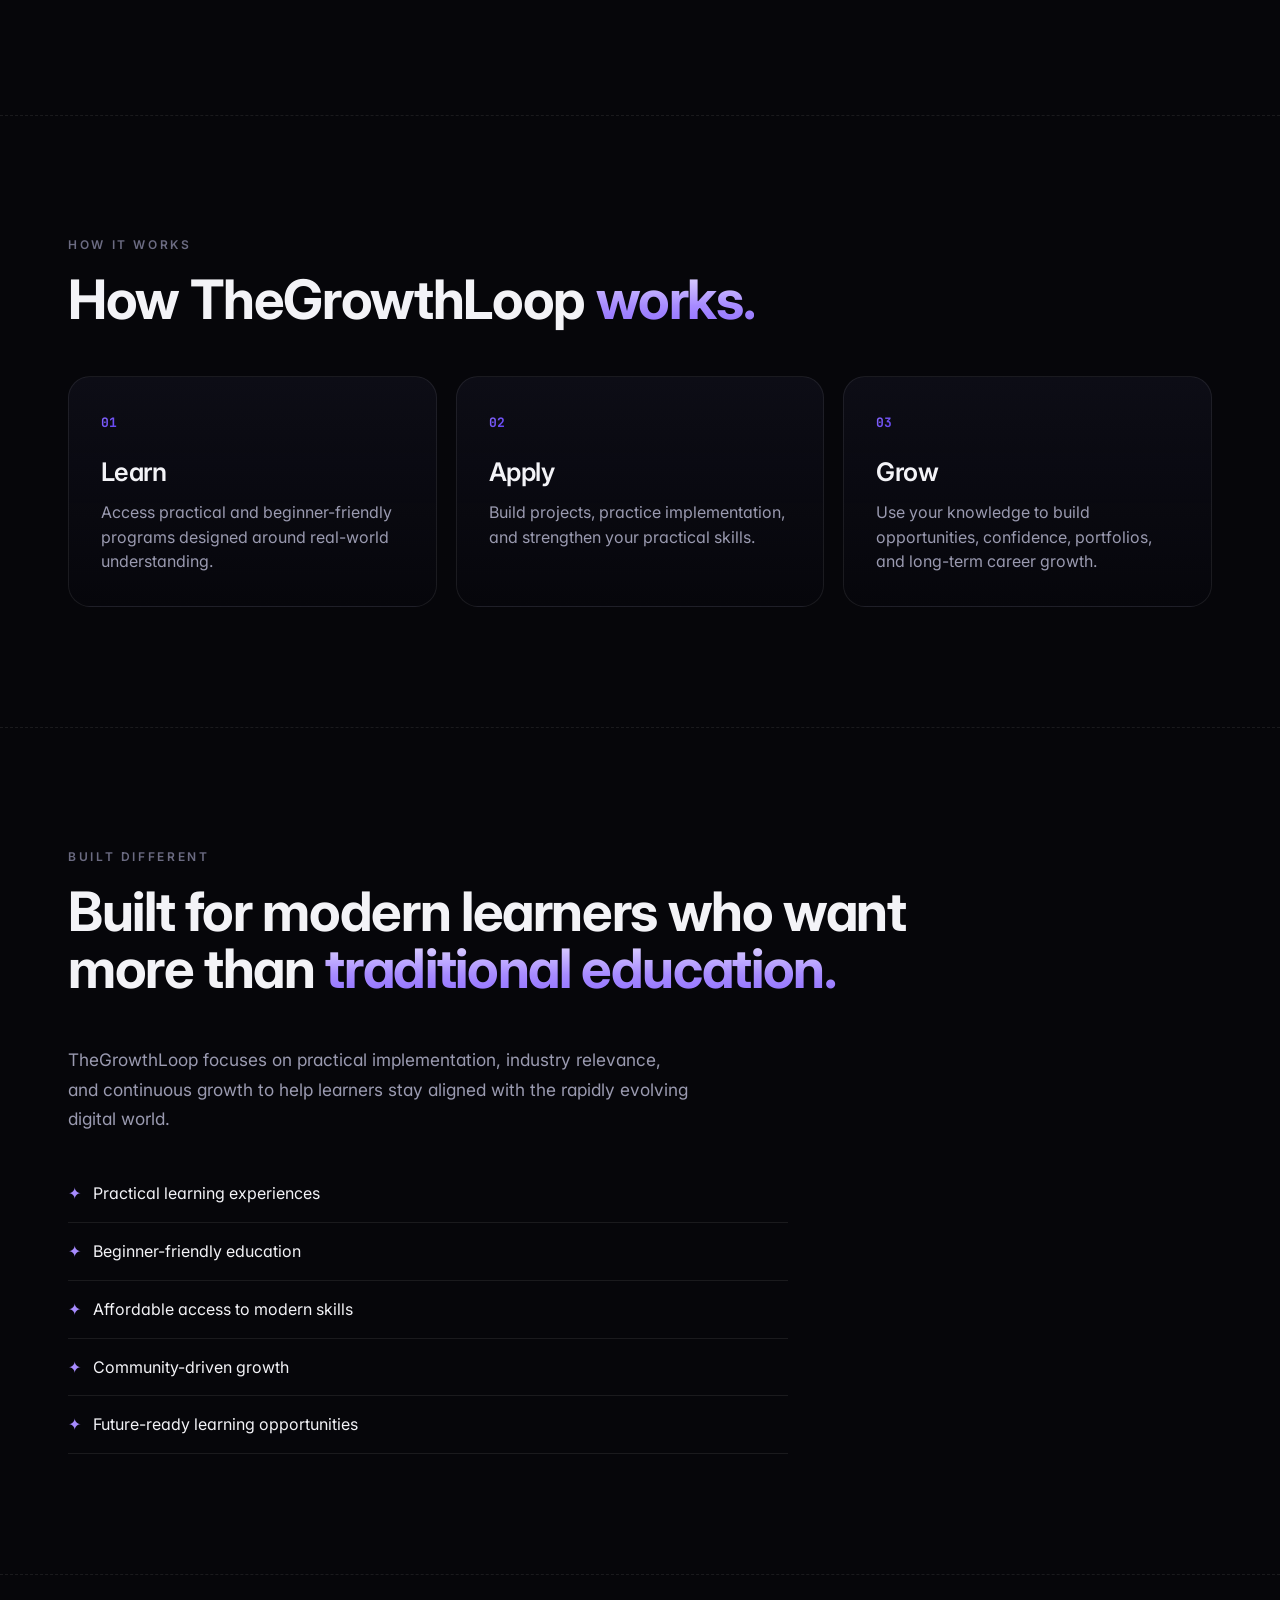
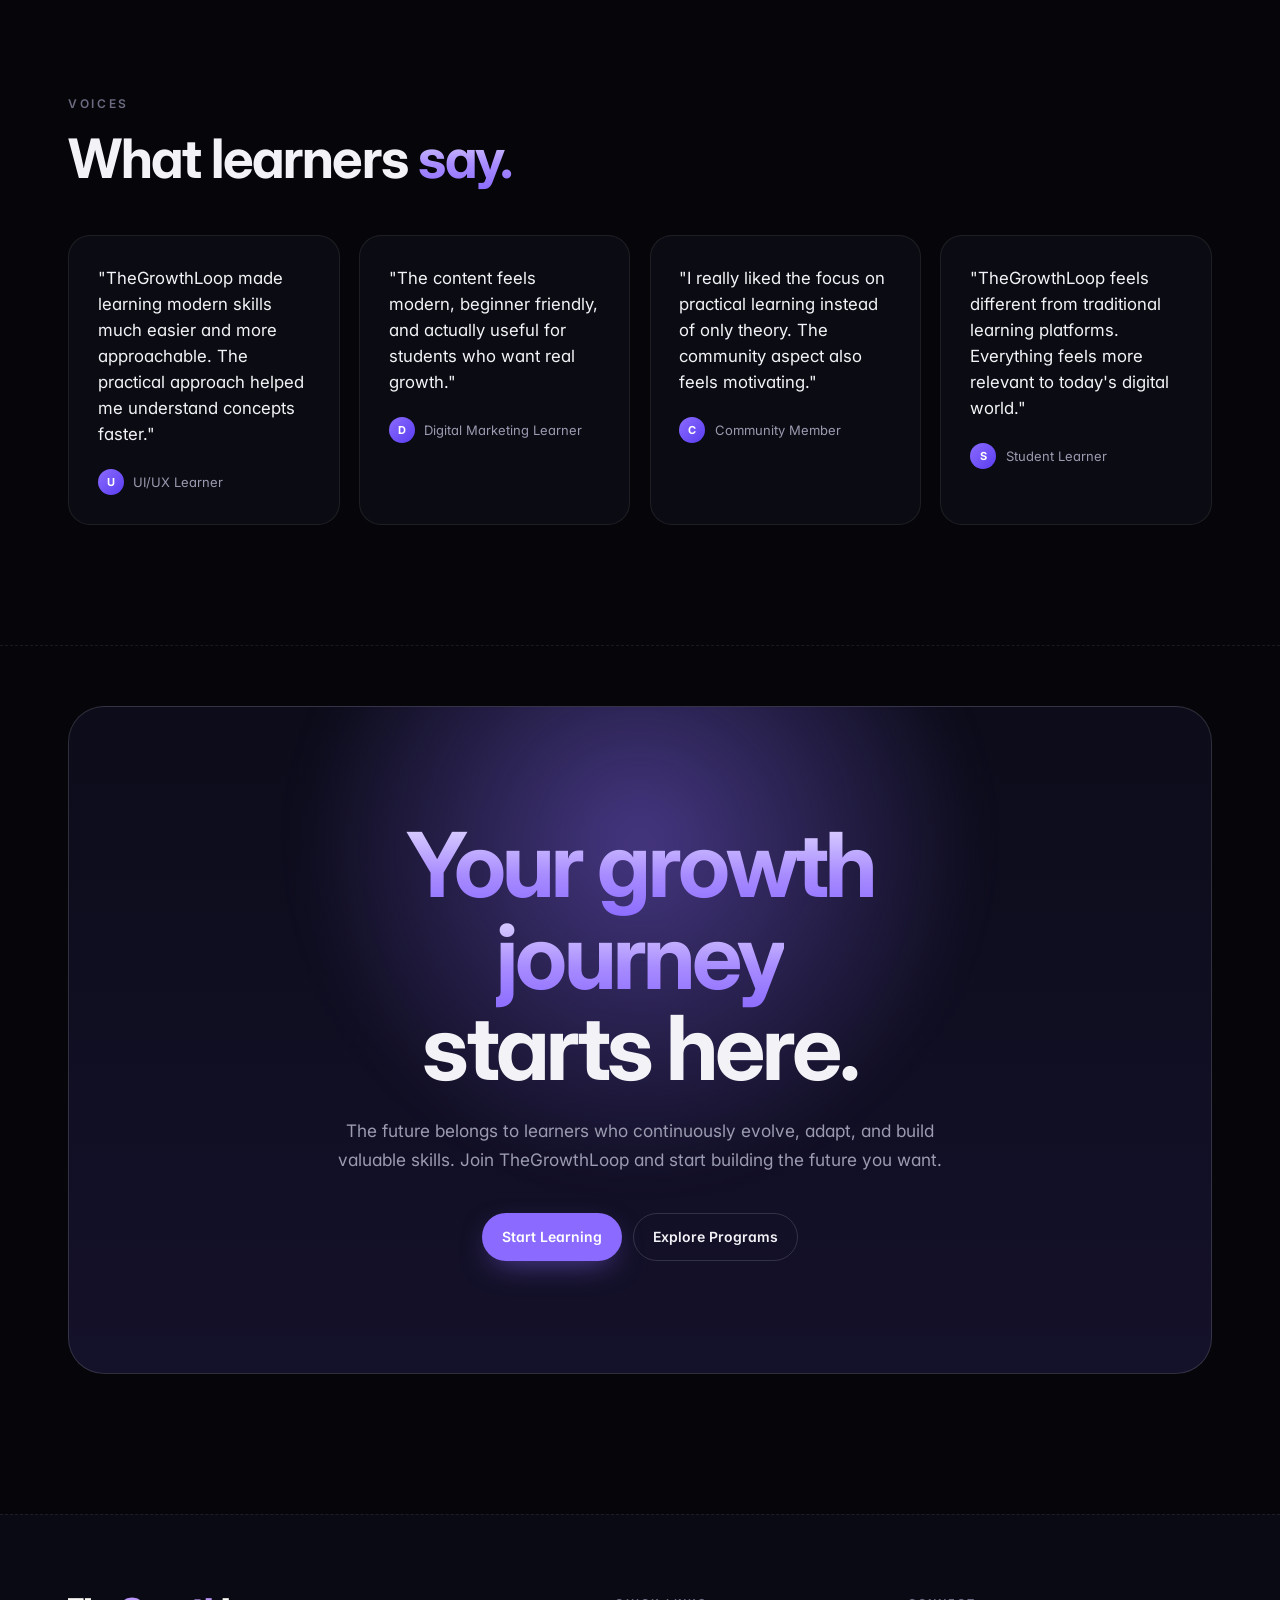
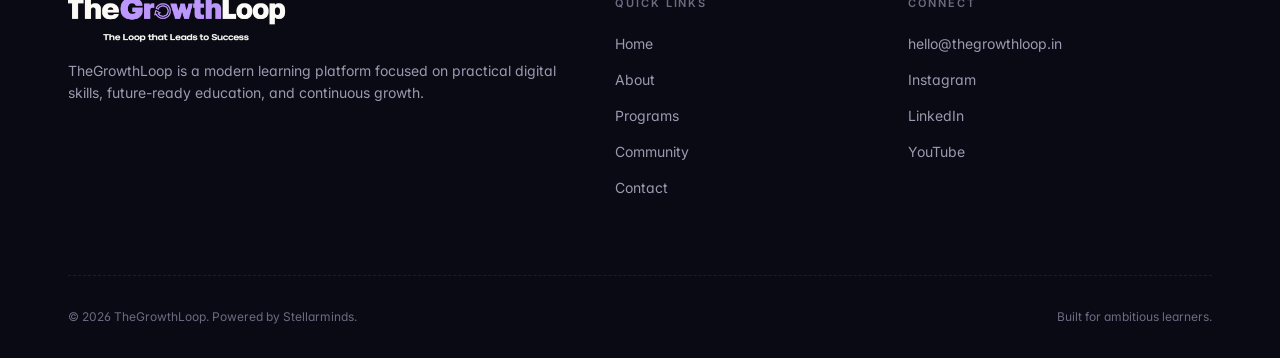
==== commit 53b67237: "Update index.html" ====
--- a/index.html
+++ b/index.html
@@ -234,7 +234,7 @@
           </div><span class="p-arrow">→</span>
         </li>
       </ul>
-      <div style="margin-top:2rem"><a href="programs.html" class="btn btn-ghost">Explore Programs →</a></div>
+      <!-- <div style="margin-top:2rem"><a href="programs.html" class="btn btn-ghost">Explore Programs →</a></div> -->
     </div>
   </section>
 
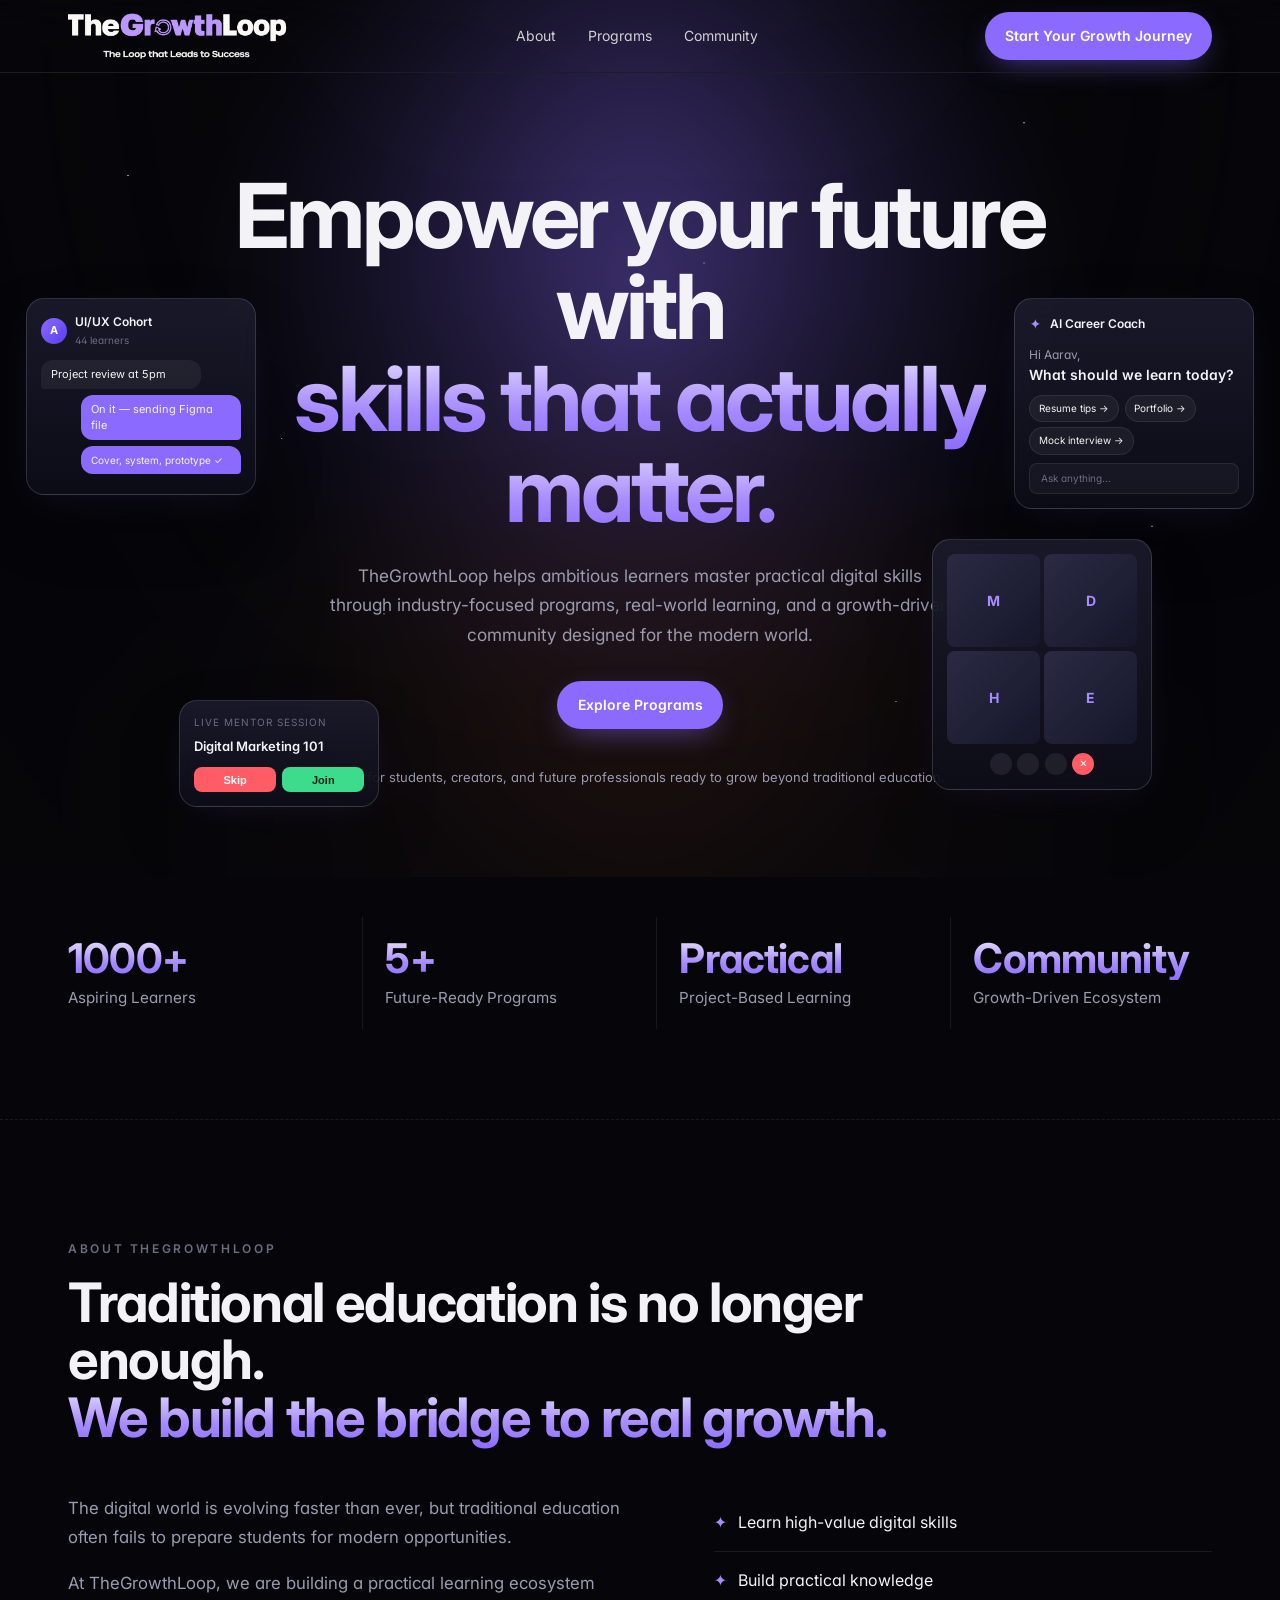
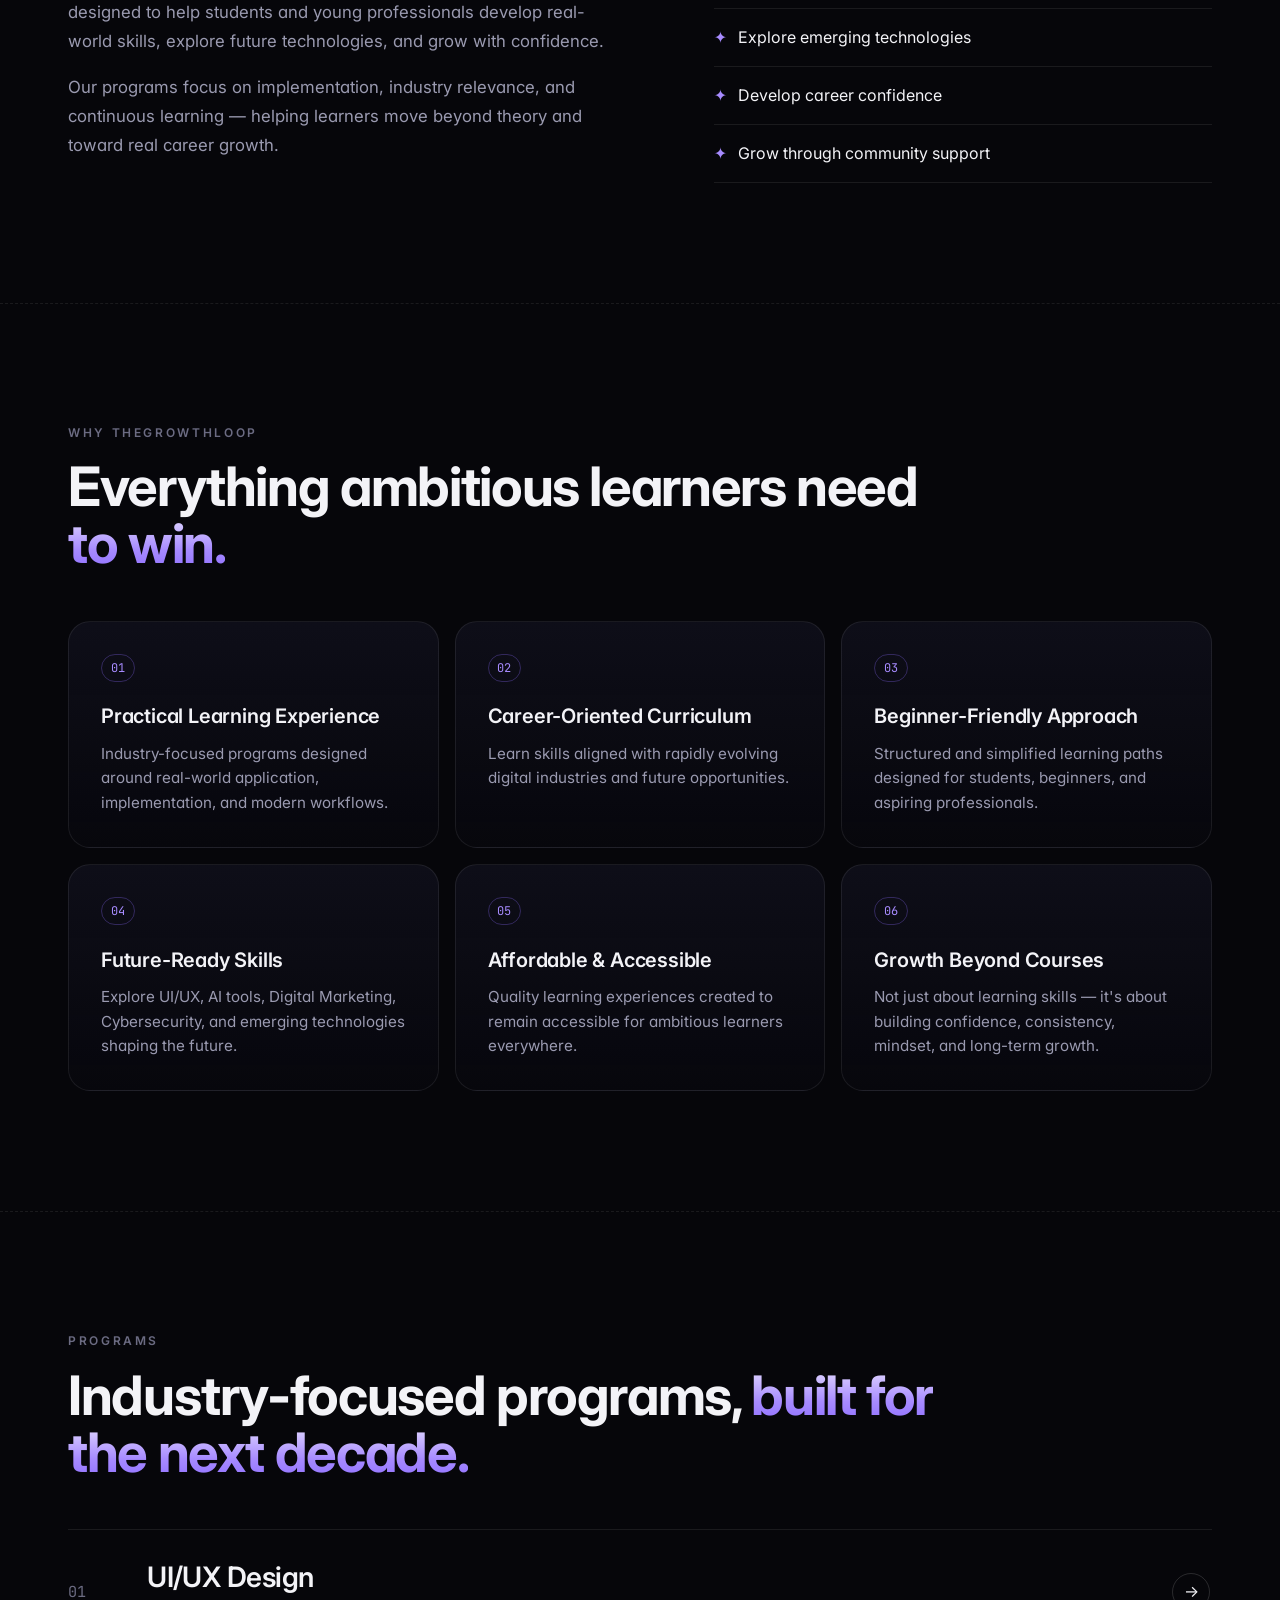
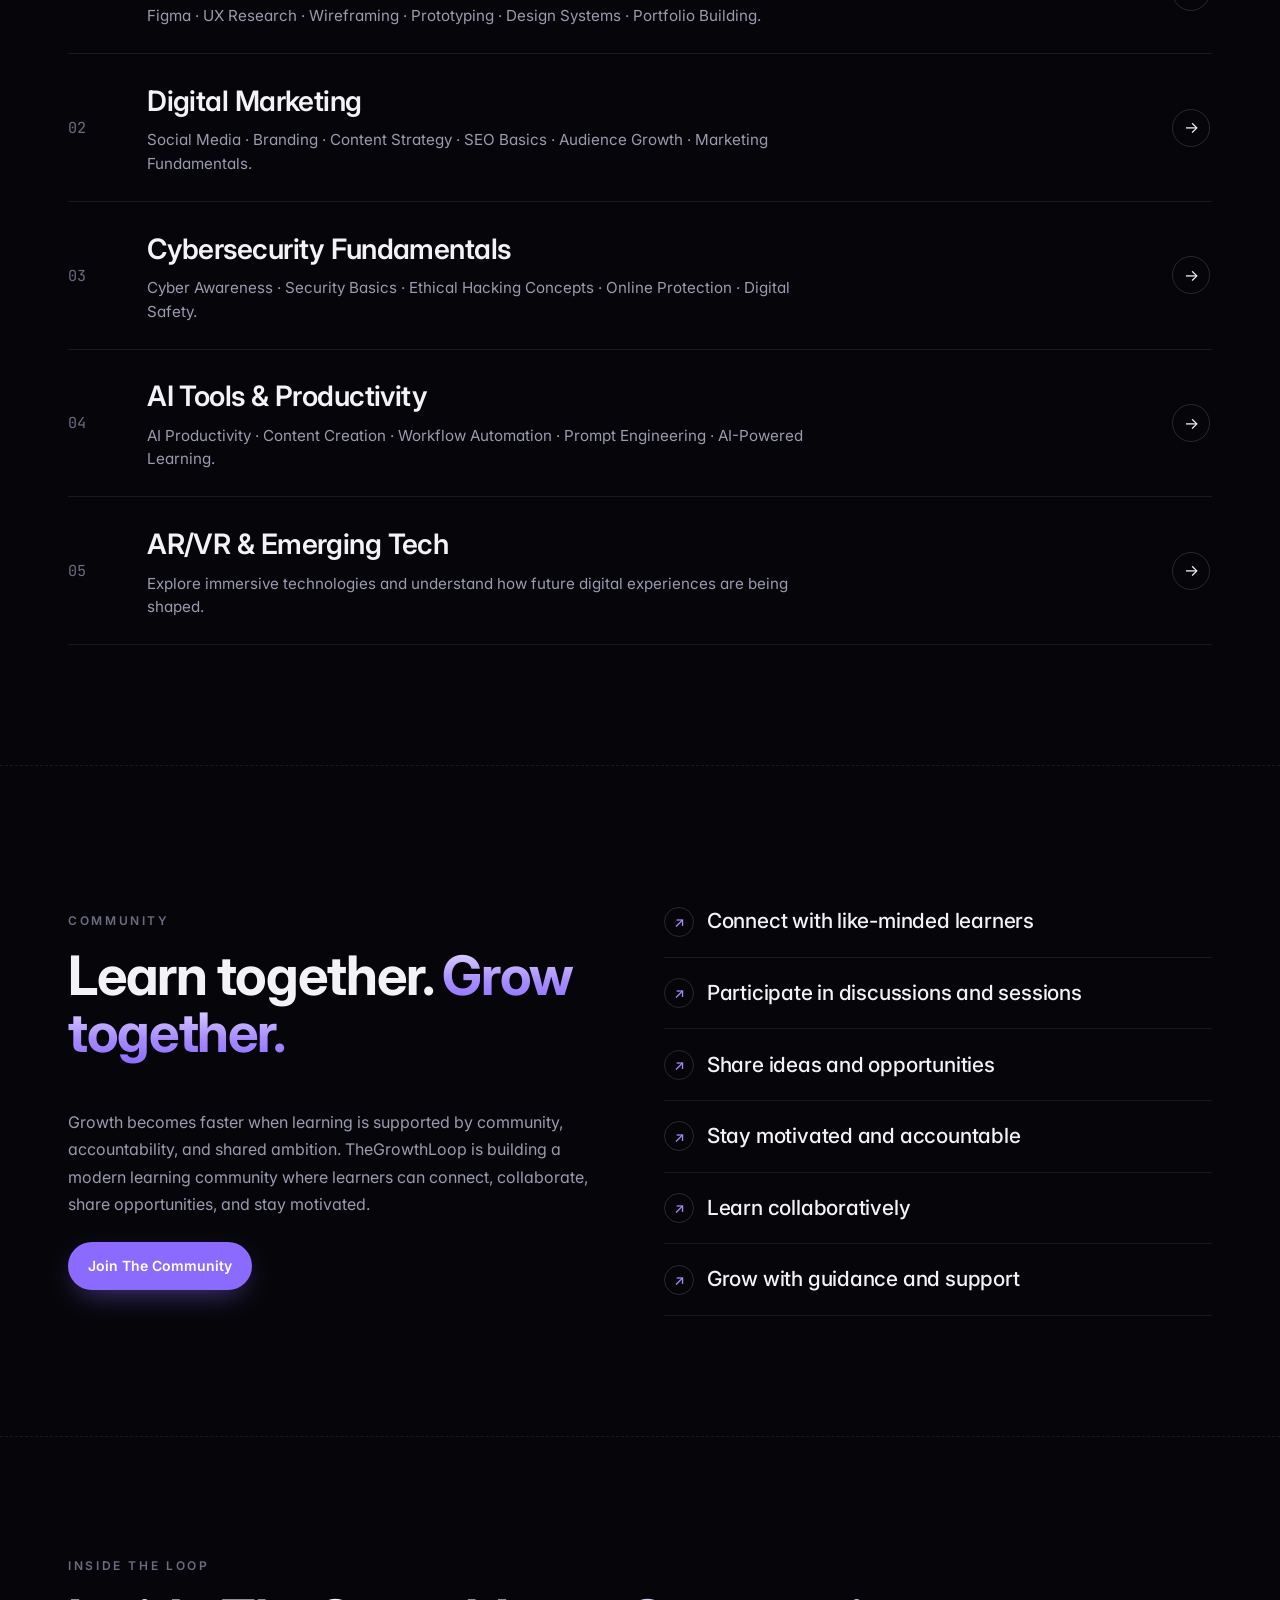
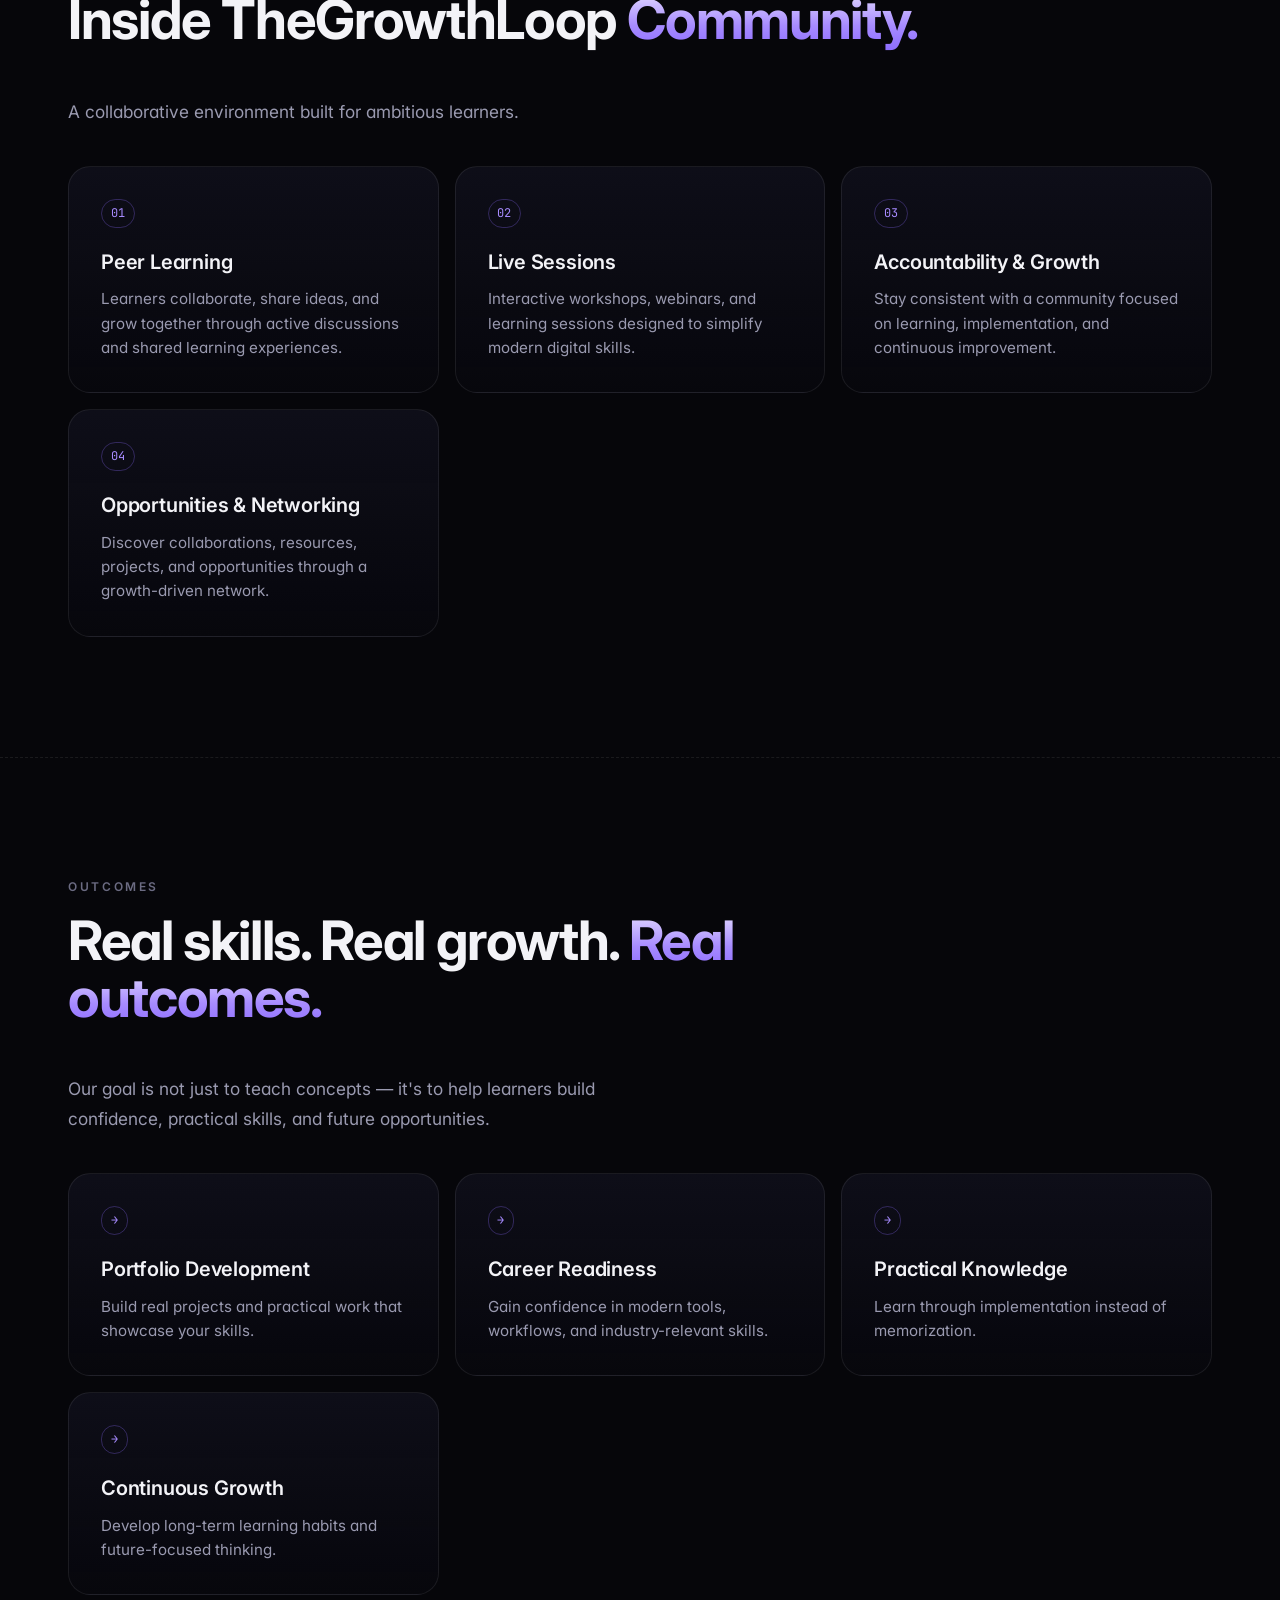
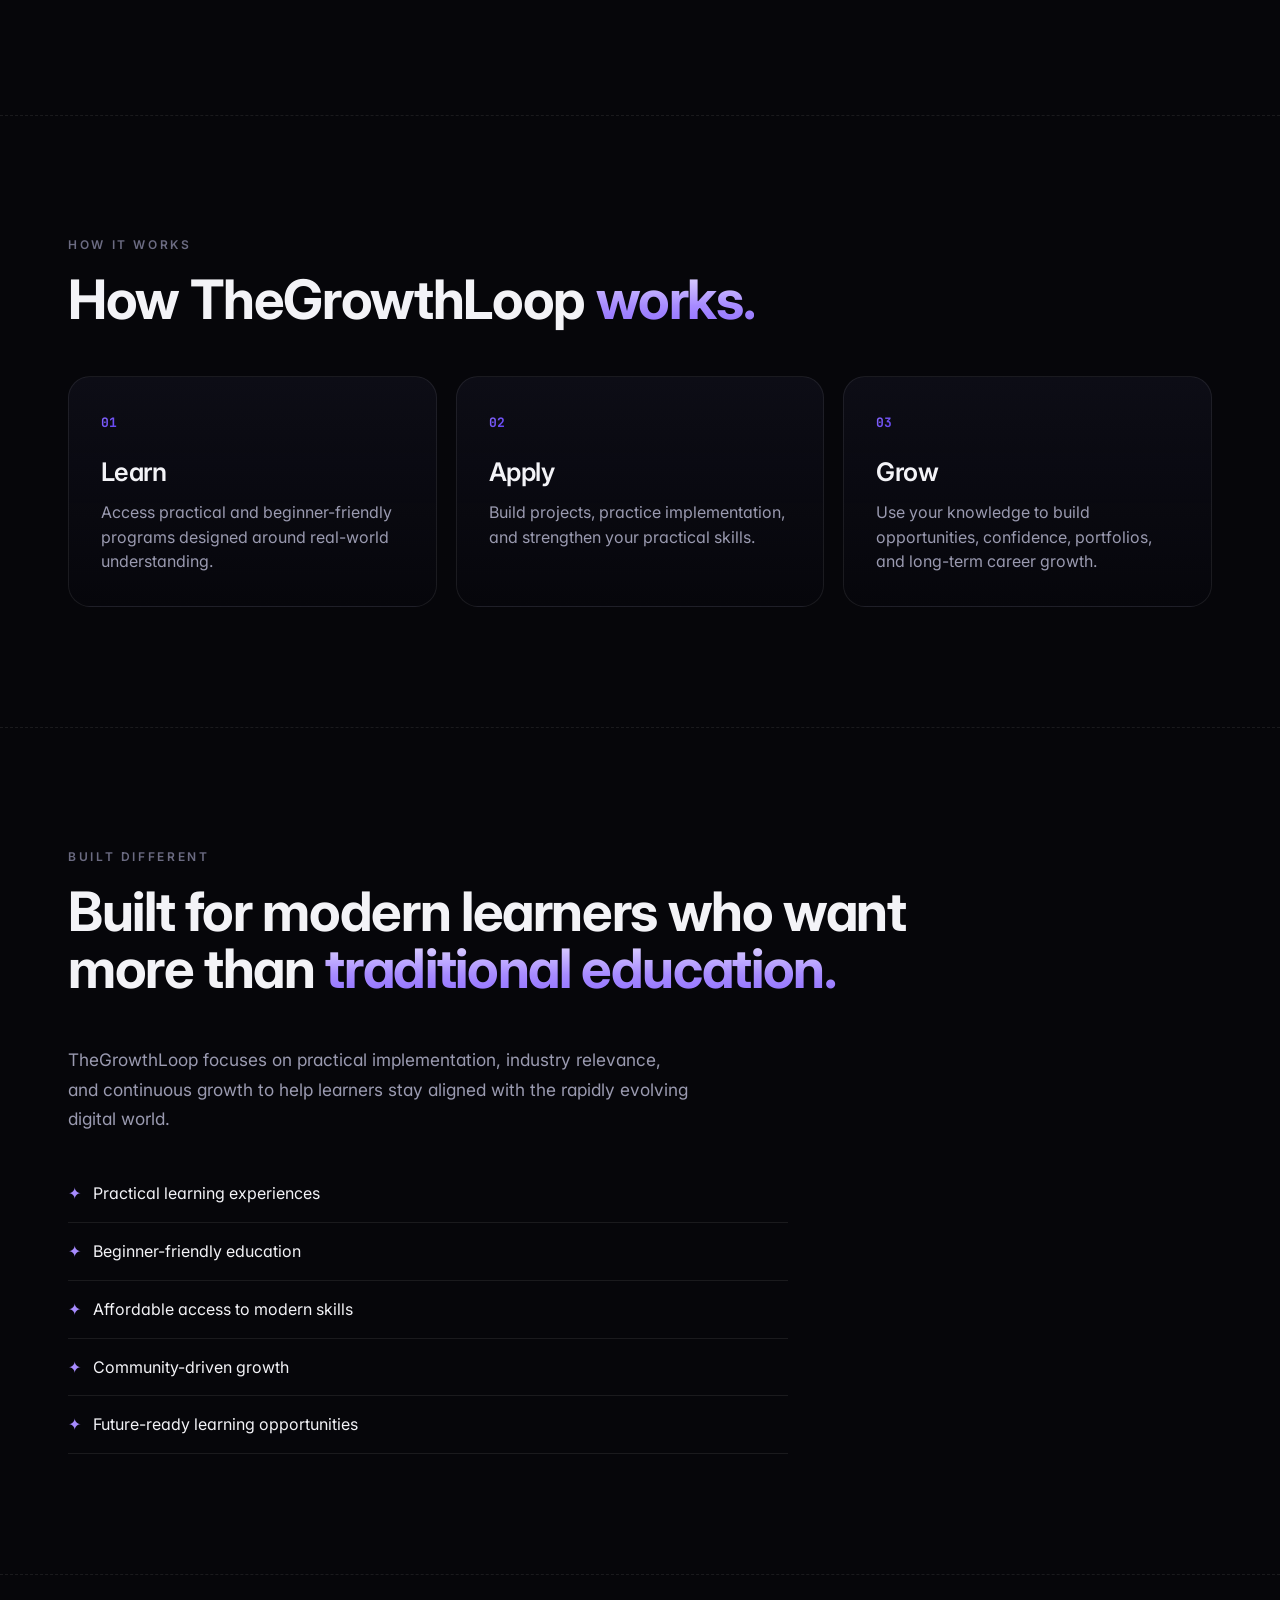
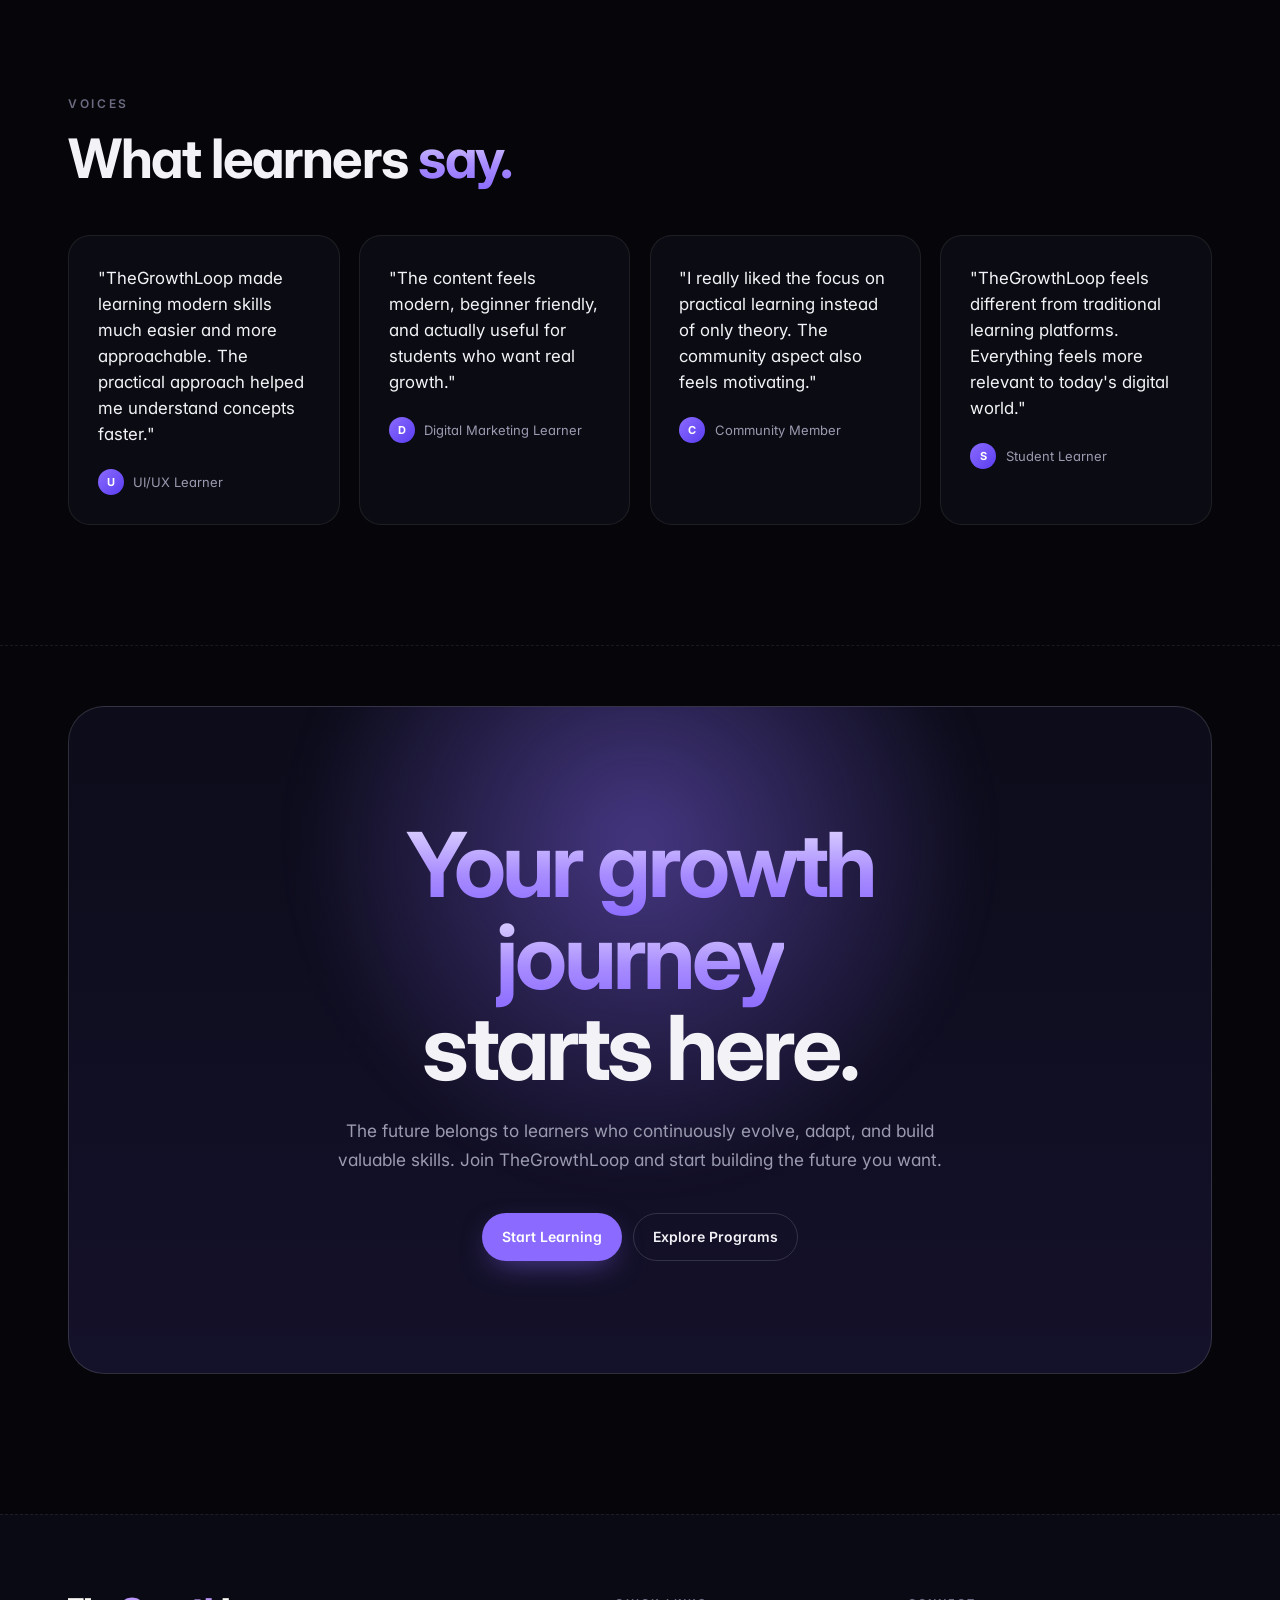
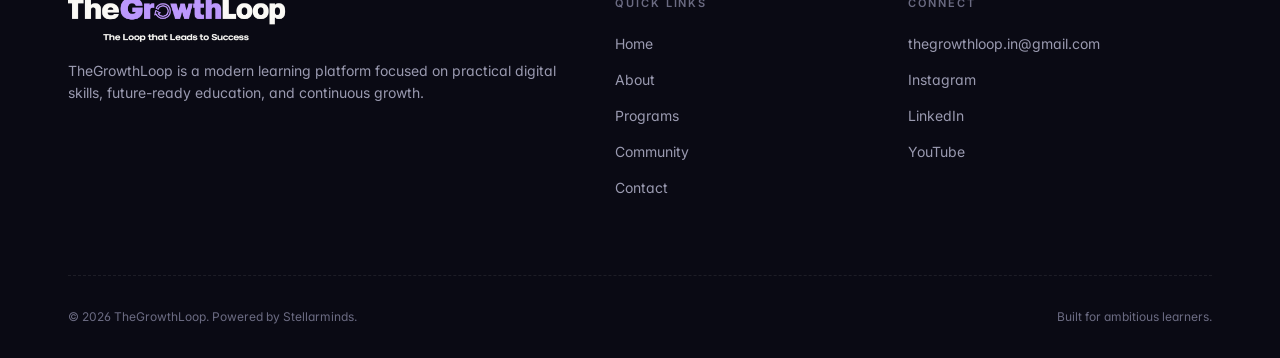
==== commit cceac01c: "Update index.html Updated Code" ====
--- a/index.html
+++ b/index.html
@@ -417,18 +417,18 @@
         <div>
           <p class="foot-head">Quick Links</p>
           <ul>
-            <li><a href="index.html">Home</a></li>
-            <li><a href="about.html">About</a></li>
-            <li><a href="programs.html">Programs</a></li>
-            <li><a href="community.html">Community</a></li>
+            <li><a href="#top">Home</a></li>
+            <li><a href="#about">About</a></li>
+            <li><a href="#programs">Programs</a></li>
+            <li><a href="#community">Community</a></li>
             <li><a href="contact.html">Contact</a></li>
           </ul>
         </div>
         <div>
           <p class="foot-head">Connect</p>
           <ul>
-            <li><a href="mailto:hello@thegrowthloop.in">hello@thegrowthloop.in</a></li>
-            <li><a href="https://instagram.com/thegrowthloop" target="_blank" rel="noreferrer">Instagram</a></li>
+            <li><a href="mailto:thegrowthloop.in@gmail.com">thegrowthloop.in@gmail.com</a></li>
+            <li><a href="https://instagram.com/thegrowthloop.live" target="_blank" rel="noreferrer">Instagram</a></li>
             <li><a href="#" target="_blank" rel="noreferrer">LinkedIn</a></li>
             <li><a href="#" target="_blank" rel="noreferrer">YouTube</a></li>
           </ul>
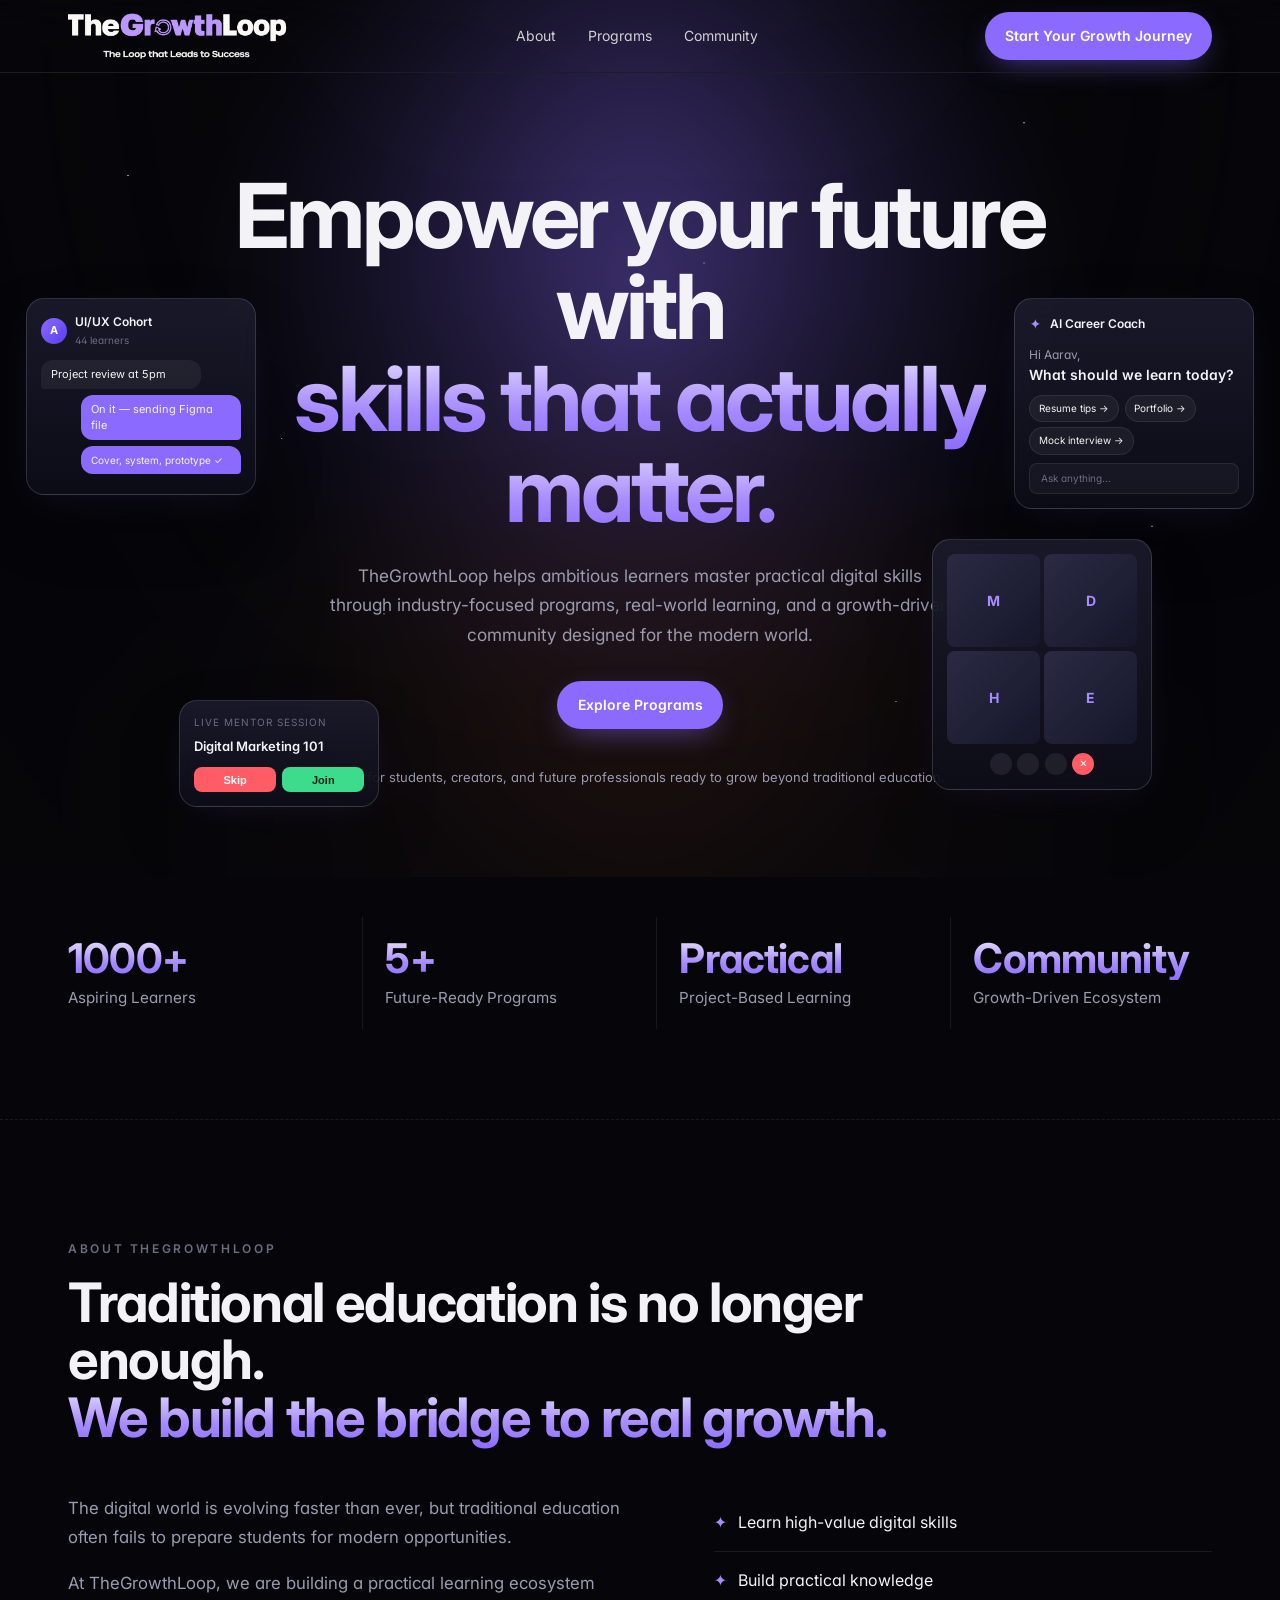
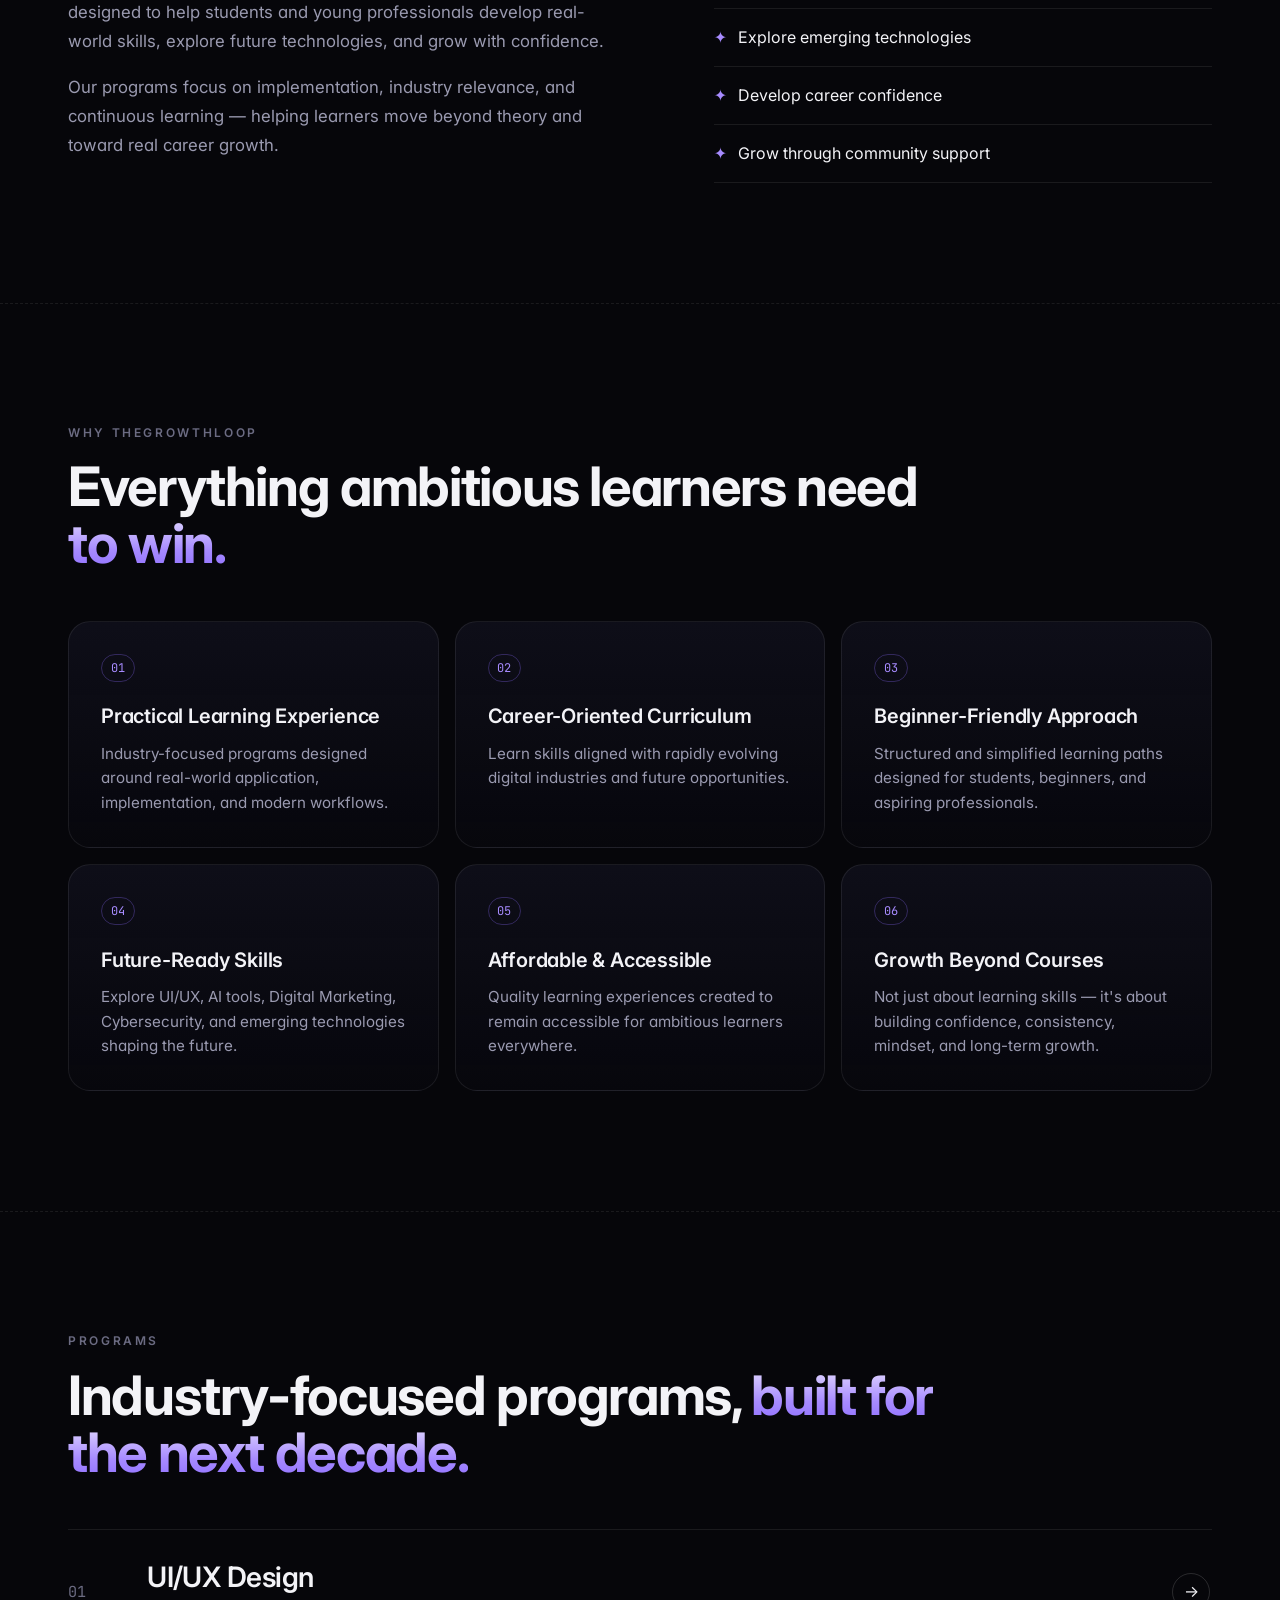
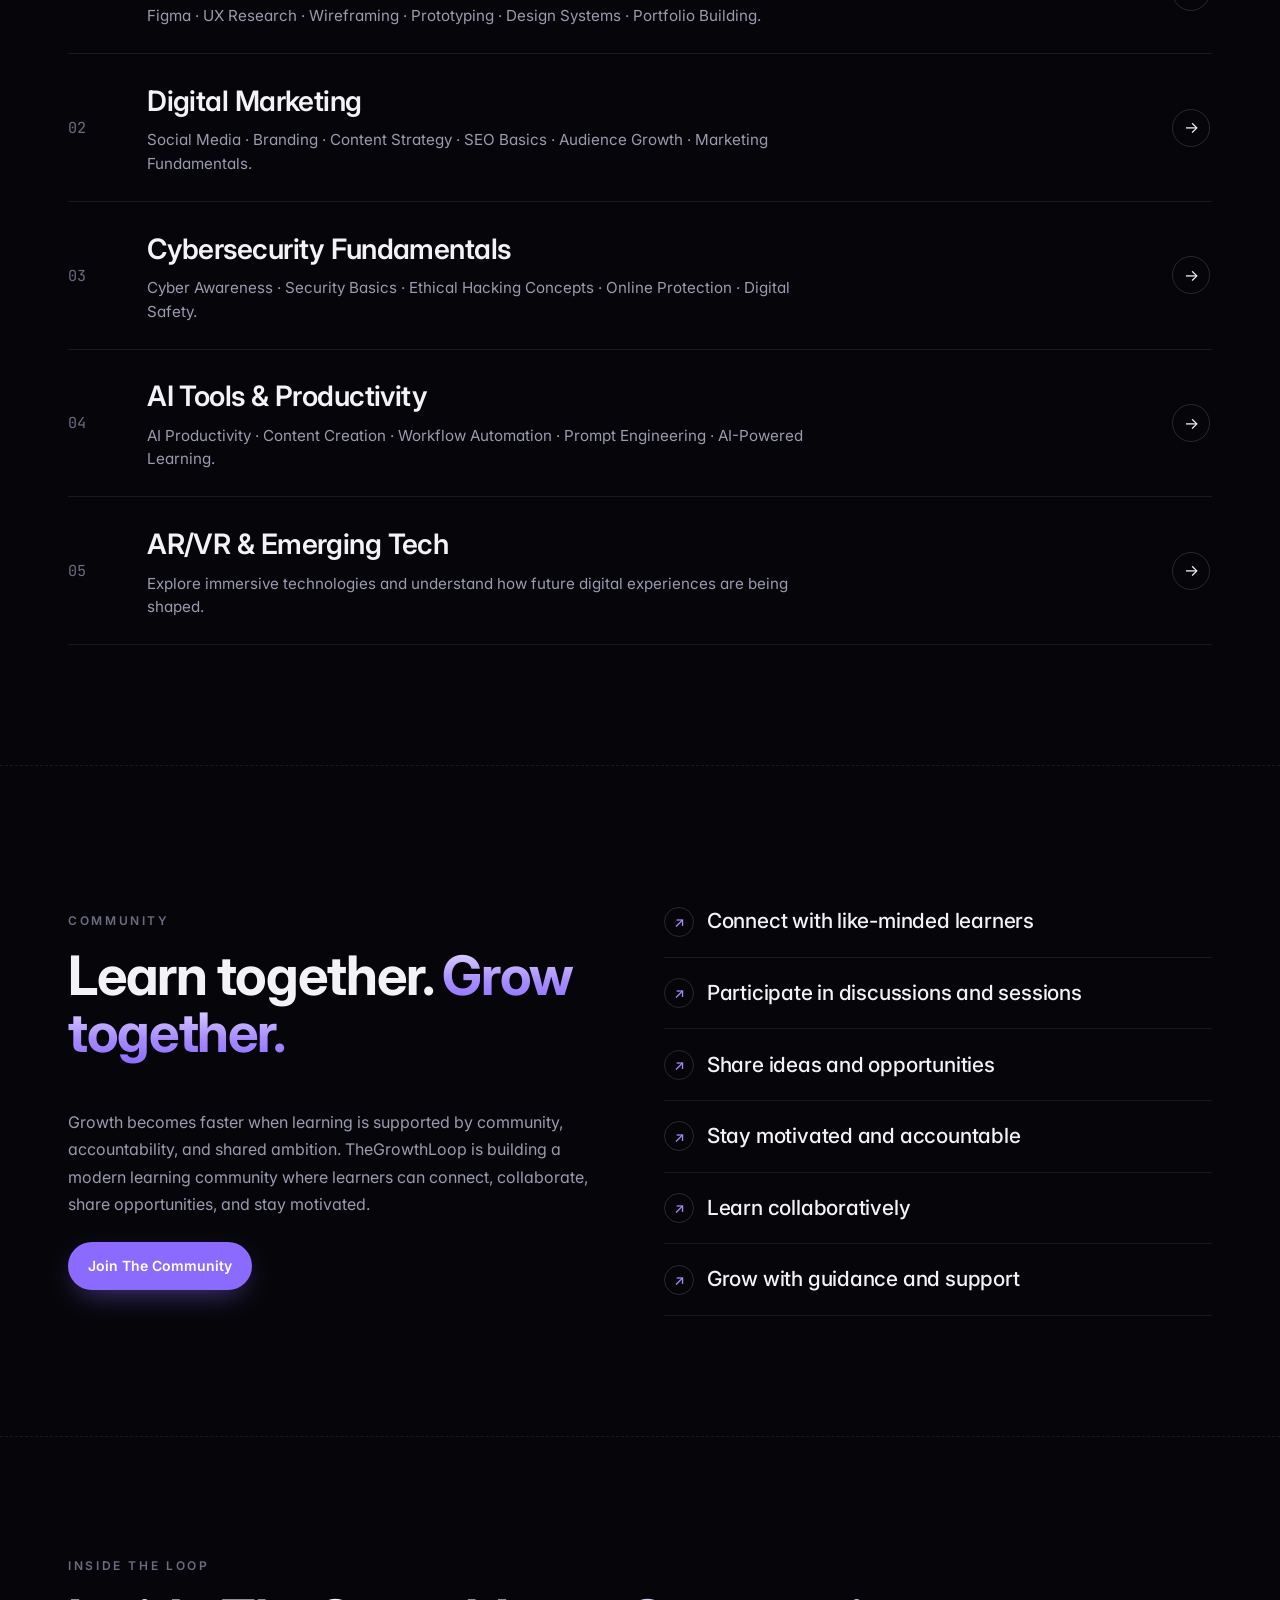
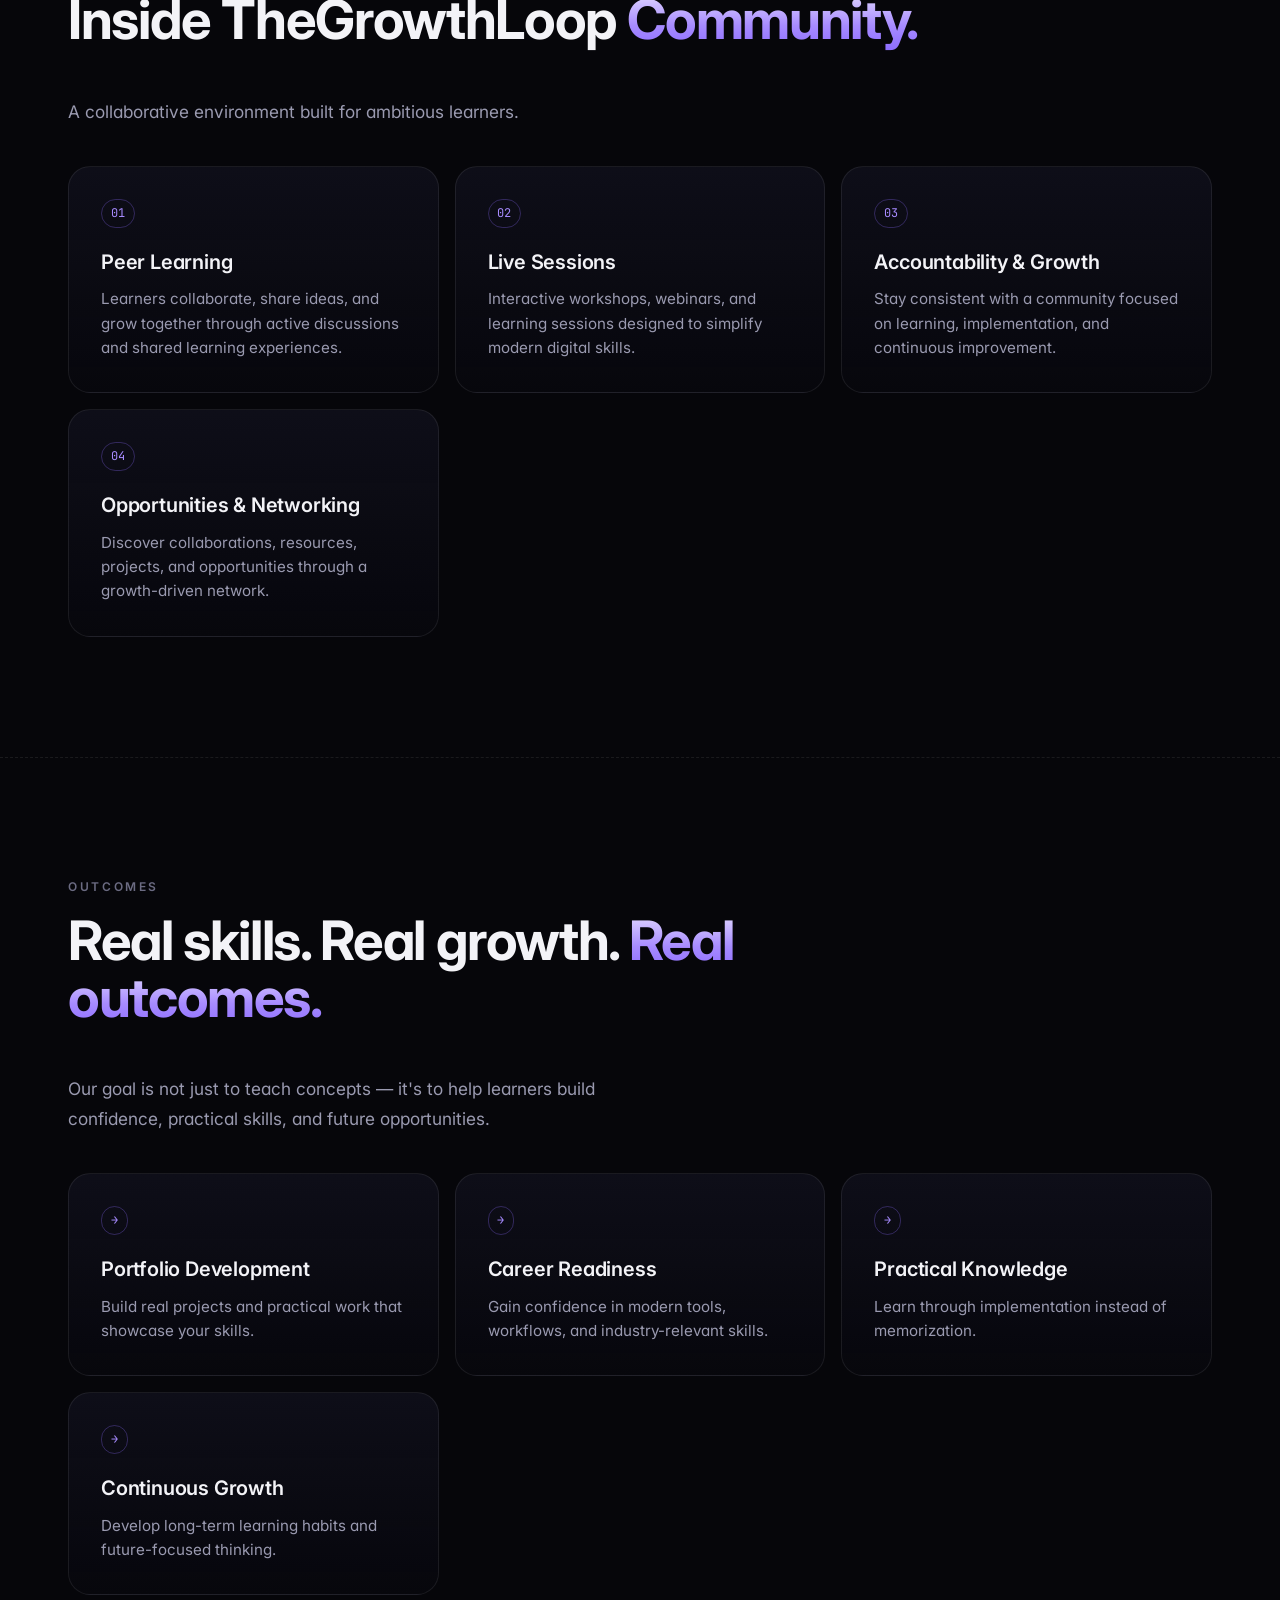
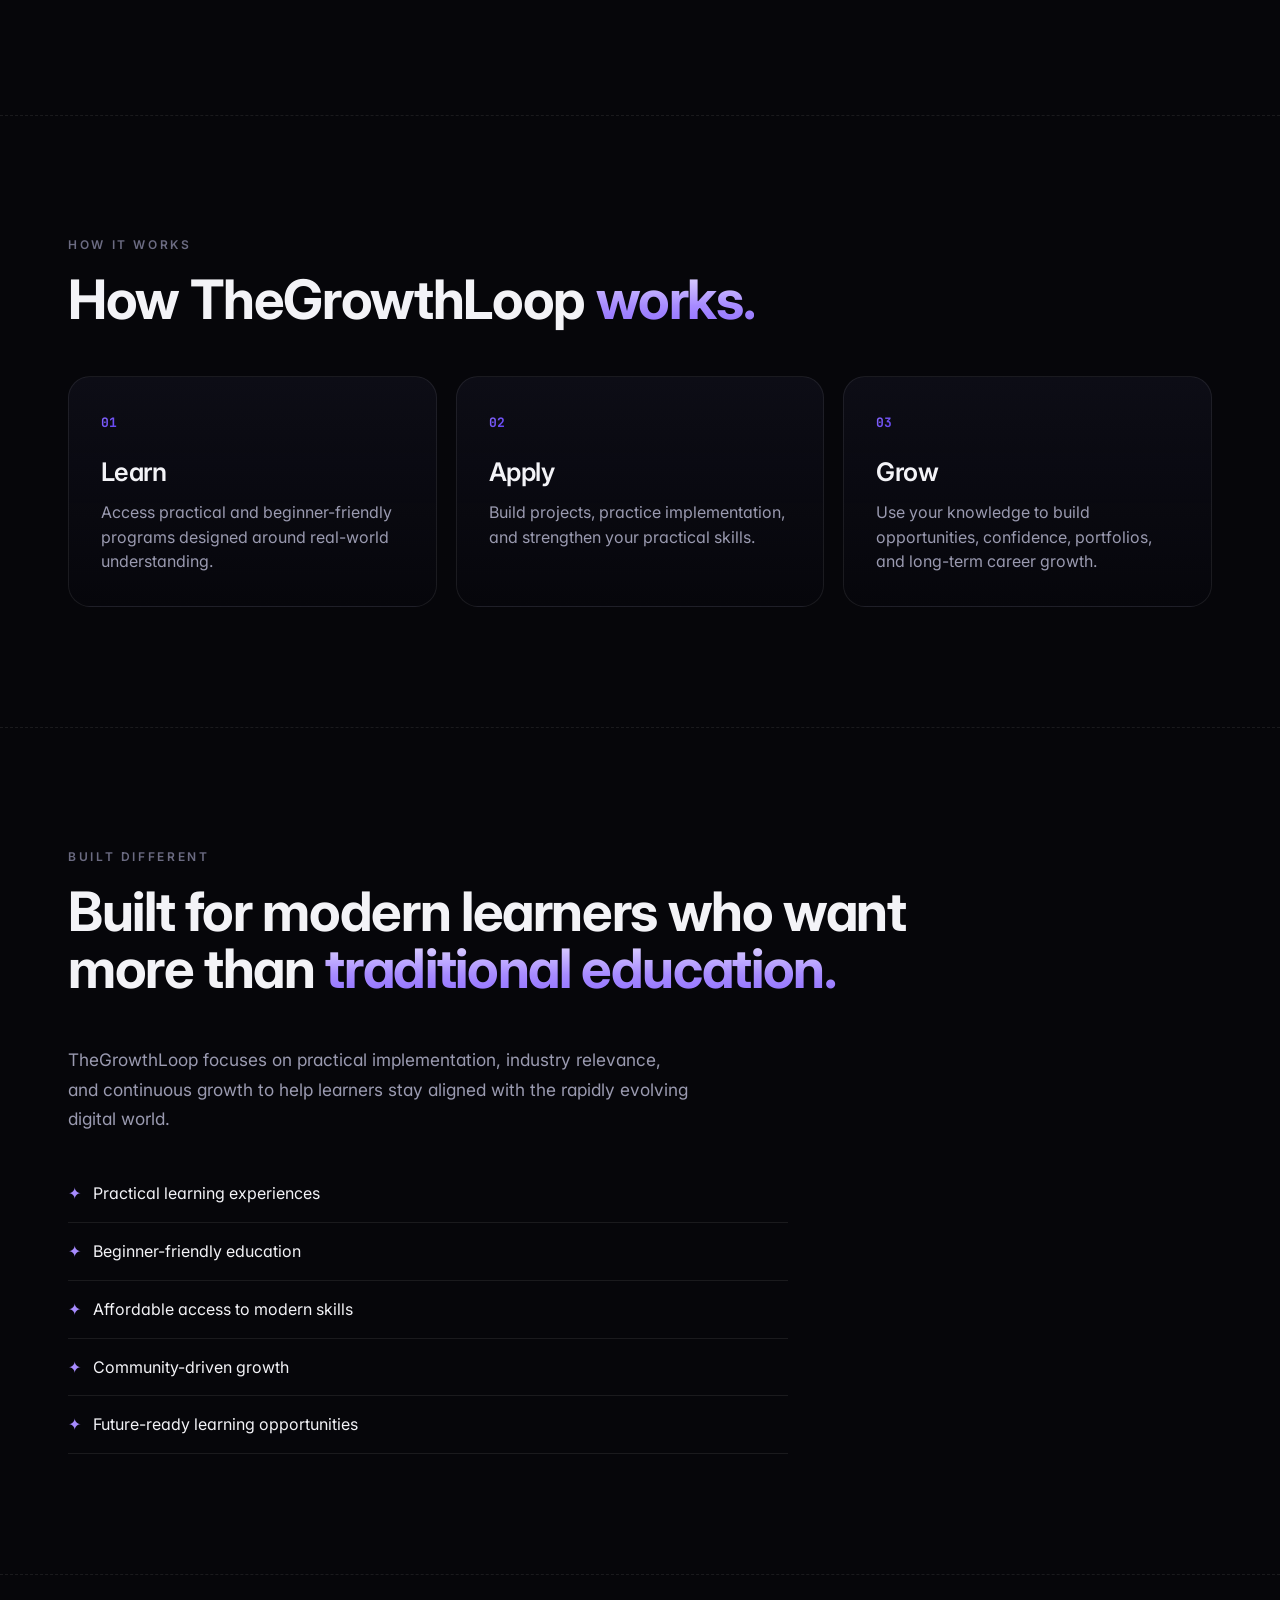
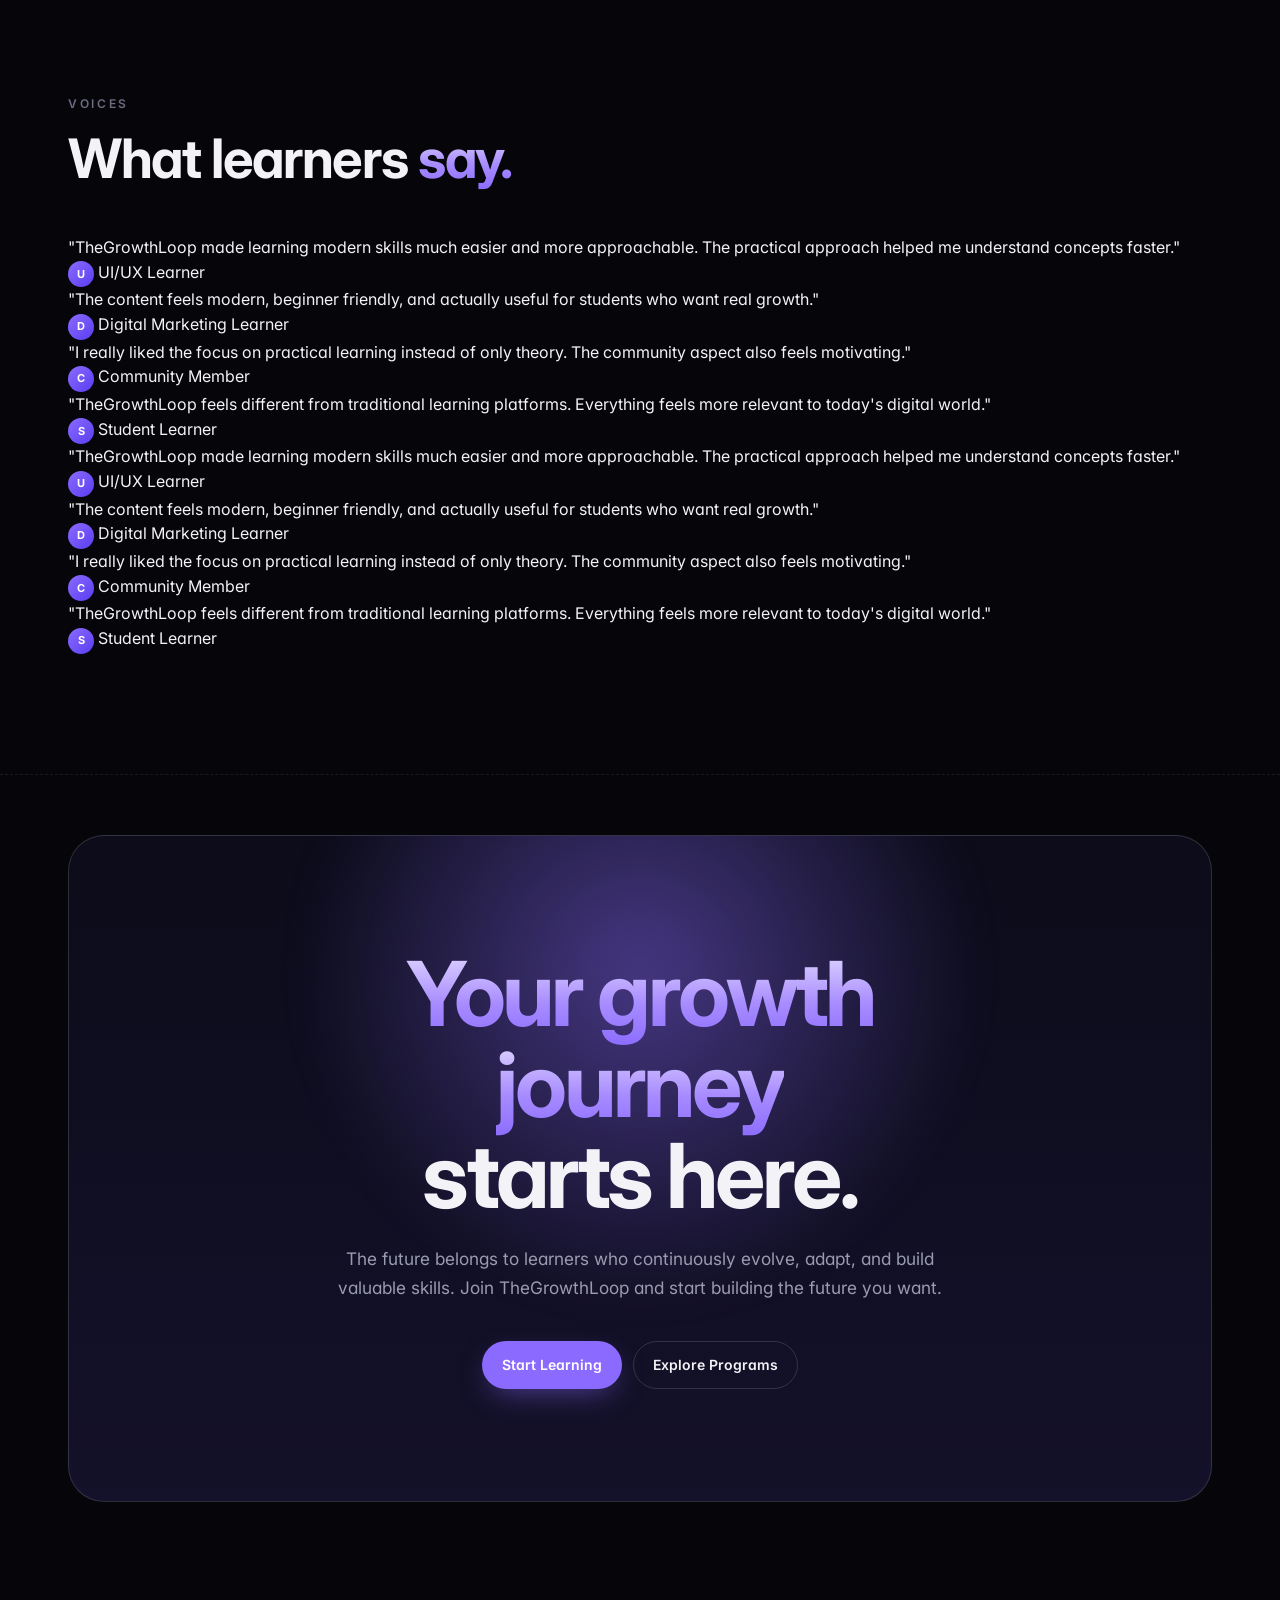
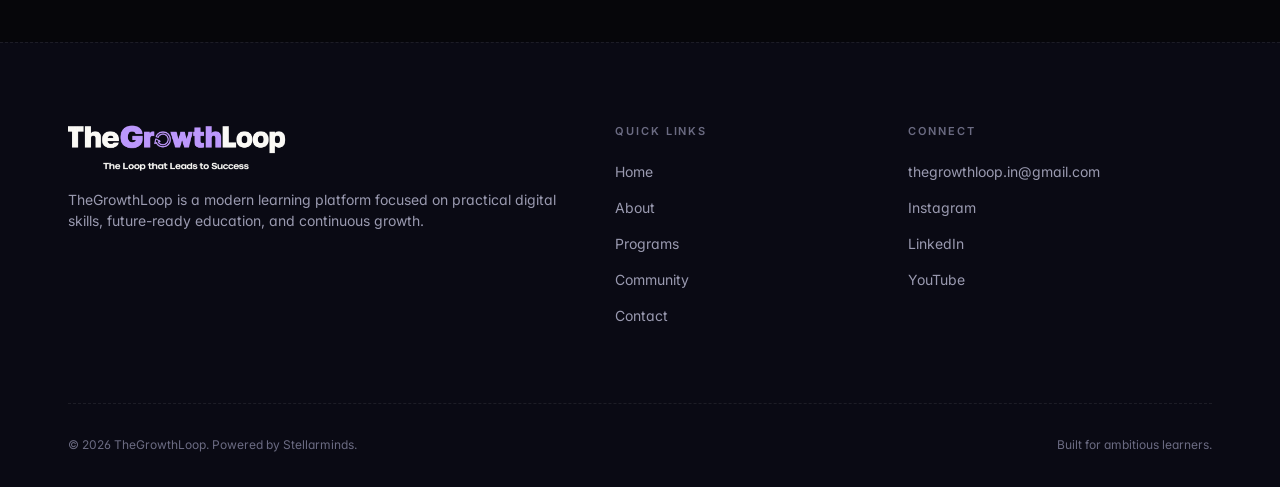
==== commit a96b5569: "Update index.html carousel" ====
--- a/index.html
+++ b/index.html
@@ -357,7 +357,7 @@
   </section>
 
   <!-- TESTIMONIALS -->
-  <section class="section">
+  <!-- <section class="section">
     <div class="container">
       <p class="eyebrow reveal">VOICES</p>
       <h2 class="h2 reveal">What learners <span class="grad">say.</span></h2>
@@ -384,7 +384,85 @@
         </figure>
       </div>
     </div>
-  </section>
+  </section> -->
+  <section class="section">
+  <div class="container">
+    <p class="eyebrow reveal">VOICES</p>
+    <h2 class="h2 reveal">What learners <span class="grad">say.</span></h2>
+
+    <div class="testimonials-slider">
+      <div class="testimonials-track">
+
+        <!-- Original Cards -->
+        <figure class="testimonial-card reveal">
+          <blockquote>
+            "TheGrowthLoop made learning modern skills much easier and more approachable.
+            The practical approach helped me understand concepts faster."
+          </blockquote>
+          <figcaption><span class="t-av">U</span> UI/UX Learner</figcaption>
+        </figure>
+
+        <figure class="testimonial-card">
+          <blockquote>
+            "The content feels modern, beginner friendly, and actually useful for students
+            who want real growth."
+          </blockquote>
+          <figcaption><span class="t-av">D</span> Digital Marketing Learner</figcaption>
+        </figure>
+
+        <figure class="testimonial-card">
+          <blockquote>
+            "I really liked the focus on practical learning instead of only theory.
+            The community aspect also feels motivating."
+          </blockquote>
+          <figcaption><span class="t-av">C</span> Community Member</figcaption>
+        </figure>
+
+        <figure class="testimonial-card">
+          <blockquote>
+            "TheGrowthLoop feels different from traditional learning platforms.
+            Everything feels more relevant to today's digital world."
+          </blockquote>
+          <figcaption><span class="t-av">S</span> Student Learner</figcaption>
+        </figure>
+
+        <!-- Duplicate Cards For Infinite Loop -->
+        <figure class="testimonial-card">
+          <blockquote>
+            "TheGrowthLoop made learning modern skills much easier and more approachable.
+            The practical approach helped me understand concepts faster."
+          </blockquote>
+          <figcaption><span class="t-av">U</span> UI/UX Learner</figcaption>
+        </figure>
+
+        <figure class="testimonial-card">
+          <blockquote>
+            "The content feels modern, beginner friendly, and actually useful for students
+            who want real growth."
+          </blockquote>
+          <figcaption><span class="t-av">D</span> Digital Marketing Learner</figcaption>
+        </figure>
+
+        <figure class="testimonial-card">
+          <blockquote>
+            "I really liked the focus on practical learning instead of only theory.
+            The community aspect also feels motivating."
+          </blockquote>
+          <figcaption><span class="t-av">C</span> Community Member</figcaption>
+        </figure>
+
+        <figure class="testimonial-card">
+          <blockquote>
+            "TheGrowthLoop feels different from traditional learning platforms.
+            Everything feels more relevant to today's digital world."
+          </blockquote>
+          <figcaption><span class="t-av">S</span> Student Learner</figcaption>
+        </figure>
+
+      </div>
+    </div>
+  </div>
+</section>
 
   <!-- CTA -->
   <section id="cta" class="section cta-section">
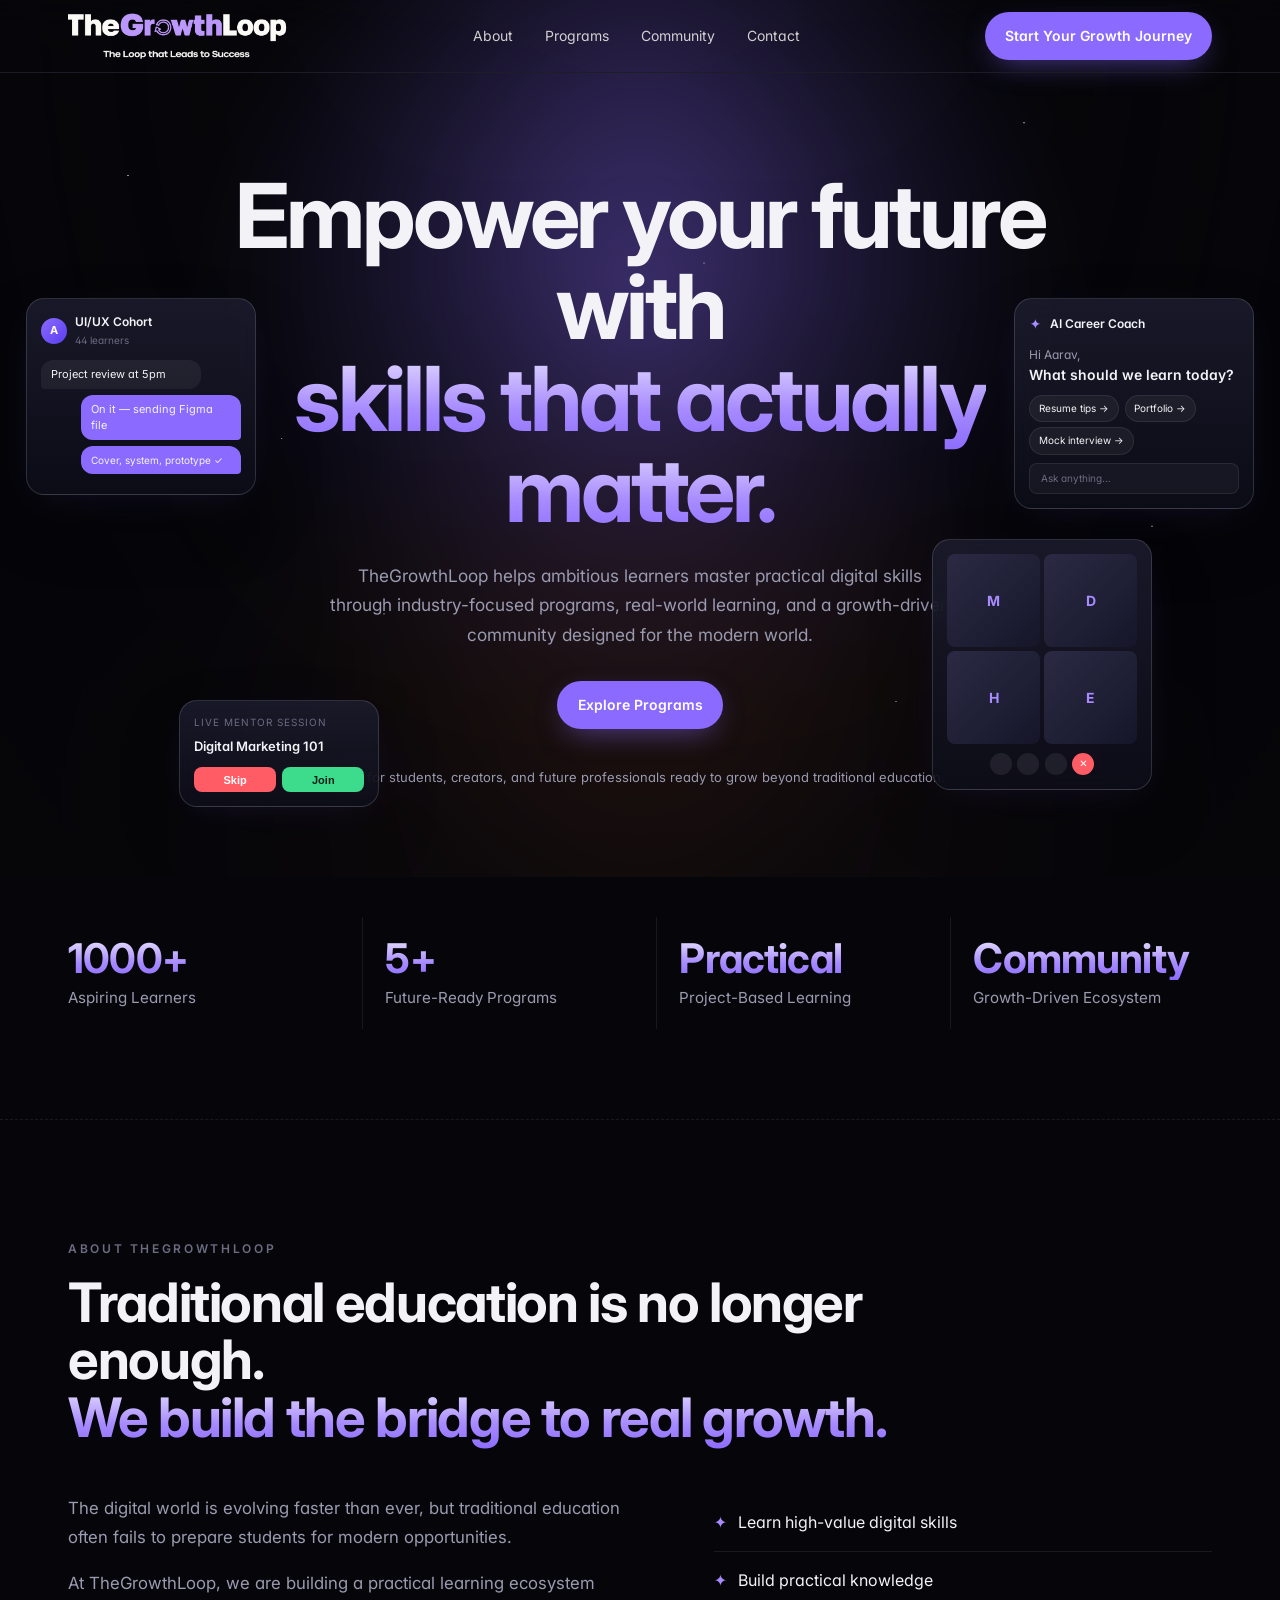
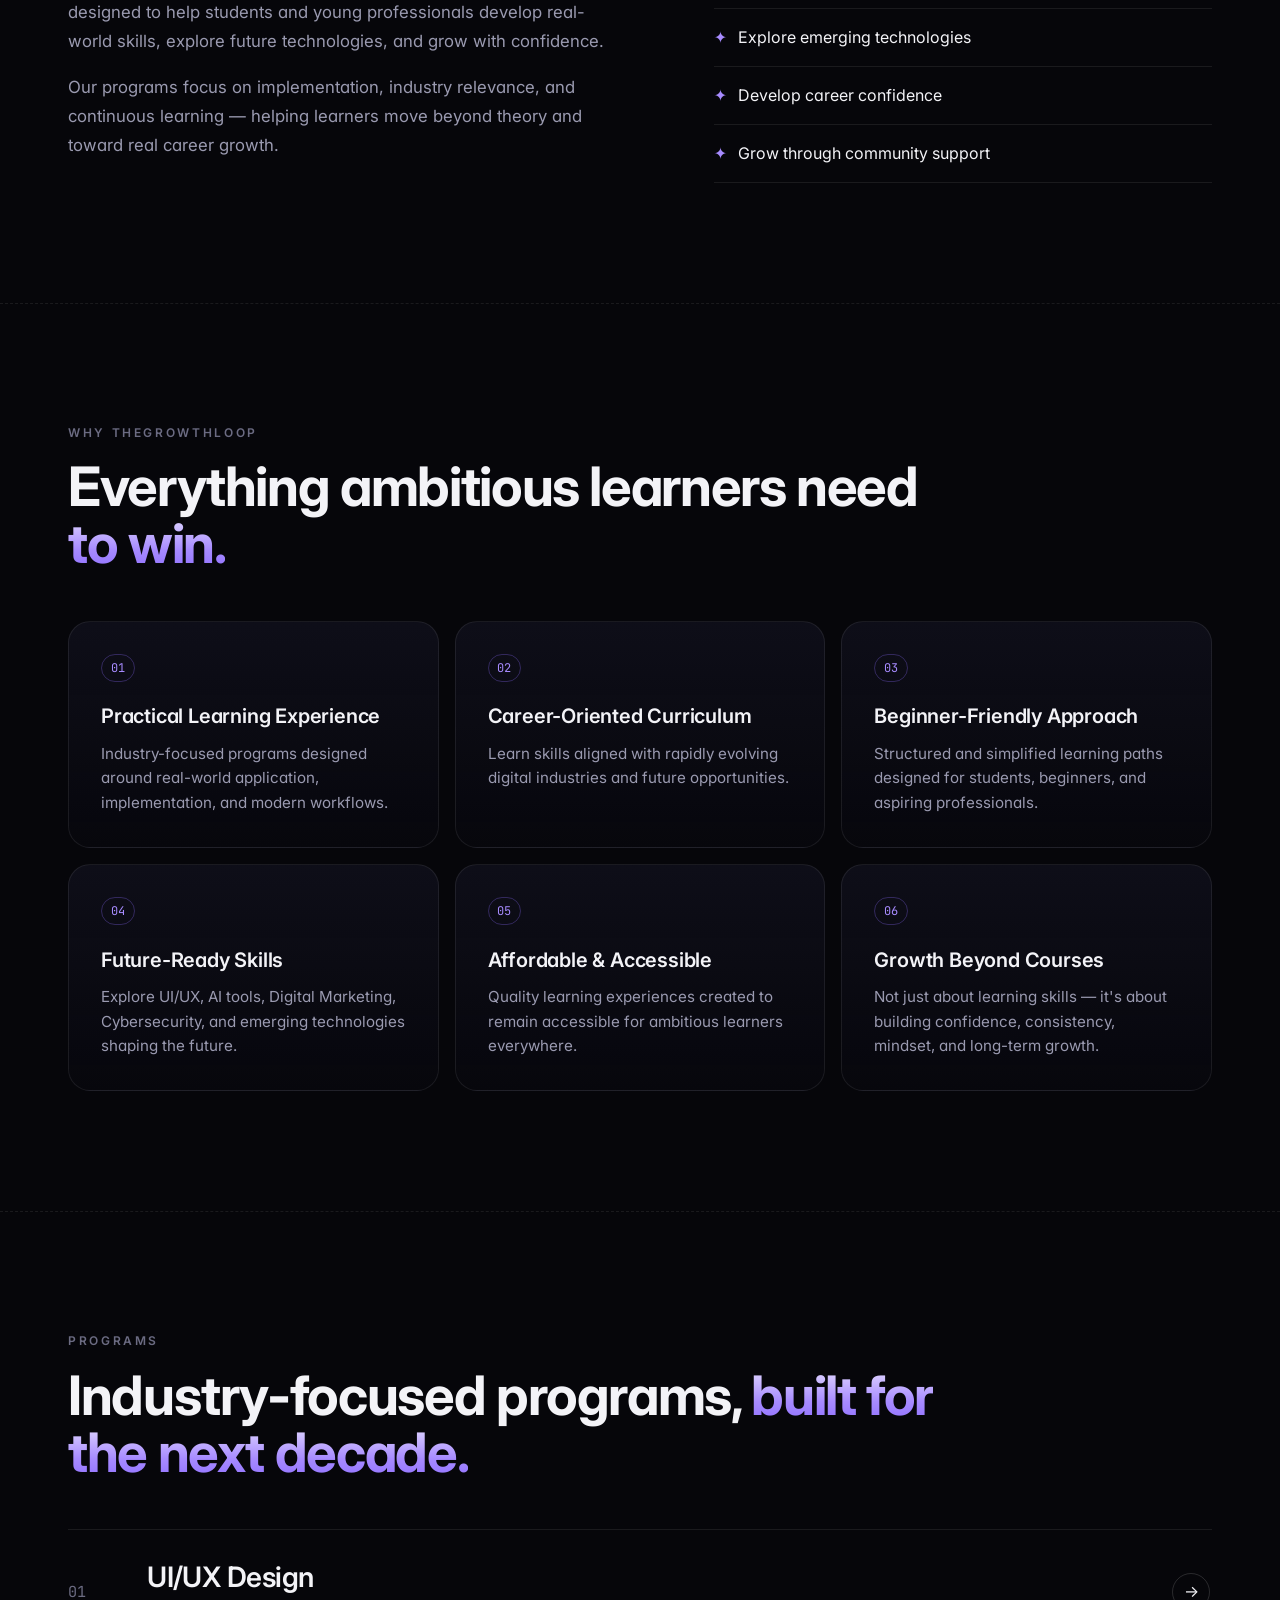
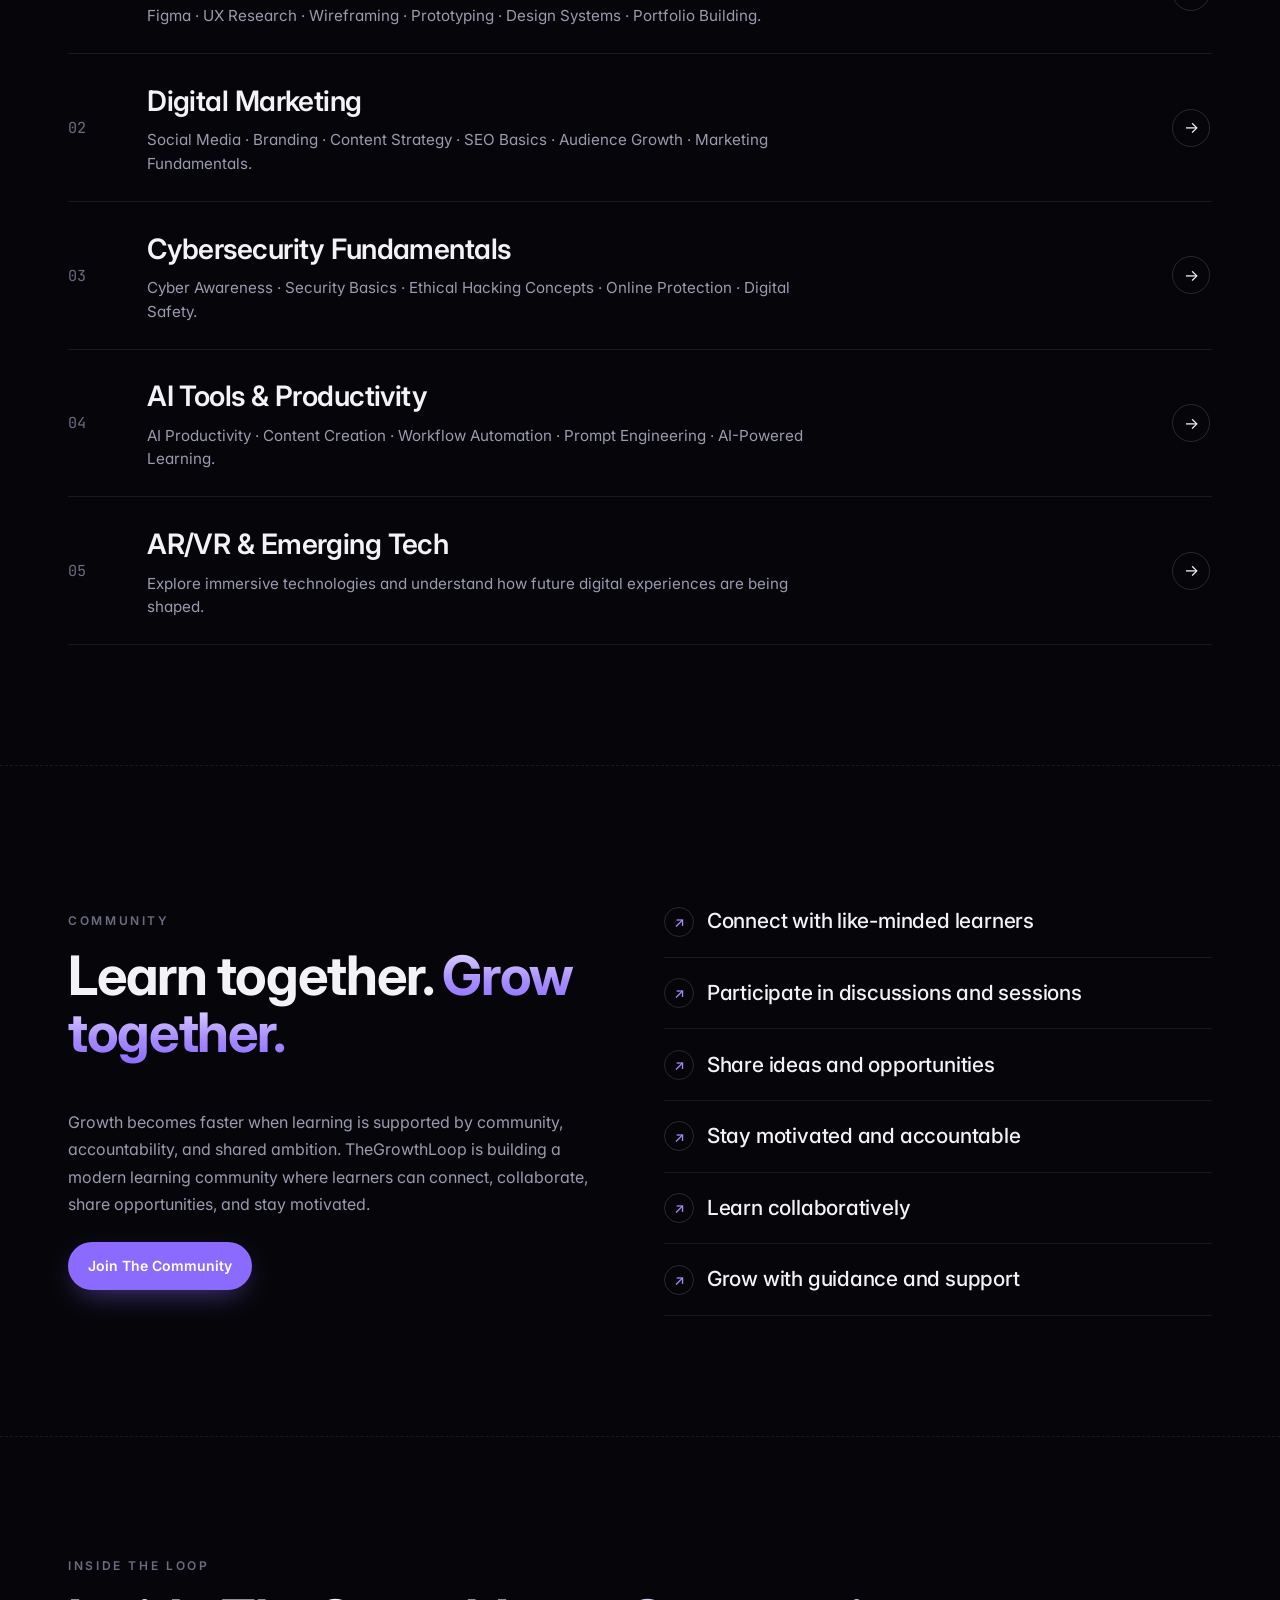
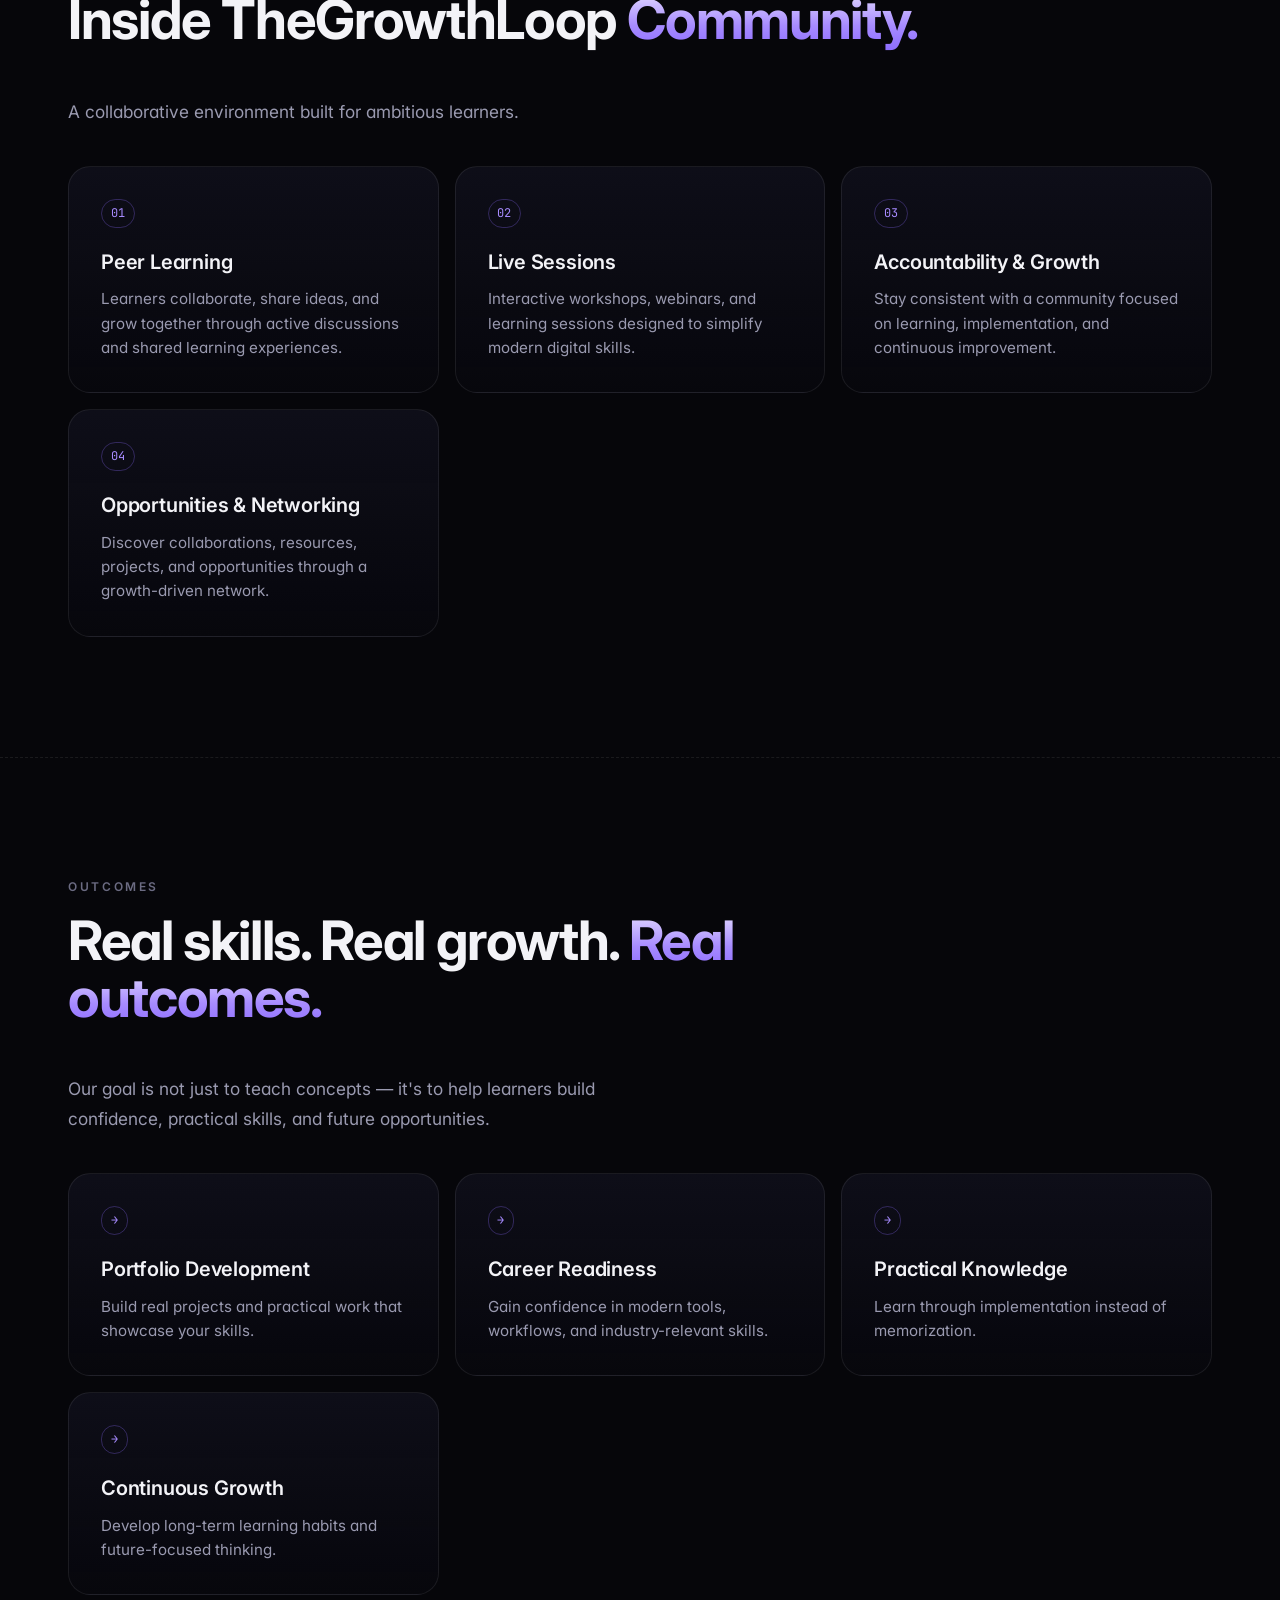
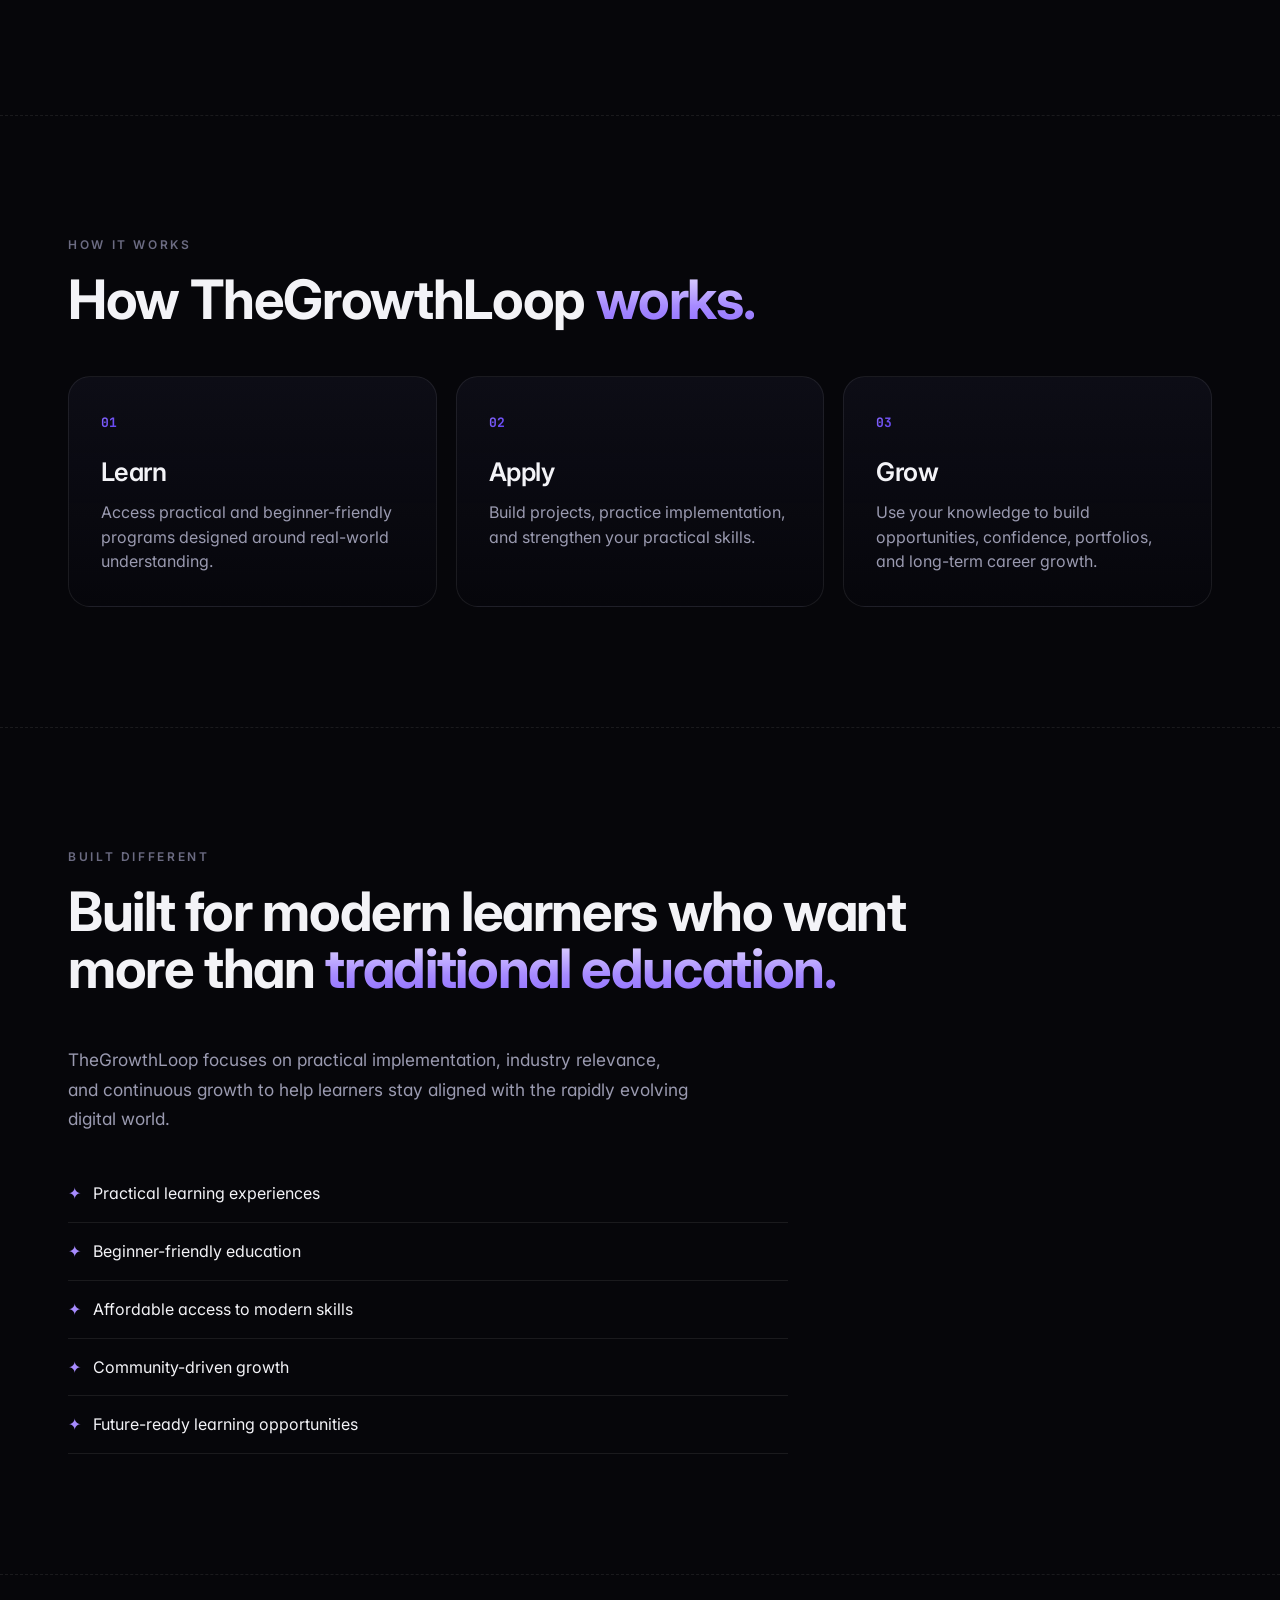
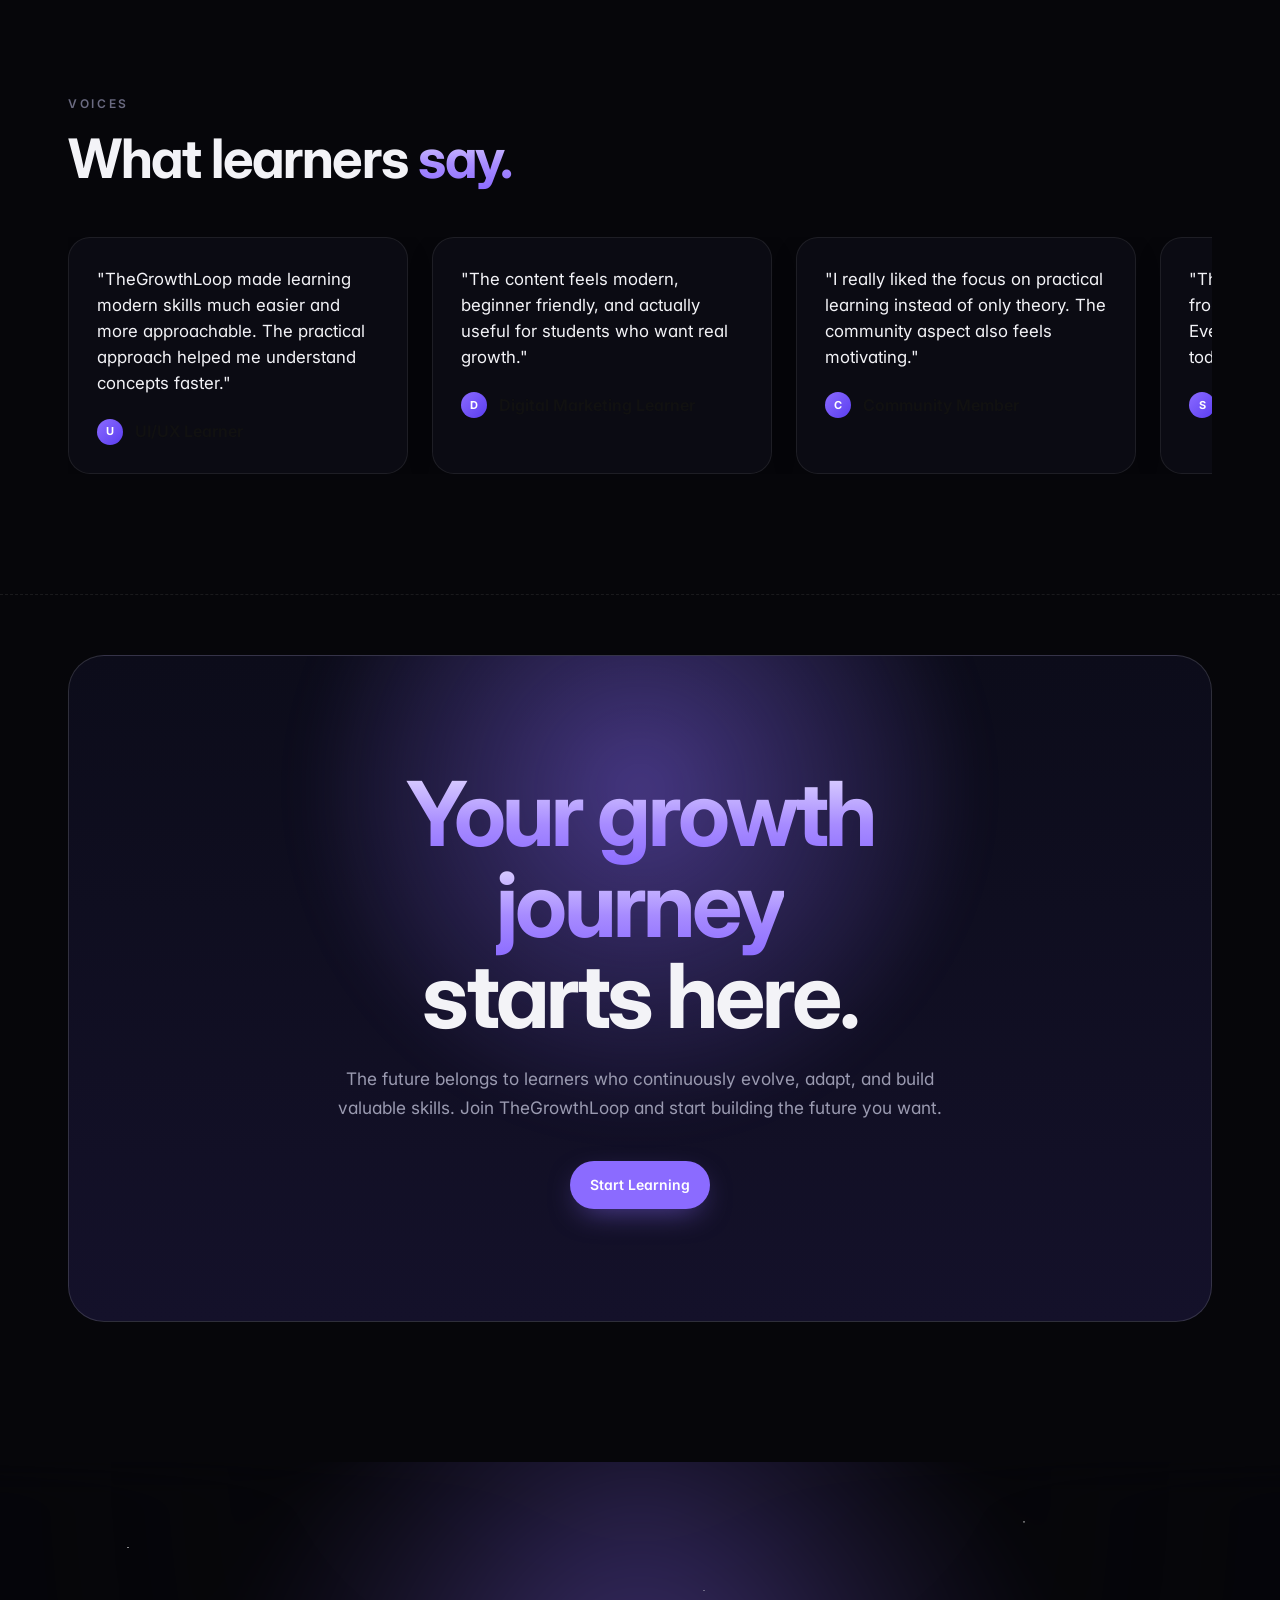
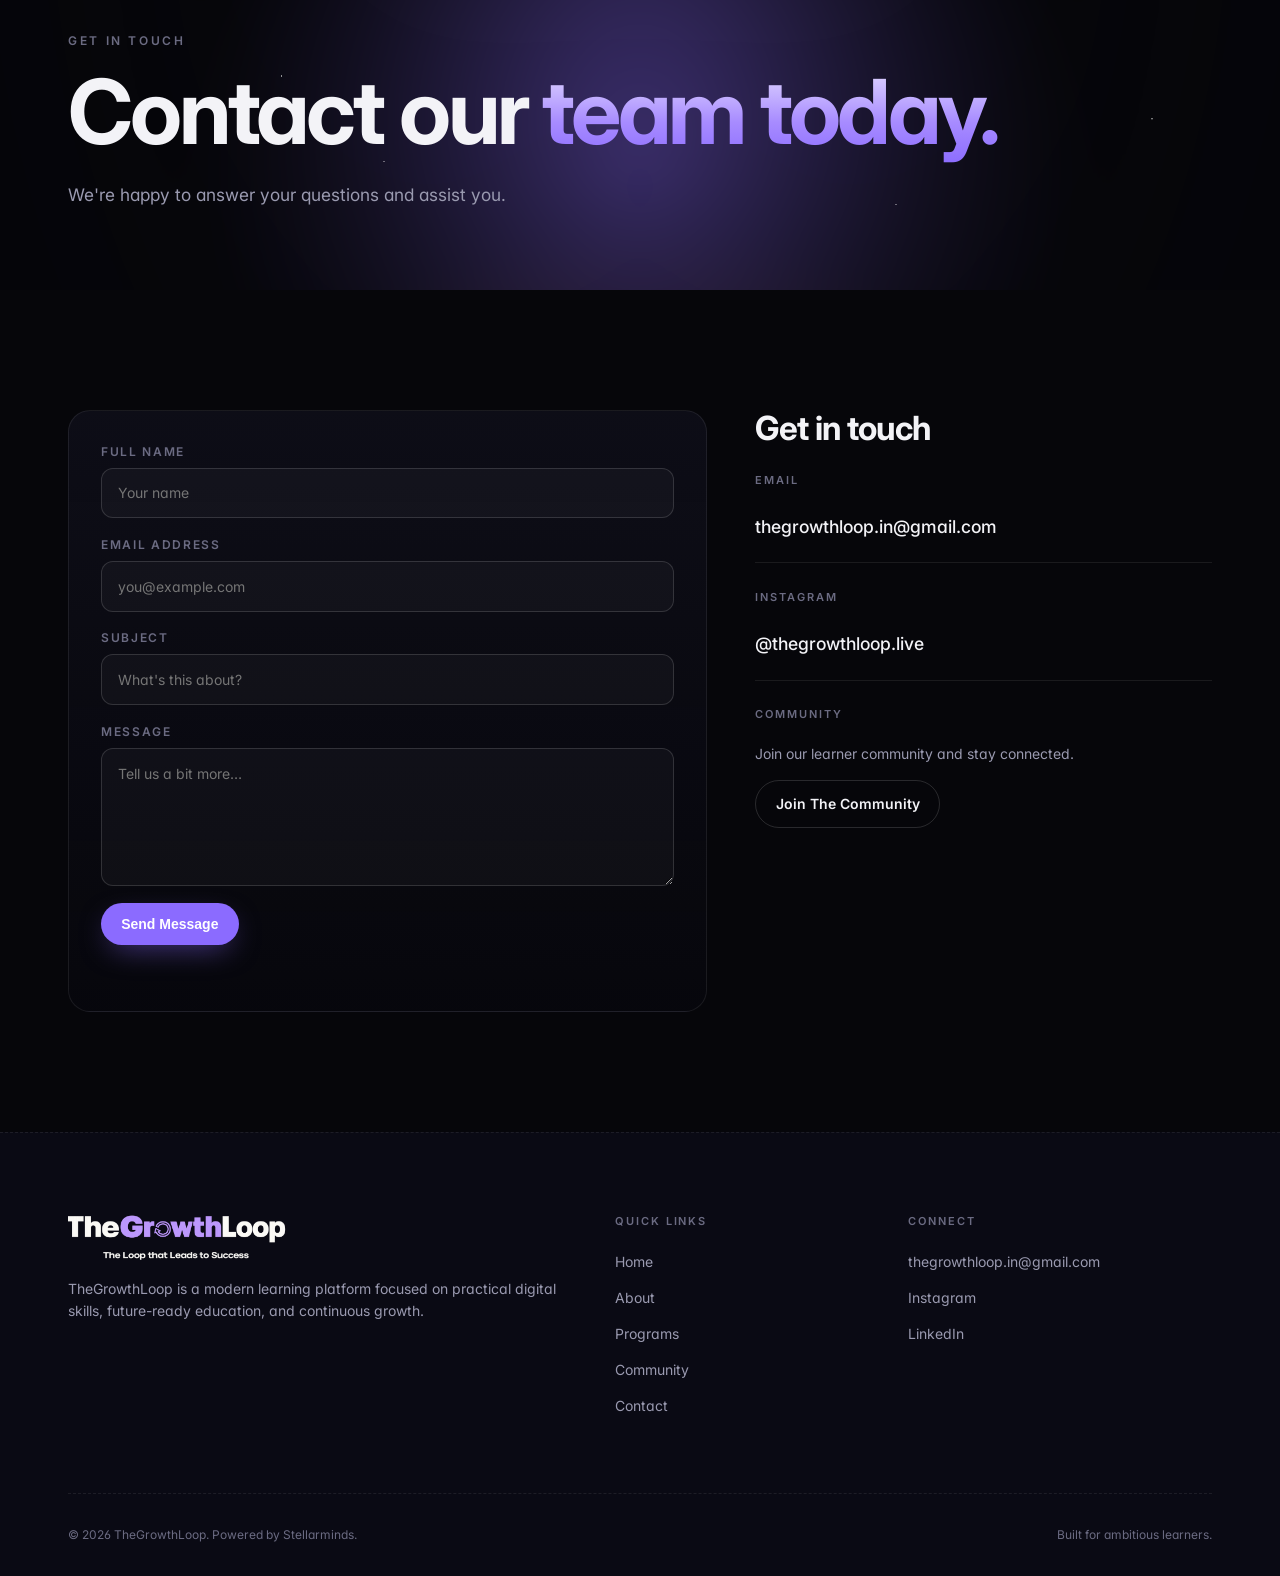
==== commit b33cdb71: "Update index.html Contact-us added in home" ====
--- a/index.html
+++ b/index.html
@@ -27,6 +27,7 @@
         <a href="#about">About</a>
         <a href="#programs">Programs</a>
         <a href="#community">Community</a>
+        <a href="#contact">Contact</a>
         <!-- <a href="contact.html">Get In Touch</a> -->
       </nav>
       <div class="nav-actions">
@@ -40,6 +41,7 @@
         <a href="#about">About</a>
         <a href="#programs">Programs</a>
         <a href="#community">Community</a>
+        <a href="#contact">Contact</a>
         <!-- <a href="contact.html">Get In Touch</a> -->
         <a href="#programs" class="btn btn-primary">Start Your Growth Journey</a>
       </div>
@@ -107,7 +109,7 @@
       </p>
       <div class="hero-ctas reveal">
         <!-- <a href="programs.html" class="btn btn-primary">Start Your Growth Journey</a> -->
-        <a href="programs.html" class="btn btn-primary">Explore Programs</a>
+        <a href="#programs" class="btn btn-primary">Explore Programs</a>
       </div>
       <p class="cmd-label reveal">Built for students, creators, and future professionals ready to grow beyond
         traditional education.</p>
@@ -247,7 +249,12 @@
         <p class="lead small">Growth becomes faster when learning is supported by community, accountability, and shared
           ambition. TheGrowthLoop is building a modern learning community where learners can connect, collaborate, share
           opportunities, and stay motivated.</p>
-        <div style="margin-top:1.5rem"><a href="community.html" class="btn btn-primary">Join The Community</a></div>
+        <div style="margin-top:1.5rem">
+          <a href="https://chat.whatsapp.com/DiKOoniyq9g2z4EqVIz92d" class="btn btn-primary" target="_blank"
+            rel="noopener noreferrer">
+            Join The Community
+          </a>
+        </div>
       </div>
       <ul class="community-list">
         <li class="reveal"><span>↗</span> Connect with like-minded learners</li>
@@ -385,84 +392,86 @@
       </div>
     </div>
   </section> -->
+  <!-- TESTIMONIALS new-start-->
   <section class="section">
-  <div class="container">
-    <p class="eyebrow reveal">VOICES</p>
-    <h2 class="h2 reveal">What learners <span class="grad">say.</span></h2>
-
-    <div class="testimonials-slider">
-      <div class="testimonials-track">
-
-        <!-- Original Cards -->
-        <figure class="testimonial-card reveal">
-          <blockquote>
-            "TheGrowthLoop made learning modern skills much easier and more approachable.
-            The practical approach helped me understand concepts faster."
-          </blockquote>
-          <figcaption><span class="t-av">U</span> UI/UX Learner</figcaption>
-        </figure>
-
-        <figure class="testimonial-card">
-          <blockquote>
-            "The content feels modern, beginner friendly, and actually useful for students
-            who want real growth."
-          </blockquote>
-          <figcaption><span class="t-av">D</span> Digital Marketing Learner</figcaption>
-        </figure>
-
-        <figure class="testimonial-card">
-          <blockquote>
-            "I really liked the focus on practical learning instead of only theory.
-            The community aspect also feels motivating."
-          </blockquote>
-          <figcaption><span class="t-av">C</span> Community Member</figcaption>
-        </figure>
-
-        <figure class="testimonial-card">
-          <blockquote>
-            "TheGrowthLoop feels different from traditional learning platforms.
-            Everything feels more relevant to today's digital world."
-          </blockquote>
-          <figcaption><span class="t-av">S</span> Student Learner</figcaption>
-        </figure>
-
-        <!-- Duplicate Cards For Infinite Loop -->
-        <figure class="testimonial-card">
-          <blockquote>
-            "TheGrowthLoop made learning modern skills much easier and more approachable.
-            The practical approach helped me understand concepts faster."
-          </blockquote>
-          <figcaption><span class="t-av">U</span> UI/UX Learner</figcaption>
-        </figure>
-
-        <figure class="testimonial-card">
-          <blockquote>
-            "The content feels modern, beginner friendly, and actually useful for students
-            who want real growth."
-          </blockquote>
-          <figcaption><span class="t-av">D</span> Digital Marketing Learner</figcaption>
-        </figure>
-
-        <figure class="testimonial-card">
-          <blockquote>
-            "I really liked the focus on practical learning instead of only theory.
-            The community aspect also feels motivating."
-          </blockquote>
-          <figcaption><span class="t-av">C</span> Community Member</figcaption>
-        </figure>
-
-        <figure class="testimonial-card">
-          <blockquote>
-            "TheGrowthLoop feels different from traditional learning platforms.
-            Everything feels more relevant to today's digital world."
-          </blockquote>
-          <figcaption><span class="t-av">S</span> Student Learner</figcaption>
-        </figure>
-
-      </div>
-    </div>
-  </div>
-</section>
+    <div class="container">
+      <p class="eyebrow reveal">VOICES</p>
+      <h2 class="h2 reveal">What learners <span class="grad">say.</span></h2>
+
+      <div class="testimonials-slider">
+        <div class="testimonials-track">
+
+          <!-- Original Cards -->
+          <figure class="testimonial-card reveal">
+            <blockquote>
+              "TheGrowthLoop made learning modern skills much easier and more approachable.
+              The practical approach helped me understand concepts faster."
+            </blockquote>
+            <figcaption><span class="t-av">U</span> UI/UX Learner</figcaption>
+          </figure>
+
+          <figure class="testimonial-card">
+            <blockquote>
+              "The content feels modern, beginner friendly, and actually useful for students
+              who want real growth."
+            </blockquote>
+            <figcaption><span class="t-av">D</span> Digital Marketing Learner</figcaption>
+          </figure>
+
+          <figure class="testimonial-card">
+            <blockquote>
+              "I really liked the focus on practical learning instead of only theory.
+              The community aspect also feels motivating."
+            </blockquote>
+            <figcaption><span class="t-av">C</span> Community Member</figcaption>
+          </figure>
+
+          <figure class="testimonial-card">
+            <blockquote>
+              "TheGrowthLoop feels different from traditional learning platforms.
+              Everything feels more relevant to today's digital world."
+            </blockquote>
+            <figcaption><span class="t-av">S</span> Student Learner</figcaption>
+          </figure>
+
+          <!-- Duplicate Cards For Infinite Loop -->
+          <figure class="testimonial-card">
+            <blockquote>
+              "TheGrowthLoop made learning modern skills much easier and more approachable.
+              The practical approach helped me understand concepts faster."
+            </blockquote>
+            <figcaption><span class="t-av">U</span> UI/UX Learner</figcaption>
+          </figure>
+
+          <figure class="testimonial-card">
+            <blockquote>
+              "The content feels modern, beginner friendly, and actually useful for students
+              who want real growth."
+            </blockquote>
+            <figcaption><span class="t-av">D</span> Digital Marketing Learner</figcaption>
+          </figure>
+
+          <figure class="testimonial-card">
+            <blockquote>
+              "I really liked the focus on practical learning instead of only theory.
+              The community aspect also feels motivating."
+            </blockquote>
+            <figcaption><span class="t-av">C</span> Community Member</figcaption>
+          </figure>
+
+          <figure class="testimonial-card">
+            <blockquote>
+              "TheGrowthLoop feels different from traditional learning platforms.
+              Everything feels more relevant to today's digital world."
+            </blockquote>
+            <figcaption><span class="t-av">S</span> Student Learner</figcaption>
+          </figure>
+
+        </div>
+      </div>
+    </div>
+  </section>
+  <!-- TESTIMONIALS new-end-->
 
   <!-- CTA -->
   <section id="cta" class="section cta-section">
@@ -473,12 +482,56 @@
         <p class="lead">The future belongs to learners who continuously evolve, adapt, and build valuable skills. Join
           TheGrowthLoop and start building the future you want.</p>
         <div class="hero-ctas center">
-          <a href="programs.html" class="btn btn-primary">Start Learning</a>
-          <a href="programs.html" class="btn btn-ghost">Explore Programs</a>
-        </div>
-      </div>
-    </div>
-  </section>
+          <a href="#programs" class="btn btn-primary">Start Learning</a>
+          <!-- <a href="programs.html" class="btn btn-ghost">Explore Programs</a> -->
+        </div>
+      </div>
+    </div>
+  </section>
+  <!-- contact-us-start -->
+  <section id="contact"  class="page-hero">
+    <div class="planet" aria-hidden="true"></div>
+    <div class="stars" aria-hidden="true"></div>
+    <div class="container">
+      <p class="eyebrow reveal">GET IN TOUCH</p>
+      <h1 class="display reveal">Contact our <span class="grad">team today.</span></h1>
+      <p class="lead reveal">We're happy to answer your questions and assist you.</p>
+    </div>
+  </section>
+
+  <section class="section">
+    <div class="container contact-grid">
+      <form class="contact-form reveal"
+        onsubmit="event.preventDefault(); this.querySelector('.form-status').textContent='Thanks! We\'ll be in touch soon.'; this.reset();">
+        <div class="field"><label>Full Name</label><input type="text" required placeholder="Your name" /></div>
+        <div class="field"><label>Email Address</label><input type="email" required placeholder="you@example.com" />
+        </div>
+        <div class="field"><label>Subject</label><input type="text" required placeholder="What's this about?" /></div>
+        <div class="field"><label>Message</label><textarea rows="5" required
+            placeholder="Tell us a bit more…"></textarea></div>
+        <button type="submit" class="btn btn-primary">Send Message</button>
+        <p class="form-status muted small mt"></p>
+      </form>
+
+      <aside class="contact-info reveal">
+        <h2 class="h-trust">Get in touch</h2>
+        <div class="info-block">
+          <p class="foot-head">Email</p><a href="mailto:thegrowthloop.in@gmail.com"
+            class="info-link">thegrowthloop.in@gmail.com</a>
+        </div>
+        <div class="info-block">
+          <p class="foot-head">Instagram</p><a href="https://instagram.com/thegrowthloop.live"
+            class="info-link" target="_blank" rel="noreferrer">@thegrowthloop.live</a>
+        </div>
+        <div class="info-block">
+          <p class="foot-head">Community</p>
+          <p class="muted small">Join our learner community and stay connected.</p><a href="https://chat.whatsapp.com/DiKOoniyq9g2z4EqVIz92d"
+            class="btn btn-ghost mt" target="_blank" rel="noreferrer">Join The Community</a>
+        </div>
+      </aside>
+    </div>
+  </section>
+  <!-- contact-us-end -->
 
   <!-- FOOTER -->
   <footer class="footer">
@@ -507,8 +560,9 @@
           <ul>
             <li><a href="mailto:thegrowthloop.in@gmail.com">thegrowthloop.in@gmail.com</a></li>
             <li><a href="https://instagram.com/thegrowthloop.live" target="_blank" rel="noreferrer">Instagram</a></li>
-            <li><a href="#" target="_blank" rel="noreferrer">LinkedIn</a></li>
-            <li><a href="#" target="_blank" rel="noreferrer">YouTube</a></li>
+            <li><a href="https://linkedin.com/company/stellarminds-edtech" target="_blank" rel="noreferrer">LinkedIn</a>
+            </li>
+            <!-- <li><a href="#" target="_blank" rel="noreferrer">YouTube</a></li> -->
           </ul>
         </div>
       </div>
--- a/styles.css
+++ b/styles.css
@@ -218,8 +218,9 @@
   display: none;
   gap: 2rem;
   font-size: 14px;
-   color: #fcfaf6cf;
-  /* color: var(--muted) */
+  color: #fcfaf6cf;
+  /* color: var(--muted)*/
+
 }
 
 @media(min-width:900px) {
@@ -298,7 +299,7 @@
   flex-direction: column;
   gap: .9rem;
   font-size: 15px;
-   color: #fcfaf6cf;
+  color: #fcfaf6cf;
   /* color: var(--muted) */
 }
 
@@ -1477,3 +1478,127 @@
   height: auto;
   display: block;
 }
+
+.testimonials-slider {
+  width: 100%;
+  overflow: hidden;
+  margin-top: 50px;
+  position: relative;
+}
+
+.testimonials-track {
+  display: flex;
+  gap: 24px;
+  width: max-content;
+  animation: scrollTestimonials 25s linear infinite;
+}
+
+.testimonials-slider:hover .testimonials-track {
+  animation-play-state: paused;
+}
+
+.testimonial-card {
+  width: 340px;
+  min-width: 340px;
+  padding: 28px;
+  background: rgba(20, 20, 34, 0.4);
+  border-radius: var(--radius-lg);
+  box-shadow: 0 10px 30px rgba(0, 0, 0, 0.08);
+  border: 1px solid var(--border);
+}
+
+.testimonial-card blockquote {
+  font-size: 1.05rem;
+  line-height: 1.55;
+  color: var(--fg);
+  margin-bottom: 1.4rem;
+}
+
+.testimonial-card figcaption {
+  display: flex;
+  align-items: center;
+  gap: 12px;
+  font-weight: 600;
+  color: #111;
+}
+
+.t-av {
+  width: 26px;
+  height: 26px;
+  display: inline-flex;
+  align-items: center;
+  justify-content: center;
+  font-size: 11px;
+  font-weight: 700;
+  color: rgb(255, 255, 255);
+  border-radius: 50%;
+  background: linear-gradient(135deg, var(--violet), var(--violet-3));
+  flex: 0 0 auto;
+}
+
+@keyframes scrollTestimonials {
+  0% {
+    transform: translateX(0);
+  }
+
+  100% {
+    transform: translateX(-50%);
+  }
+}
+
+/* Fade edges */
+
+.testimonials-slider::before,
+.testimonials-slider::after {
+  content: "";
+  position: absolute;
+  top: 0;
+  width: 100px;
+  height: 100%;
+  z-index: 2;
+}
+
+.testimonials-slider::before {
+  left: 0;
+  /* background: linear-gradient(to right, #fff, transparent); */
+}
+
+.testimonials-slider::after {
+  right: 0;
+  /* background: linear-gradient(to left, #fff, transparent); */
+}
+
+/* Tablet */
+
+@media (max-width: 991px) {
+  .testimonial-card {
+    width: 300px;
+    min-width: 300px;
+  }
+}
+
+/* Mobile */
+
+@media (max-width: 768px) {
+  .testimonial-card {
+    width: 260px;
+    min-width: 260px;
+    padding: 22px;
+  }
+
+  .testimonials-track {
+    animation-duration: 18s;
+  }
+
+  .testimonials-slider::before,
+  .testimonials-slider::after {
+    transform: translateY(-3px);
+    border-color: rgba(139, 107, 255, 0.4);
+    width: 40px;
+  }
+}
+.testimonial-card:hover {
+  transform: translateY(-3px);
+  border-color: rgba(139, 107, 255, 0.4);
+  box-shadow: 0 16px 40px rgba(139, 107, 255, 0.15);
+}
